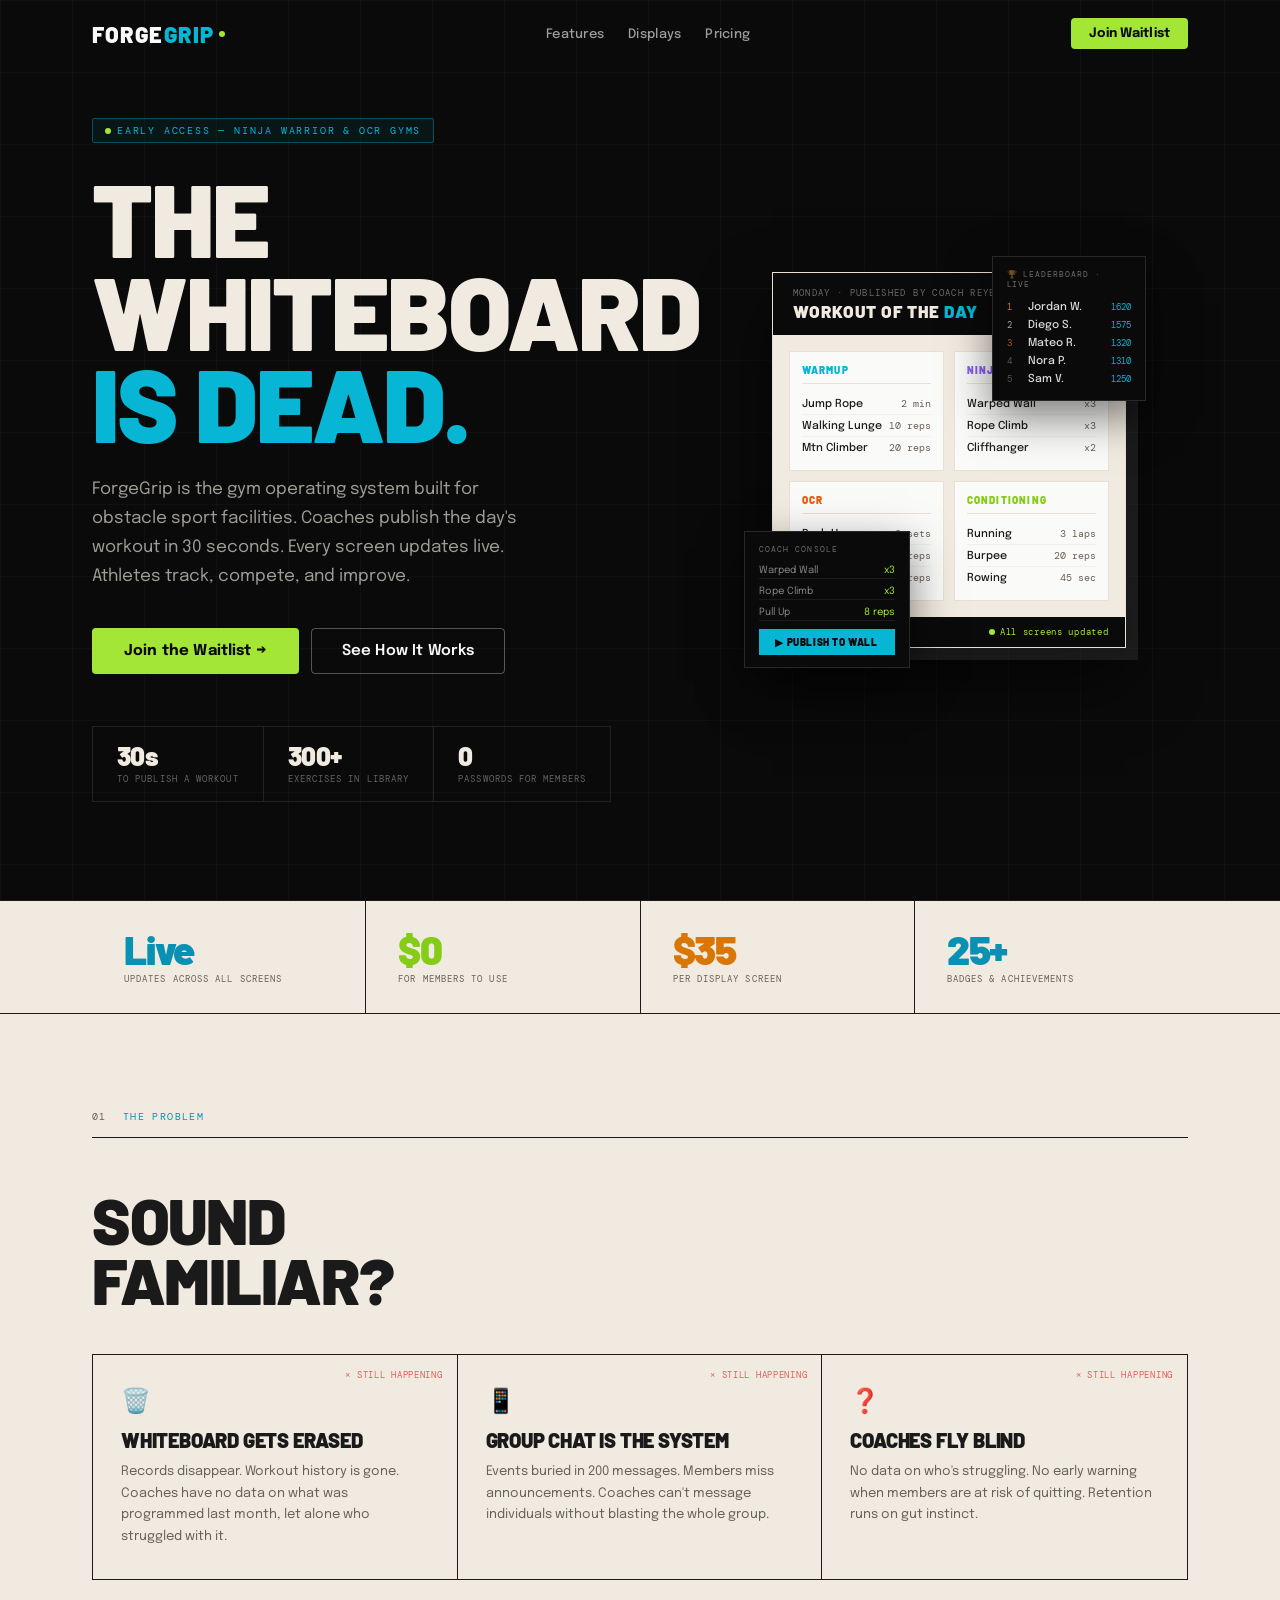
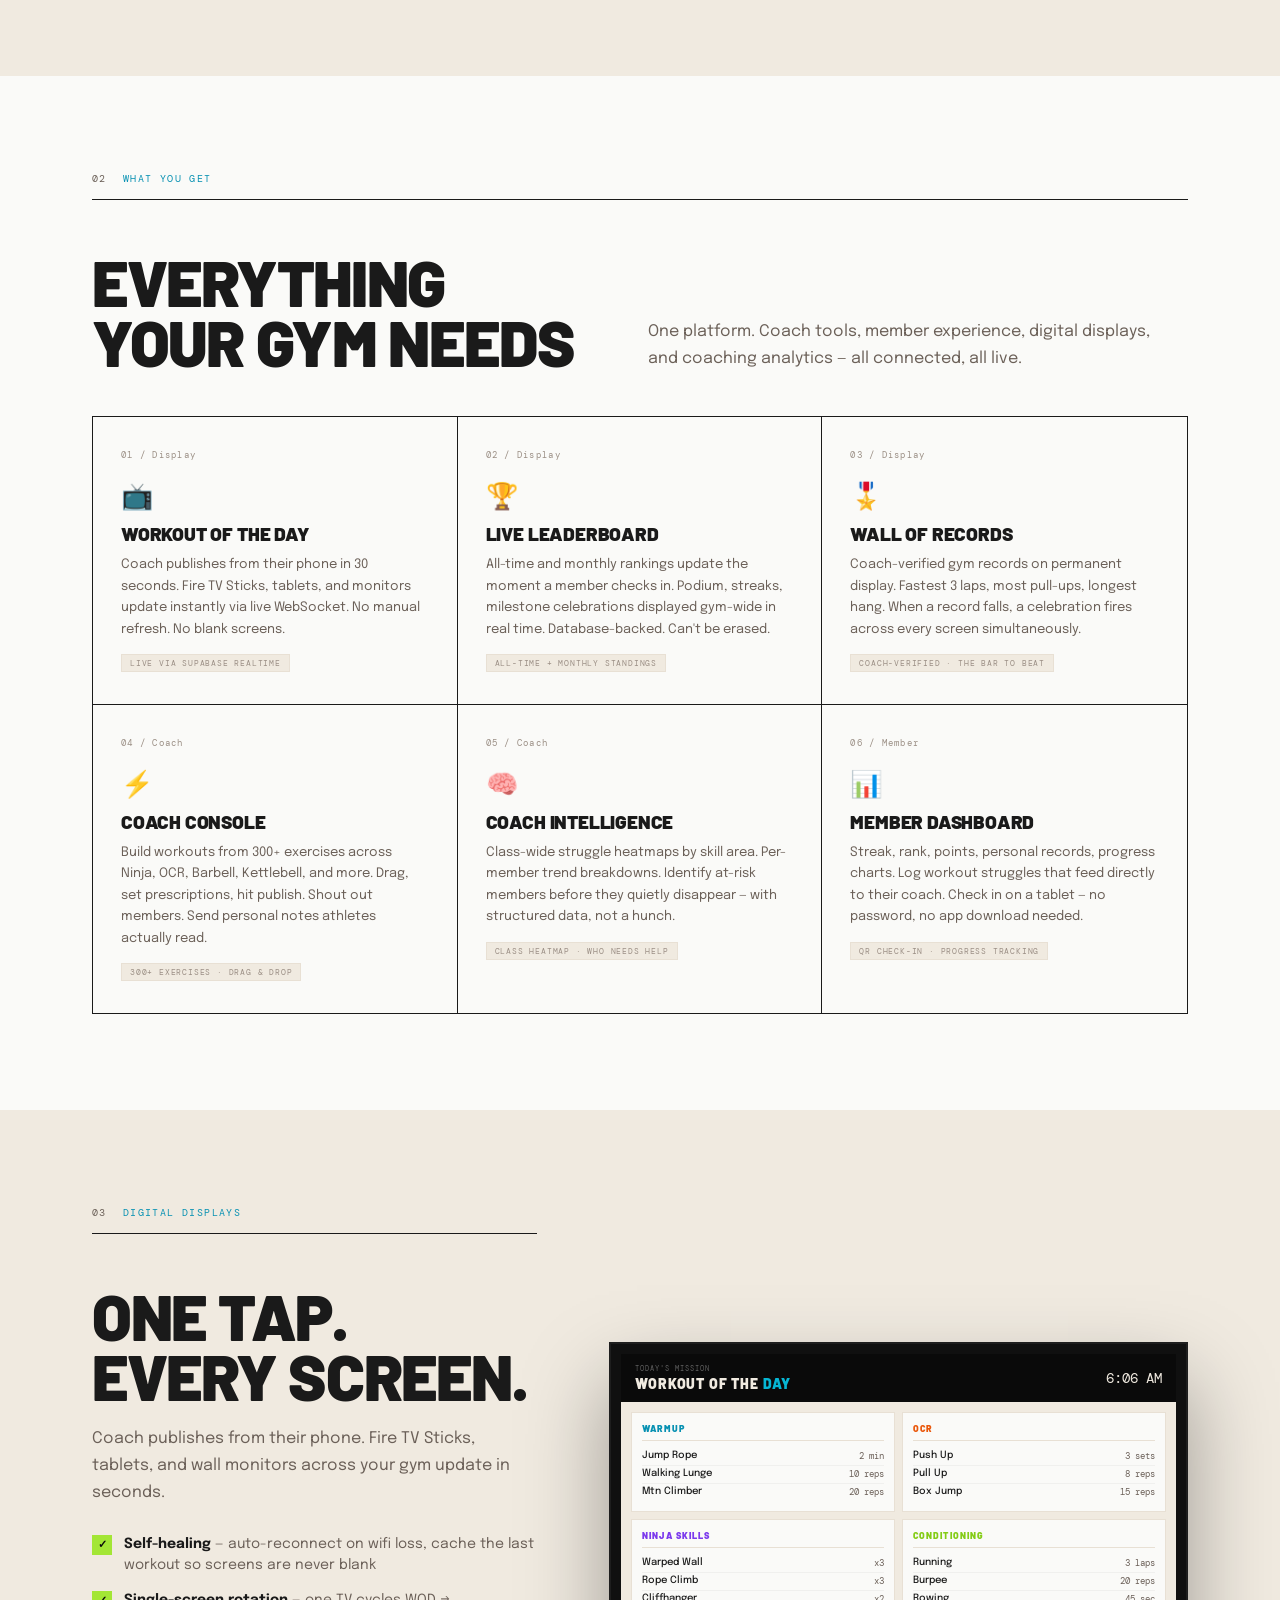
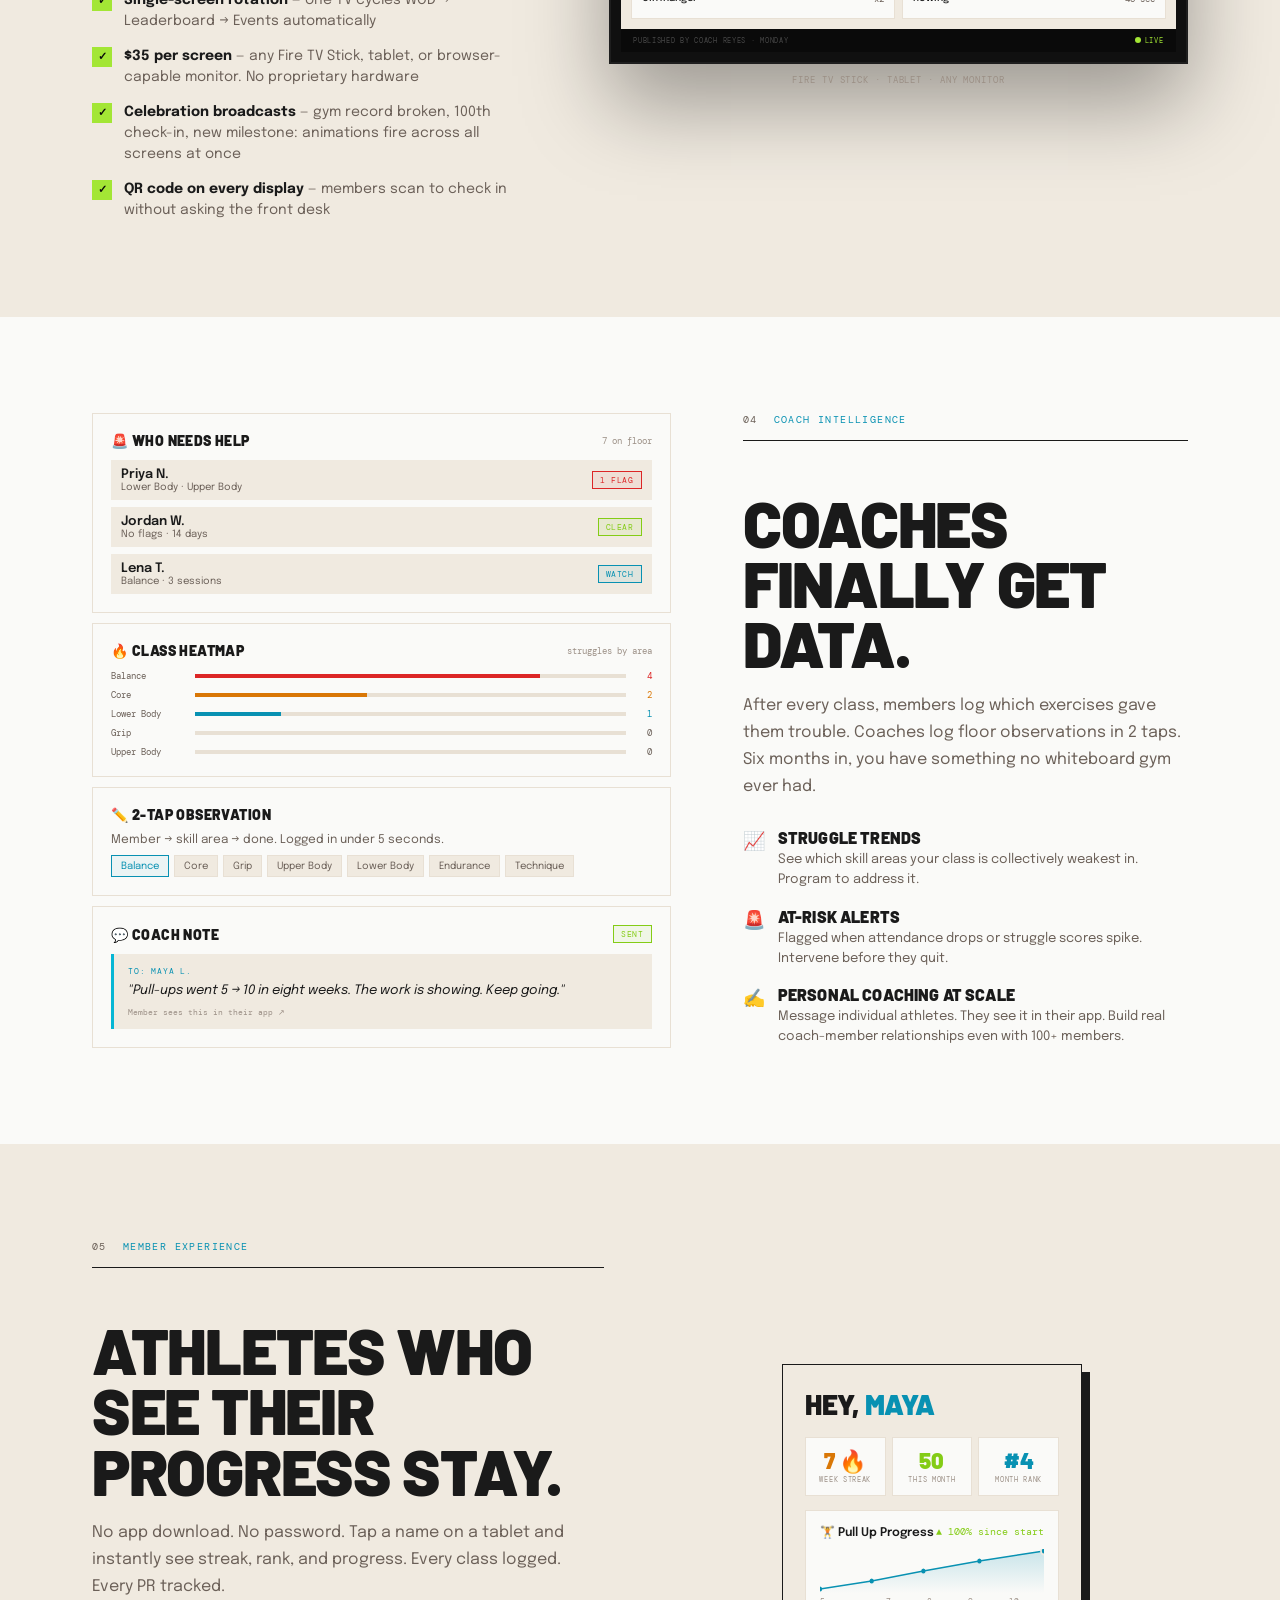
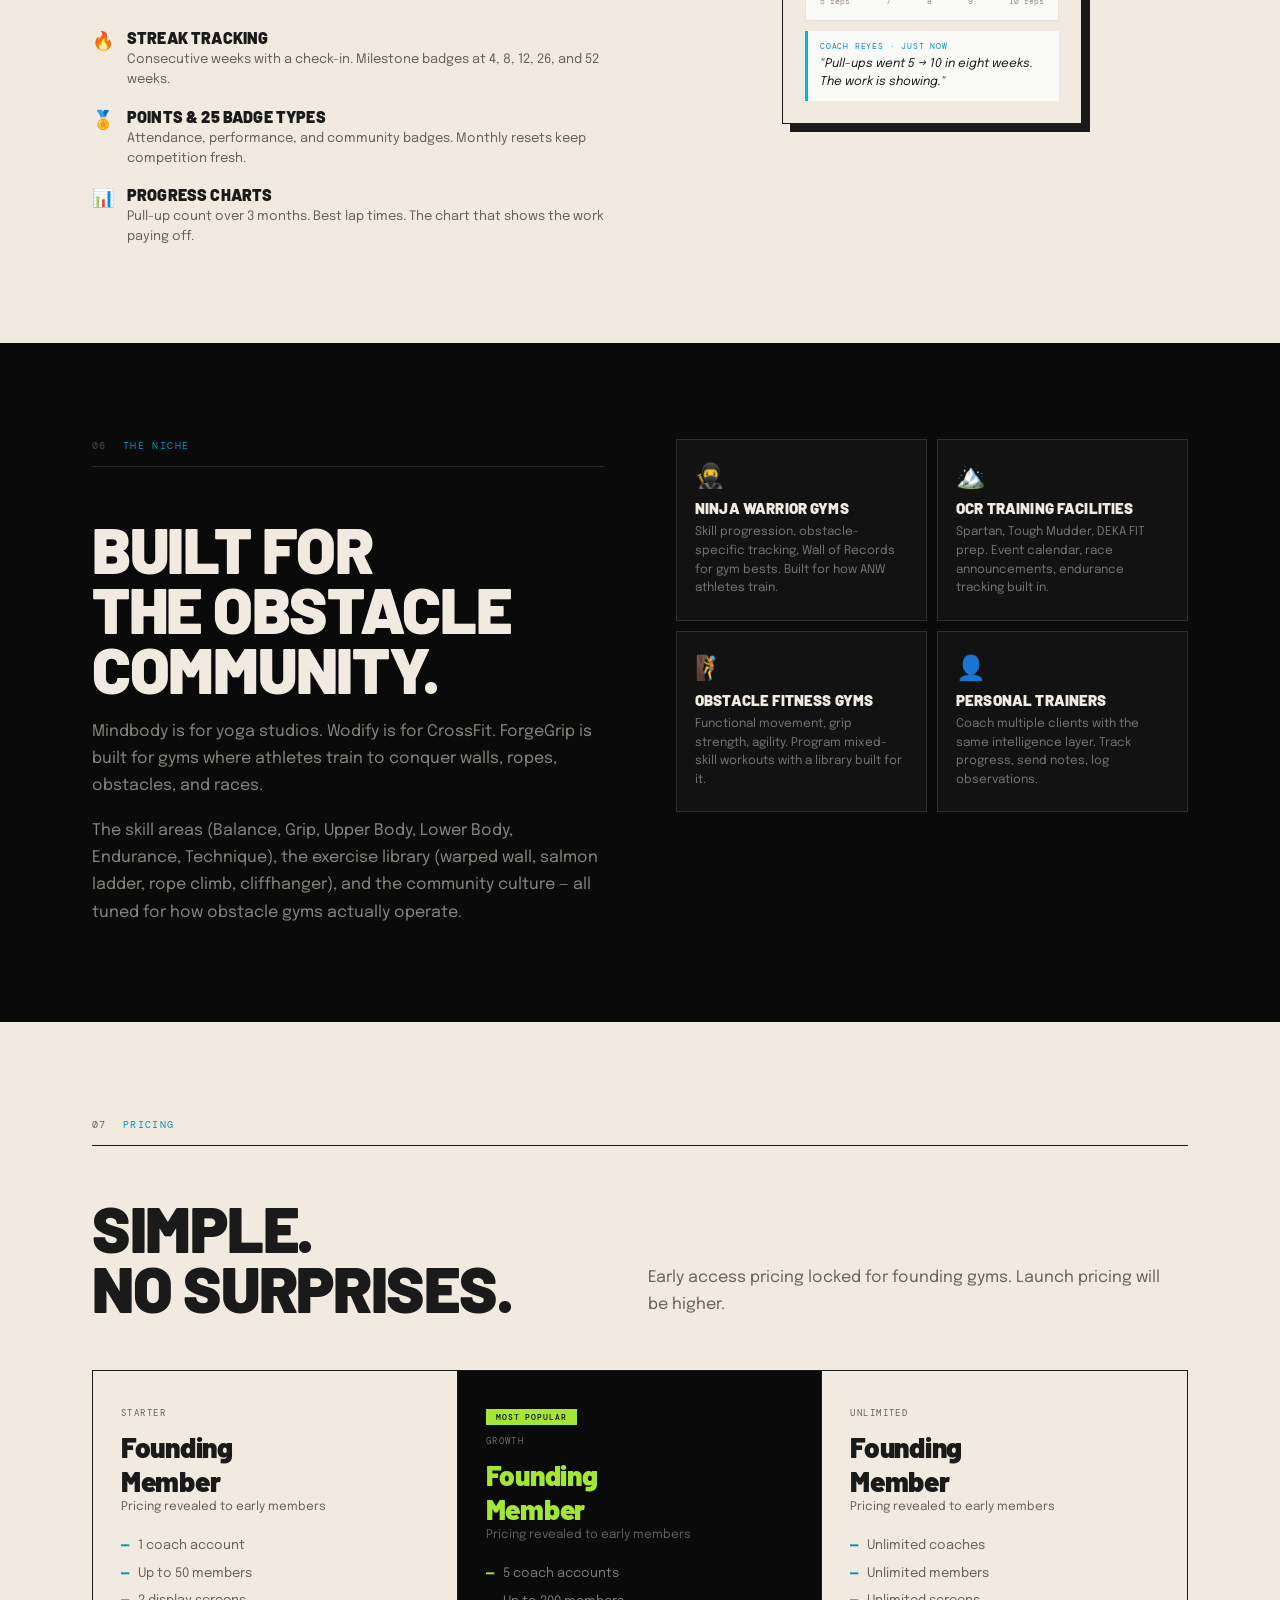
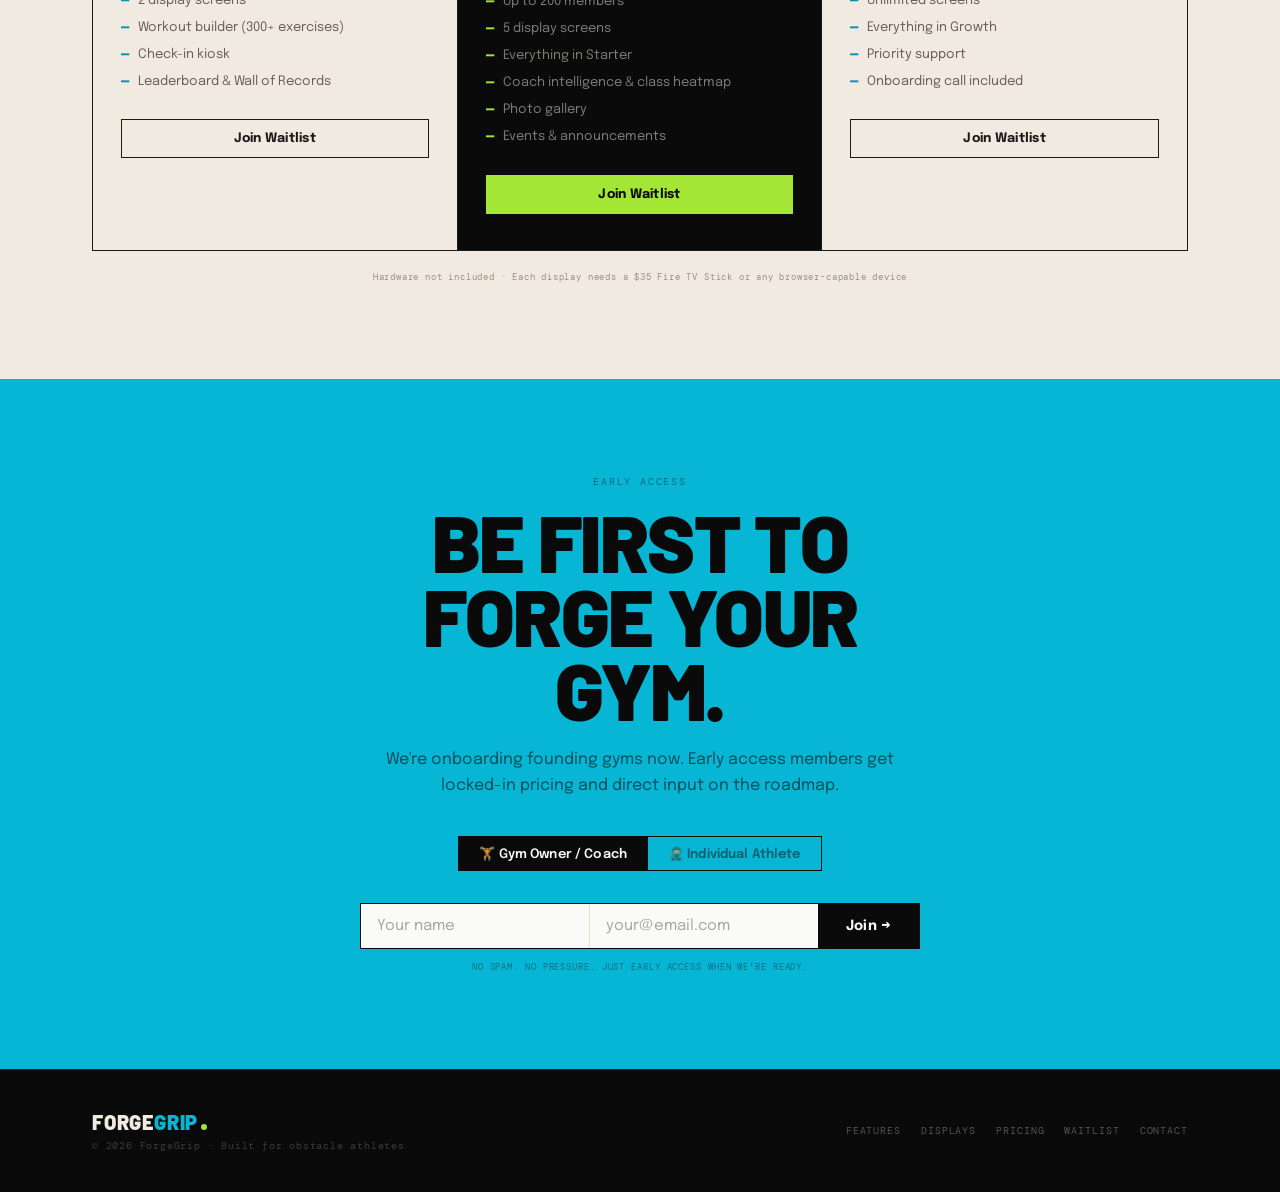
==== index.html @ 8dc16cd0 "Launch for gyms" ====
<!DOCTYPE html>
<html lang="en">
<head>
  <meta charset="UTF-8">
  <meta name="viewport" content="width=device-width, initial-scale=1.0">
  <title>ForgeGrip — The Gym OS for Obstacle Athletes</title>
  <link rel="preconnect" href="https://fonts.googleapis.com">
  <link rel="preconnect" href="https://fonts.gstatic.com" crossorigin>
  <link href="https://fonts.googleapis.com/css2?family=Barlow:ital,wght@0,700;0,900;1,900&family=Epilogue:wght@400;500;600&family=DM+Mono:wght@400;500&display=swap" rel="stylesheet">

  <style>
    *, *::before, *::after { box-sizing: border-box; margin: 0; padding: 0; }

    :root {
      --black:   #0A0A0A;
      --cream:   #F0EAE0;
      --cream2:  #E8E0D4;
      --white:   #FAFAF8;
      --gray:    #F4F0EB;
      --teal:    #06B6D4;
      --teal-d:  #0891B2;
      --volt:    #A3E635;
      --volt-d:  #84CC16;
      --gold:    #D97706;
      --red:     #DC2626;
      --ink:     #1A1A1A;
      --muted:   #6B6058;
      --dim:     #9B8F85;
      --rule:    #0A0A0A;
      --font-d:  'Barlow', sans-serif;
      --font-b:  'Epilogue', sans-serif;
      --font-m:  'DM Mono', monospace;
    }

    html { scroll-behavior: smooth; }
    body { font-family: var(--font-b); color: var(--ink); background: var(--white); overflow-x: hidden; }

    .container { max-width: 1160px; margin: 0 auto; padding: 0 32px; }

    /* ── NAV ── */
    nav {
      position: fixed; top: 0; left: 0; right: 0; z-index: 200;
      padding: 0; transition: background 0.3s, border-color 0.3s;
      border-bottom: 1px solid transparent;
    }
    nav.scrolled { background: var(--white); border-bottom-color: var(--cream2); }
    .nav-inner {
      display: flex; align-items: center; justify-content: space-between;
      max-width: 1160px; margin: 0 auto; padding: 18px 32px;
    }
    .logo {
      font-family: var(--font-d); font-weight: 900; font-size: 22px;
      letter-spacing: 0.04em; text-transform: uppercase; text-decoration: none;
      color: var(--white); transition: color 0.3s; display: flex; align-items: center; gap: 2px;
    }
    nav.scrolled .logo { color: var(--ink); }
    .logo-grip { color: var(--teal); }
    .logo-dot {
      width: 6px; height: 6px; background: var(--volt); border-radius: 50%;
      margin-left: 3px; display: inline-block;
      animation: dotblink 2s ease-in-out infinite;
    }
    @keyframes dotblink { 0%,100%{opacity:1;} 50%{opacity:0.25;} }

    .nav-links { display: flex; align-items: center; gap: 24px; list-style: none; }
    .nav-links a {
      font-family: var(--font-b); font-size: 13px; font-weight: 500;
      text-decoration: none; color: rgba(255,255,255,0.6); transition: color 0.3s;
      letter-spacing: 0.02em;
    }
    nav.scrolled .nav-links a { color: var(--muted); }
    .nav-links a:hover { color: var(--white); }
    nav.scrolled .nav-links a:hover { color: var(--ink); }

    .btn {
      display: inline-flex; align-items: center; gap: 6px; cursor: pointer;
      font-family: var(--font-b); font-weight: 600; text-decoration: none; border: none;
      transition: all 0.18s; letter-spacing: 0.01em;
    }
    .btn-nav {
      padding: 9px 18px; border-radius: 4px;
      background: var(--volt); color: var(--black); font-size: 13px; font-weight: 700;
    }
    .btn-nav:hover { background: #BEF264; transform: translateY(-1px); }
    .btn-primary {
      padding: 15px 32px; background: var(--volt); color: var(--black);
      font-size: 15px; font-weight: 700; border-radius: 4px;
    }
    .btn-primary:hover { background: #BEF264; transform: translateY(-2px); box-shadow: 0 8px 24px rgba(163,230,53,0.35); }
    .btn-ghost {
      padding: 14px 30px; background: transparent; color: var(--white);
      font-size: 15px; font-weight: 600; border-radius: 4px; border: 1.5px solid rgba(255,255,255,0.3);
    }
    .btn-ghost:hover { border-color: rgba(255,255,255,0.8); }
    .btn-dark {
      padding: 14px 30px; background: var(--black); color: var(--white);
      font-size: 15px; font-weight: 700; border-radius: 4px;
    }
    .btn-dark:hover { background: #222; transform: translateY(-1px); }
    .btn-teal {
      padding: 15px 32px; background: var(--teal); color: var(--black);
      font-size: 15px; font-weight: 700; border-radius: 4px;
    }
    .btn-teal:hover { background: #22D3EE; transform: translateY(-2px); }

    /* ── HERO (BLACK) ── */
    .hero {
      background: var(--black); min-height: 100vh;
      display: flex; align-items: center; padding: 100px 0 80px;
      position: relative; overflow: hidden;
    }
    /* Subtle grid */
    .hero::before {
      content: ''; position: absolute; inset: 0;
      background-image:
        linear-gradient(rgba(255,255,255,0.025) 1px, transparent 1px),
        linear-gradient(90deg, rgba(255,255,255,0.025) 1px, transparent 1px);
      background-size: 72px 72px;
    }
    .hero-inner {
      display: grid; grid-template-columns: 1fr 0.85fr;
      gap: 72px; align-items: center; position: relative; z-index: 1;
    }
    .hero-tag {
      display: inline-flex; align-items: center; gap: 8px;
      font-family: var(--font-m); font-size: 10px; letter-spacing: 0.18em;
      text-transform: uppercase; color: var(--teal); margin-bottom: 28px;
    }
    .tag-pill {
      display: inline-flex; align-items: center; gap: 6px;
      padding: 5px 12px; border: 1px solid rgba(6,182,212,0.35);
      border-radius: 2px; background: rgba(6,182,212,0.07);
    }
    .live-dot {
      width: 6px; height: 6px; border-radius: 50%; background: var(--volt);
      animation: livepulse 1.4s ease-in-out infinite;
    }
    @keyframes livepulse { 0%,100%{box-shadow:0 0 0 0 rgba(163,230,53,0.7);} 60%{box-shadow:0 0 0 5px rgba(163,230,53,0);} }

    h1.hero-h {
      font-family: var(--font-d); font-weight: 900;
      font-size: clamp(56px, 8vw, 104px); line-height: 0.9;
      text-transform: uppercase; letter-spacing: -0.02em; margin-bottom: 28px;
      animation: riseIn 0.7s cubic-bezier(0.16,1,0.3,1) both;
    }
    .hero-h .white { color: var(--cream); }
    .hero-h .teal  { color: var(--teal); }

    .hero-sub {
      font-size: 17px; color: rgba(240,234,224,0.65); line-height: 1.7;
      max-width: 460px; margin-bottom: 36px;
      animation: riseIn 0.7s cubic-bezier(0.16,1,0.3,1) 0.1s both;
    }
    .hero-ctas { display: flex; gap: 12px; flex-wrap: wrap; margin-bottom: 52px; animation: riseIn 0.7s ease 0.18s both; }
    .hero-stats { display: flex; gap: 0; animation: riseIn 0.7s ease 0.26s both; }
    .hstat {
      padding: 16px 24px; border: 1px solid rgba(255,255,255,0.1);
      border-right: none; display: flex; flex-direction: column; gap: 4px;
    }
    .hstat:last-child { border-right: 1px solid rgba(255,255,255,0.1); }
    .hstat-n {
      font-family: var(--font-d); font-weight: 900; font-size: 26px;
      color: var(--cream); letter-spacing: -0.02em; line-height: 1;
    }
    .hstat-l { font-family: var(--font-m); font-size: 9px; letter-spacing: 0.12em; text-transform: uppercase; color: rgba(240,234,224,0.4); }

    @keyframes riseIn { from{opacity:0;transform:translateY(20px);} to{opacity:1;transform:translateY(0);} }
    @keyframes slideR { from{opacity:0;transform:translateX(40px);} to{opacity:1;transform:translateX(0);} }

    /* ── HERO VISUAL — PAPER CARD ── */
    .hero-visual { animation: slideR 0.8s cubic-bezier(0.16,1,0.3,1) 0.2s both; position: relative; }

    .paper-card {
      background: var(--cream); border: 1.5px solid var(--cream2);
      box-shadow: 12px 12px 0 rgba(255,255,255,0.08), 0 32px 64px rgba(0,0,0,0.6);
      overflow: hidden;
    }
    .pc-header {
      background: var(--black); padding: 14px 20px;
      display: flex; align-items: center; justify-content: space-between;
    }
    .pc-title-wrap { display: flex; flex-direction: column; gap: 2px; }
    .pc-date { font-family: var(--font-m); font-size: 9px; letter-spacing: 0.15em; text-transform: uppercase; color: rgba(255,255,255,0.4); }
    .pc-title { font-family: var(--font-d); font-weight: 900; font-size: 17px; text-transform: uppercase; letter-spacing: 0.06em; color: var(--cream); }
    .pc-title em { color: var(--teal); font-style: normal; }
    .live-badge {
      display: flex; align-items: center; gap: 5px;
      padding: 4px 10px; background: rgba(163,230,53,0.15);
      border: 1px solid rgba(163,230,53,0.4);
      font-family: var(--font-m); font-size: 9px; letter-spacing: 0.12em;
      text-transform: uppercase; color: var(--volt);
    }
    .pc-body { padding: 16px; display: grid; grid-template-columns: 1fr 1fr; gap: 10px; background: var(--cream); }
    .pc-block { background: var(--white); border: 1px solid var(--cream2); padding: 12px; }
    .pb-title {
      font-family: var(--font-d); font-weight: 900; font-size: 10px; text-transform: uppercase;
      letter-spacing: 0.12em; margin-bottom: 9px; padding-bottom: 7px;
      border-bottom: 1px solid var(--cream2);
    }
    .pb-title.ct { color: var(--teal); }
    .pb-title.cp { color: #8B5CF6; }
    .pb-title.co { color: #EA580C; }
    .pb-title.cg { color: var(--volt-d); }
    .pb-ex { display: flex; justify-content: space-between; align-items: center; padding: 4px 0; border-bottom: 1px solid rgba(0,0,0,0.04); font-size: 11px; }
    .pb-ex:last-child { border-bottom: none; }
    .pb-en { color: var(--ink); font-weight: 500; }
    .pb-rx { font-family: var(--font-m); font-size: 10px; color: var(--muted); }
    .pc-footer {
      padding: 9px 16px; background: var(--black);
      display: flex; justify-content: space-between; align-items: center;
      font-family: var(--font-m); font-size: 9px; letter-spacing: 0.08em;
    }
    .pcf-l { color: rgba(255,255,255,0.3); }
    .pcf-r { display: flex; align-items: center; gap: 5px; color: var(--volt); }

    /* Floating cards */
    .fc {
      position: absolute; background: var(--black);
      border: 1px solid rgba(255,255,255,0.12);
      padding: 12px 14px;
      box-shadow: 0 16px 40px rgba(0,0,0,0.5);
    }
    .fc-phone { bottom: -20px; left: -28px; width: 166px; animation: floatA 4s ease-in-out infinite; }
    .fc-lb    { top: -16px; right: -20px; width: 154px; animation: floatA 4s ease-in-out 2.2s infinite; }
    @keyframes floatA { 0%,100%{transform:translateY(0);} 50%{transform:translateY(-8px);} }

    .fc-lbl { font-family: var(--font-m); font-size: 8px; letter-spacing: 0.14em; text-transform: uppercase; color: rgba(255,255,255,0.4); margin-bottom: 8px; }
    .pub-btn {
      background: var(--teal); color: var(--black);
      font-family: var(--font-d); font-weight: 900; font-size: 10px;
      text-transform: uppercase; letter-spacing: 0.06em;
      padding: 7px 10px; text-align: center;
      animation: pubpulse 2s ease-in-out infinite;
    }
    @keyframes pubpulse { 0%,100%{box-shadow:0 0 0 0 rgba(6,182,212,0.5);} 50%{box-shadow:0 0 0 7px rgba(6,182,212,0);} }
    .ph-rows { margin-top: 8px; display: flex; flex-direction: column; gap: 4px; }
    .ph-row { display: flex; justify-content: space-between; font-size: 10px; padding: 3px 0; border-bottom: 1px solid rgba(255,255,255,0.07); color: rgba(255,255,255,0.5); }

    .lb-head { font-family: var(--font-m); font-size: 8px; letter-spacing: 0.12em; text-transform: uppercase; color: rgba(255,255,255,0.4); margin-bottom: 9px; }
    .lb-row { display: flex; align-items: center; gap: 7px; padding: 3px 0; font-size: 11px; }
    .lb-r { font-family: var(--font-m); font-size: 9px; width: 14px; color: rgba(255,255,255,0.3); }
    .lb-r.g { color: var(--gold); } .lb-r.s { color: #94A3B8; } .lb-r.b { color: #B45309; }
    .lb-n { flex: 1; color: rgba(255,255,255,0.85); font-weight: 500; font-size: 11px; }
    .lb-p { font-family: var(--font-m); font-size: 9px; color: var(--teal); }

    /* ── STATS STRIP ── */
    .stats-strip {
      background: var(--cream); border-bottom: 1.5px solid var(--ink);
      padding: 0; overflow: hidden;
    }
    .ss-inner { display: flex; }
    .ss-item {
      flex: 1; padding: 28px 32px; border-right: 1.5px solid var(--ink);
      display: flex; flex-direction: column; gap: 4px;
    }
    .ss-item:last-child { border-right: none; }
    .ss-num { font-family: var(--font-d); font-weight: 900; font-size: 40px; line-height: 1; letter-spacing: -0.03em; }
    .ss-num.ct { color: var(--teal-d); } .ss-num.cv { color: var(--volt-d); } .ss-num.cg { color: var(--gold); }
    .ss-lbl { font-family: var(--font-m); font-size: 9px; letter-spacing: 0.12em; text-transform: uppercase; color: var(--muted); }

    /* ── SECTION COMMON ── */
    section { position: relative; }
    .s-cream { background: var(--cream); }
    .s-white { background: var(--white); }
    .s-black { background: var(--black); }
    .s-teal  { background: var(--teal); }
    .pad { padding: 96px 0; }
    .pad-sm { padding: 72px 0; }

    .sec-row {
      display: flex; align-items: baseline; gap: 16px;
      border-bottom: 1.5px solid var(--ink); padding-bottom: 14px; margin-bottom: 52px;
    }
    .sec-num { font-family: var(--font-m); font-size: 10px; letter-spacing: 0.14em; text-transform: uppercase; color: var(--muted); }
    .sec-label { font-family: var(--font-m); font-size: 10px; letter-spacing: 0.14em; text-transform: uppercase; color: var(--teal-d); }

    .sec-h {
      font-family: var(--font-d); font-weight: 900;
      font-size: clamp(38px, 5vw, 64px); line-height: 0.94;
      text-transform: uppercase; letter-spacing: -0.02em; margin-bottom: 18px;
    }
    .sec-sub { font-size: 16px; color: var(--muted); line-height: 1.7; max-width: 520px; }
    .sec-h-inv { color: var(--cream); }
    .sec-sub-inv { color: rgba(240,234,224,0.55); }

    /* scroll reveal */
    .rev { opacity: 0; transform: translateY(24px); transition: opacity 0.65s ease, transform 0.65s ease; }
    .rev.on { opacity: 1; transform: none; }
    .d1{transition-delay:.1s;} .d2{transition-delay:.2s;} .d3{transition-delay:.3s;}

    /* ── PROBLEM ── */
    .prob-grid {
      display: grid; grid-template-columns: repeat(3, 1fr);
      border: 1.5px solid var(--ink); margin-top: 44px;
    }
    .prob-cell {
      padding: 32px 28px; border-right: 1.5px solid var(--ink); position: relative;
    }
    .prob-cell:last-child { border-right: none; }
    .prob-x {
      position: absolute; top: 14px; right: 14px;
      font-family: var(--font-m); font-size: 9px; letter-spacing: 0.08em;
      text-transform: uppercase; color: var(--red); opacity: 0.7;
    }
    .prob-icon { font-size: 24px; margin-bottom: 14px; }
    .prob-title { font-family: var(--font-d); font-weight: 900; font-size: 20px; text-transform: uppercase; letter-spacing: -0.01em; margin-bottom: 10px; line-height: 1.1; }
    .prob-desc { font-size: 13px; color: var(--muted); line-height: 1.65; }

    /* ── FEATURES ── */
    .feat-grid {
      display: grid; grid-template-columns: repeat(3, 1fr);
      border: 1.5px solid var(--ink);
    }
    .feat-cell {
      padding: 32px 28px; border-right: 1.5px solid var(--ink);
      border-bottom: 1.5px solid var(--ink);
      position: relative; overflow: hidden; transition: background 0.2s;
    }
    .feat-cell:nth-child(3n) { border-right: none; }
    .feat-cell:nth-child(4), .feat-cell:nth-child(5), .feat-cell:nth-child(6) { border-bottom: none; }
    .feat-cell:hover { background: var(--gray); }
    .feat-num { font-family: var(--font-m); font-size: 9px; letter-spacing: 0.14em; color: var(--dim); margin-bottom: 20px; }
    .feat-icon { font-size: 26px; margin-bottom: 13px; display: block; }
    .feat-title { font-family: var(--font-d); font-weight: 900; font-size: 19px; text-transform: uppercase; letter-spacing: -0.01em; line-height: 1.05; margin-bottom: 10px; }
    .feat-desc { font-size: 13px; color: var(--muted); line-height: 1.65; }
    .feat-tag {
      display: inline-block; margin-top: 14px; padding: 3px 8px;
      border: 1px solid var(--cream2); background: var(--cream);
      font-family: var(--font-m); font-size: 8px; letter-spacing: 0.1em; text-transform: uppercase; color: var(--dim);
    }
    /* colored left strip on each feature */
    .feat-cell::before { content: ''; position: absolute; top: 0; left: 0; width: 3px; height: 100%; background: var(--fc, var(--teal)); transform: scaleY(0); transform-origin: top; transition: transform 0.3s; }
    .feat-cell:hover::before { transform: scaleY(1); }

    /* ── DISPLAY SECTION ── */
    .disp-grid { display: grid; grid-template-columns: 1fr 1.3fr; gap: 72px; align-items: center; }
    .check-list { display: flex; flex-direction: column; gap: 14px; margin-top: 28px; }
    .ci { display: flex; align-items: start; gap: 12px; font-size: 14px; color: var(--muted); line-height: 1.5; }
    .ci strong { color: var(--ink); }
    .ci-mark { flex-shrink: 0; width: 20px; height: 20px; background: var(--volt); display: flex; align-items: center; justify-content: center; font-size: 11px; font-weight: 700; color: var(--black); margin-top: 1px; }

    /* TV Mockup */
    .tv-wrap { position: relative; }
    .tv-frame {
      background: #101010; border: 2px solid #1e1e1e;
      padding: 10px; box-shadow: 0 40px 80px rgba(0,0,0,0.35);
    }
    .tv-screen { background: var(--cream); overflow: hidden; }
    .tv-h {
      background: var(--black); padding: 10px 14px;
      display: flex; align-items: center; justify-content: space-between;
    }
    .tv-title { font-family: var(--font-d); font-weight: 900; font-size: 14px; text-transform: uppercase; letter-spacing: 0.06em; color: var(--cream); }
    .tv-title em { color: var(--teal); font-style: normal; }
    .tv-clock { font-family: var(--font-m); font-size: 14px; color: var(--cream); }
    .tv-body { padding: 10px; display: grid; grid-template-columns: 1fr 1fr; gap: 7px; }
    .tv-block { background: var(--white); border: 1px solid var(--cream2); padding: 10px; }
    .tv-bt { font-family: var(--font-d); font-weight: 900; font-size: 9px; text-transform: uppercase; letter-spacing: 0.12em; margin-bottom: 7px; padding-bottom: 6px; border-bottom: 1px solid var(--cream2); }
    .tv-bt.ct{color:var(--teal-d);} .tv-bt.co{color:#EA580C;} .tv-bt.cp{color:#7C3AED;} .tv-bt.cg{color:var(--volt-d);}
    .tv-ex { display: flex; justify-content: space-between; font-size: 10px; padding: 2.5px 0; border-bottom: 1px solid rgba(0,0,0,0.04); }
    .tv-ex:last-child { border-bottom: none; }
    .tv-en { color: var(--ink); font-weight: 500; }
    .tv-er { font-family: var(--font-m); font-size: 9px; color: var(--muted); }
    .tv-foot { background: var(--black); padding: 7px 12px; display: flex; justify-content: space-between; align-items: center; }
    .tv-fl { font-family: var(--font-m); font-size: 7px; letter-spacing: 0.1em; text-transform: uppercase; color: rgba(255,255,255,0.25); }
    .tv-fr { display: flex; align-items: center; gap: 4px; font-family: var(--font-m); font-size: 7px; letter-spacing: 0.12em; color: var(--volt); }
    .tv-note { margin-top: 10px; text-align: center; font-family: var(--font-m); font-size: 9px; letter-spacing: 0.1em; text-transform: uppercase; color: var(--dim); }

    /* ── COACH SECTION ── */
    .coach-grid { display: grid; grid-template-columns: 1.3fr 1fr; gap: 72px; align-items: start; }
    .cc-cards { display: flex; flex-direction: column; gap: 10px; }
    .cc {
      background: var(--white); border: 1.5px solid var(--cream2);
      padding: 18px; transition: border-color 0.2s, transform 0.2s;
    }
    .cc:hover { border-color: var(--ink); transform: translateX(3px); }
    .cc-head { display: flex; align-items: center; justify-content: space-between; margin-bottom: 11px; }
    .cc-t { font-family: var(--font-d); font-weight: 900; font-size: 14px; text-transform: uppercase; letter-spacing: 0.03em; color: var(--ink); }
    .badge { padding: 3px 7px; font-family: var(--font-m); font-size: 8px; letter-spacing: 0.08em; text-transform: uppercase; border: 1px solid; }
    .badge-r { color: var(--red); border-color: var(--red); background: rgba(220,38,38,0.06); }
    .badge-g { color: var(--volt-d); border-color: var(--volt-d); background: rgba(132,204,22,0.08); }
    .badge-b { color: var(--teal-d); border-color: var(--teal-d); background: rgba(8,145,178,0.07); }

    .mem-rows { display: flex; flex-direction: column; gap: 7px; }
    .mr { display: flex; align-items: center; justify-content: space-between; padding: 8px 10px; background: var(--cream); }
    .mr-name { font-weight: 600; font-size: 13px; color: var(--ink); }
    .mr-areas { font-size: 10px; color: var(--muted); margin-top: 1px; }

    .heatmap { display: flex; flex-direction: column; gap: 7px; }
    .hm-row { display: grid; grid-template-columns: 76px 1fr 18px; gap: 8px; align-items: center; }
    .hm-label { font-family: var(--font-m); font-size: 9px; color: var(--muted); }
    .hm-track { height: 4px; background: var(--cream2); overflow: hidden; }
    .hm-fill { height: 100%; width: 0; background: var(--hc, var(--teal)); transition: width 1.4s cubic-bezier(0.16,1,0.3,1); }
    .hm-val { font-family: var(--font-m); font-size: 9px; text-align: right; color: var(--hc, var(--muted)); }

    .chips { display: flex; gap: 5px; flex-wrap: wrap; }
    .chip { padding: 5px 9px; border: 1px solid var(--cream2); font-size: 10px; color: var(--muted); background: var(--cream); cursor: default; }
    .chip.on { border-color: var(--teal-d); color: var(--teal-d); background: rgba(8,145,178,0.06); }

    .msg-box { background: var(--cream); border-left: 3px solid var(--teal); padding: 12px 14px; }
    .msg-from { font-family: var(--font-m); font-size: 8px; letter-spacing: 0.1em; text-transform: uppercase; color: var(--teal-d); margin-bottom: 5px; }
    .msg-text { font-size: 13px; color: var(--ink); line-height: 1.55; font-style: italic; }
    .msg-note { font-family: var(--font-m); font-size: 8px; color: var(--dim); margin-top: 6px; }

    .benefit-list { display: flex; flex-direction: column; gap: 16px; }
    .bi { display: flex; gap: 13px; align-items: start; }
    .bi-icon { font-size: 18px; flex-shrink: 0; margin-top: 2px; }
    .bi-title { font-family: var(--font-d); font-weight: 900; font-size: 16px; text-transform: uppercase; letter-spacing: 0.01em; margin-bottom: 3px; }
    .bi-desc { font-size: 13px; color: var(--muted); line-height: 1.55; }

    /* ── MEMBER PHONE ── */
    .mem-inner { display: grid; grid-template-columns: 1fr 1fr; gap: 72px; align-items: center; }
    .mem-phone {
      background: var(--cream); border: 1.5px solid var(--ink);
      padding: 22px; max-width: 300px; margin: 0 auto;
      box-shadow: 8px 8px 0 var(--ink);
    }
    .mem-greet { font-family: var(--font-d); font-weight: 900; font-size: 28px; text-transform: uppercase; letter-spacing: -0.01em; margin-bottom: 16px; color: var(--ink); }
    .mem-greet .mn { color: var(--teal-d); }
    .mem-stats { display: grid; grid-template-columns: repeat(3, 1fr); gap: 6px; margin-bottom: 14px; }
    .ms { background: var(--white); border: 1px solid var(--cream2); padding: 11px 8px; text-align: center; }
    .ms-val { font-family: var(--font-d); font-weight: 900; font-size: 22px; line-height: 1; margin-bottom: 4px; }
    .ms-val.streak { color: var(--gold); }
    .ms-val.pts { color: var(--volt-d); }
    .ms-val.rank { color: var(--teal-d); }
    .ms-lbl { font-family: var(--font-m); font-size: 7px; letter-spacing: 0.1em; text-transform: uppercase; color: var(--dim); }
    .prog-box { background: var(--white); border: 1px solid var(--cream2); padding: 14px; margin-bottom: 10px; }
    .prog-head { display: flex; justify-content: space-between; align-items: center; margin-bottom: 10px; }
    .prog-title { font-size: 12px; font-weight: 600; color: var(--ink); }
    .prog-delta { font-family: var(--font-m); font-size: 10px; color: var(--volt-d); }
    .mini-chart { height: 44px; }
    .mini-chart svg { width: 100%; height: 100%; }
    .chart-labels { display: flex; justify-content: space-between; font-family: var(--font-m); font-size: 8px; color: var(--dim); margin-top: 3px; }
    .coach-note { border-left: 3px solid var(--teal); padding: 10px 12px; background: var(--white); }
    .cn-from { font-family: var(--font-m); font-size: 8px; letter-spacing: 0.1em; text-transform: uppercase; color: var(--teal-d); margin-bottom: 4px; }
    .cn-text { font-size: 12px; color: var(--ink); line-height: 1.5; font-style: italic; }

    /* ── NICHE (BLACK) ── */
    .niche-inner { display: grid; grid-template-columns: 1fr 1fr; gap: 72px; align-items: start; }
    .niche-cards { display: grid; grid-template-columns: 1fr 1fr; gap: 10px; }
    .nc {
      border: 1px solid rgba(255,255,255,0.12); padding: 22px 18px;
      transition: border-color 0.2s, transform 0.2s; background: rgba(255,255,255,0.03);
    }
    .nc:hover { border-color: var(--volt); transform: translateY(-3px); }
    .nc-icon { font-size: 24px; margin-bottom: 10px; }
    .nc-title { font-family: var(--font-d); font-weight: 900; font-size: 15px; text-transform: uppercase; letter-spacing: 0.01em; margin-bottom: 6px; color: var(--cream); line-height: 1.15; }
    .nc-desc { font-size: 12px; color: rgba(240,234,224,0.45); line-height: 1.55; }

    /* ── PRICING ── */
    .price-grid { display: grid; grid-template-columns: repeat(3, 1fr); border: 1.5px solid var(--ink); margin-top: 52px; }
    .price-cell {
      padding: 36px 28px; border-right: 1.5px solid var(--ink); position: relative;
    }
    .price-cell:last-child { border-right: none; }
    .price-cell.featured { background: var(--black); }
    .price-best {
      display: inline-block; margin-bottom: 10px; padding: 3px 10px;
      background: var(--volt); color: var(--black);
      font-family: var(--font-m); font-size: 8px; letter-spacing: 0.12em; text-transform: uppercase; font-weight: 500;
    }
    .price-tier { font-family: var(--font-m); font-size: 9px; letter-spacing: 0.16em; text-transform: uppercase; color: var(--muted); margin-bottom: 12px; }
    .price-cell.featured .price-tier { color: rgba(255,255,255,0.4); }
    .price-amt { font-family: var(--font-d); font-weight: 900; font-size: 52px; line-height: 1; letter-spacing: -0.03em; margin-bottom: 3px; }
    .price-cell.featured .price-amt { color: var(--cream); }
    .price-amt sup { font-size: 22px; font-weight: 700; vertical-align: super; }
    .price-period { font-size: 12px; color: var(--muted); margin-bottom: 24px; }
    .price-cell.featured .price-period { color: rgba(255,255,255,0.35); }
    .price-feats { list-style: none; display: flex; flex-direction: column; gap: 9px; margin-bottom: 28px; }
    .price-feats li { display: flex; align-items: start; gap: 9px; font-size: 13px; color: var(--muted); line-height: 1.4; }
    .price-feats li::before { content: '—'; color: var(--teal-d); font-weight: 700; flex-shrink: 0; font-family: var(--font-m); }
    .price-cell.featured .price-feats li { color: rgba(240,234,224,0.5); }
    .price-cell.featured .price-feats li::before { color: var(--volt); }
    .btn-price-out { width: 100%; justify-content: center; padding: 12px; background: transparent; border: 1.5px solid var(--ink); color: var(--ink); font-size: 13px; font-weight: 700; font-family: var(--font-b); cursor: pointer; transition: all 0.18s; border-radius: 0; letter-spacing: 0.02em; text-decoration: none; display: flex; align-items: center; }
    .btn-price-out:hover { background: var(--ink); color: var(--white); }
    .btn-price-feat { width: 100%; justify-content: center; padding: 12px; background: var(--volt); border: 1.5px solid var(--volt); color: var(--black); font-size: 13px; font-weight: 700; font-family: var(--font-b); cursor: pointer; transition: all 0.18s; border-radius: 0; letter-spacing: 0.02em; text-decoration: none; display: flex; align-items: center; }
    .btn-price-feat:hover { background: #BEF264; }
    .price-hw { text-align: center; margin-top: 20px; font-family: var(--font-m); font-size: 9px; letter-spacing: 0.09em; color: var(--dim); }

    /* ── WAITLIST (TEAL) ── */
    .wl-inner { max-width: 560px; margin: 0 auto; text-align: center; padding: 96px 0; }
    .wl-h { font-family: var(--font-d); font-weight: 900; font-size: clamp(44px, 7vw, 80px); text-transform: uppercase; line-height: 0.93; margin-bottom: 20px; color: var(--black); letter-spacing: -0.02em; }
    .wl-sub { font-size: 16px; color: rgba(10,10,10,0.6); margin-bottom: 36px; line-height: 1.65; }
    .role-toggle { display: flex; gap: 0; justify-content: center; margin-bottom: 16px; border: 1.5px solid var(--black); display: inline-flex; }
    .role-btn {
      padding: 9px 20px; background: transparent; color: rgba(10,10,10,0.5);
      font-family: var(--font-b); font-size: 13px; font-weight: 600; cursor: pointer;
      border: none; border-right: 1.5px solid var(--black); transition: all 0.18s; letter-spacing: 0.01em;
    }
    .role-btn:last-child { border-right: none; }
    .role-btn.active { background: var(--black); color: var(--white); }
    .wl-form { display: flex; gap: 0; border: 1.5px solid var(--black); margin-top: 16px; }
    .wl-input {
      flex: 1; background: var(--white); border: none; padding: 14px 16px;
      font-family: var(--font-b); font-size: 15px; color: var(--ink); outline: none;
    }
    .wl-input::placeholder { color: rgba(10,10,10,0.35); }
    .wl-submit {
      padding: 0 28px; background: var(--black); color: var(--white);
      font-family: var(--font-b); font-size: 14px; font-weight: 700;
      border: none; cursor: pointer; transition: background 0.18s; white-space: nowrap; letter-spacing: 0.01em;
    }
    .wl-submit:hover { background: #222; }
    .wl-note { font-family: var(--font-m); font-size: 9px; letter-spacing: 0.1em; text-transform: uppercase; color: rgba(10,10,10,0.4); margin-top: 12px; }
    .wl-ok { display: none; padding: 14px 20px; background: rgba(10,10,10,0.1); border: 1.5px solid var(--black); font-size: 14px; font-weight: 600; color: var(--black); margin-top: 14px; }

    /* ── FOOTER ── */
    footer { background: var(--black); border-top: 1.5px solid rgba(255,255,255,0.08); padding: 40px 0; }
    .foot-inner { display: flex; align-items: center; justify-content: space-between; }
    .foot-logo { font-family: var(--font-d); font-weight: 900; font-size: 20px; text-transform: uppercase; color: var(--cream); text-decoration: none; letter-spacing: 0.04em; }
    .foot-logo .grip { color: var(--teal); }
    .foot-copy { font-family: var(--font-m); font-size: 10px; letter-spacing: 0.08em; color: rgba(255,255,255,0.2); margin-top: 5px; }
    .foot-links { display: flex; gap: 20px; }
    .foot-links a { font-family: var(--font-m); font-size: 10px; letter-spacing: 0.09em; text-transform: uppercase; color: rgba(255,255,255,0.3); text-decoration: none; transition: color 0.2s; }
    .foot-links a:hover { color: var(--teal); }

    /* ── RESPONSIVE ── */
    @media (max-width: 960px) {
      .hero-inner, .disp-grid, .coach-grid, .mem-inner, .niche-inner { grid-template-columns: 1fr; }
      .hero-visual { display: none; }
      .feat-grid { grid-template-columns: 1fr 1fr; }
      .feat-cell:nth-child(3n) { border-right: 1.5px solid var(--ink); }
      .feat-cell:nth-child(2n) { border-right: none; }
      .feat-cell:nth-child(3), .feat-cell:nth-child(4) { border-bottom: 1.5px solid var(--ink); }
      .feat-cell:nth-child(5), .feat-cell:nth-child(6) { border-bottom: none; }
      .price-grid { grid-template-columns: 1fr; }
      .price-cell { border-right: none; border-bottom: 1.5px solid var(--ink); }
      .price-cell:last-child { border-bottom: none; }
      .prob-grid { grid-template-columns: 1fr; }
      .prob-cell { border-right: none; border-bottom: 1.5px solid var(--ink); }
      .prob-cell:last-child { border-bottom: none; }
      .ss-inner { flex-wrap: wrap; }
      .ss-item { min-width: 50%; }
    }
    @media (max-width: 600px) {
      .nav-links { display: none; }
      .feat-grid, .niche-cards { grid-template-columns: 1fr; }
      .hero-stats { flex-wrap: wrap; }
      .hstat { min-width: 50%; }
      .wl-form { flex-direction: column; }
      .wl-submit { padding: 14px; }
      .foot-inner { flex-direction: column; gap: 20px; text-align: center; }
      .role-toggle { flex-direction: column; }
      .role-btn { border-right: none; border-bottom: 1.5px solid var(--black); }
      .role-btn:last-child { border-bottom: none; }
    }
  </style>
</head>
<body>

<!-- NAV -->
<nav id="nav">
  <div class="nav-inner">
    <a href="#" class="logo">Forge<span class="logo-grip">Grip</span><span class="logo-dot"></span></a>
    <ul class="nav-links">
      <li><a href="#features">Features</a></li>
      <li><a href="#displays">Displays</a></li>
      <li><a href="#pricing">Pricing</a></li>
    </ul>
    <a href="#waitlist" class="btn btn-nav">Join Waitlist</a>
  </div>
</nav>

<!-- HERO -->
<section class="hero">
  <div class="container">
    <div class="hero-inner">
      <div>
        <div class="hero-tag">
          <span class="tag-pill"><span class="live-dot"></span>Early Access — Ninja Warrior &amp; OCR Gyms</span>
        </div>
        <h1 class="hero-h">
          <span class="white">The<br>Whiteboard</span><br>
          <span class="teal">Is Dead.</span>
        </h1>
        <p class="hero-sub">ForgeGrip is the gym operating system built for obstacle sport facilities. Coaches publish the day's workout in 30 seconds. Every screen updates live. Athletes track, compete, and improve.</p>
        <div class="hero-ctas">
          <a href="#waitlist" class="btn btn-primary">Join the Waitlist →</a>
          <a href="#features" class="btn btn-ghost">See How It Works</a>
        </div>
        <div class="hero-stats">
          <div class="hstat"><span class="hstat-n">30s</span><span class="hstat-l">To publish a workout</span></div>
          <div class="hstat"><span class="hstat-n">300+</span><span class="hstat-l">Exercises in library</span></div>
          <div class="hstat"><span class="hstat-n">0</span><span class="hstat-l">Passwords for members</span></div>
        </div>
      </div>

      <div class="hero-visual">
        <div class="paper-card">
          <div class="pc-header">
            <div class="pc-title-wrap">
              <span class="pc-date">Monday · Published by Coach Reyes</span>
              <span class="pc-title">Workout of the <em>Day</em></span>
            </div>
            <div class="live-badge"><span class="live-dot"></span>On Air</div>
          </div>
          <div class="pc-body">
            <div class="pc-block">
              <div class="pb-title ct">Warmup</div>
              <div class="pb-ex"><span class="pb-en">Jump Rope</span><span class="pb-rx">2 min</span></div>
              <div class="pb-ex"><span class="pb-en">Walking Lunge</span><span class="pb-rx">10 reps</span></div>
              <div class="pb-ex"><span class="pb-en">Mtn Climber</span><span class="pb-rx">20 reps</span></div>
            </div>
            <div class="pc-block">
              <div class="pb-title cp">Ninja Skills</div>
              <div class="pb-ex"><span class="pb-en">Warped Wall</span><span class="pb-rx">x3</span></div>
              <div class="pb-ex"><span class="pb-en">Rope Climb</span><span class="pb-rx">x3</span></div>
              <div class="pb-ex"><span class="pb-en">Cliffhanger</span><span class="pb-rx">x2</span></div>
            </div>
            <div class="pc-block">
              <div class="pb-title co">OCR</div>
              <div class="pb-ex"><span class="pb-en">Push Up</span><span class="pb-rx">3 sets</span></div>
              <div class="pb-ex"><span class="pb-en">Pull Up</span><span class="pb-rx">8 reps</span></div>
              <div class="pb-ex"><span class="pb-en">Box Jump</span><span class="pb-rx">15 reps</span></div>
            </div>
            <div class="pc-block">
              <div class="pb-title cg">Conditioning</div>
              <div class="pb-ex"><span class="pb-en">Running</span><span class="pb-rx">3 laps</span></div>
              <div class="pb-ex"><span class="pb-en">Burpee</span><span class="pb-rx">20 reps</span></div>
              <div class="pb-ex"><span class="pb-en">Rowing</span><span class="pb-rx">45 sec</span></div>
            </div>
          </div>
          <div class="pc-footer">
            <span class="pcf-l">Published 2 min ago</span>
            <span class="pcf-r"><span class="live-dot"></span>All screens updated</span>
          </div>
        </div>
        <!-- Floating coach phone -->
        <div class="fc fc-phone">
          <div class="fc-lbl">Coach Console</div>
          <div class="ph-rows">
            <div class="ph-row"><span>Warped Wall</span><span style="color:var(--volt)">x3</span></div>
            <div class="ph-row"><span>Rope Climb</span><span style="color:var(--volt)">x3</span></div>
            <div class="ph-row"><span>Pull Up</span><span style="color:var(--volt)">8 reps</span></div>
          </div>
          <div style="margin-top:8px;" class="pub-btn">▶ Publish to Wall</div>
        </div>
        <!-- Floating leaderboard -->
        <div class="fc fc-lb">
          <div class="lb-head">🏆 Leaderboard · Live</div>
          <div class="lb-row"><span class="lb-r g">1</span><span class="lb-n">Jordan W.</span><span class="lb-p">1620</span></div>
          <div class="lb-row"><span class="lb-r s">2</span><span class="lb-n">Diego S.</span><span class="lb-p">1575</span></div>
          <div class="lb-row"><span class="lb-r b">3</span><span class="lb-n">Mateo R.</span><span class="lb-p">1320</span></div>
          <div class="lb-row"><span class="lb-r">4</span><span class="lb-n">Nora P.</span><span class="lb-p">1310</span></div>
          <div class="lb-row"><span class="lb-r">5</span><span class="lb-n">Sam V.</span><span class="lb-p">1250</span></div>
        </div>
      </div>
    </div>
  </div>
</section>

<!-- STATS STRIP -->
<div class="stats-strip" style="border-top:1.5px solid var(--ink);">
  <div class="ss-inner container">
    <div class="ss-item"><span class="ss-num ct">Live</span><span class="ss-lbl">Updates across all screens</span></div>
    <div class="ss-item"><span class="ss-num cv">$0</span><span class="ss-lbl">For members to use</span></div>
    <div class="ss-item"><span class="ss-num cg">$35</span><span class="ss-lbl">Per display screen</span></div>
    <div class="ss-item"><span class="ss-num ct">25+</span><span class="ss-lbl">Badges &amp; achievements</span></div>
  </div>
</div>

<!-- PROBLEM -->
<section class="s-cream pad">
  <div class="container">
    <div class="sec-row rev">
      <span class="sec-num">01</span>
      <span class="sec-label">The Problem</span>
    </div>
    <h2 class="sec-h rev">Sound<br>Familiar?</h2>
    <div class="prob-grid rev d1">
      <div class="prob-cell">
        <div class="prob-x">× Still happening</div>
        <div class="prob-icon">🗑️</div>
        <div class="prob-title">Whiteboard gets erased</div>
        <div class="prob-desc">Records disappear. Workout history is gone. Coaches have no data on what was programmed last month, let alone who struggled with it.</div>
      </div>
      <div class="prob-cell">
        <div class="prob-x">× Still happening</div>
        <div class="prob-icon">📱</div>
        <div class="prob-title">Group chat is the system</div>
        <div class="prob-desc">Events buried in 200 messages. Members miss announcements. Coaches can't message individuals without blasting the whole group.</div>
      </div>
      <div class="prob-cell">
        <div class="prob-x">× Still happening</div>
        <div class="prob-icon">❓</div>
        <div class="prob-title">Coaches fly blind</div>
        <div class="prob-desc">No data on who's struggling. No early warning when members are at risk of quitting. Retention runs on gut instinct.</div>
      </div>
    </div>
  </div>
</section>

<!-- FEATURES -->
<section class="s-white pad" id="features">
  <div class="container">
    <div class="sec-row rev">
      <span class="sec-num">02</span>
      <span class="sec-label">What You Get</span>
    </div>
    <div style="display:grid; grid-template-columns:1fr 1fr; gap:16px; align-items:end; margin-bottom:44px;">
      <h2 class="sec-h rev" style="margin-bottom:0;">Everything<br>Your Gym Needs</h2>
      <p class="sec-sub rev d1">One platform. Coach tools, member experience, digital displays, and coaching analytics — all connected, all live.</p>
    </div>
    <div class="feat-grid rev d2">
      <div class="feat-cell" style="--fc:var(--teal)">
        <div class="feat-num">01 / Display</div>
        <span class="feat-icon">📺</span>
        <div class="feat-title">Workout of the Day</div>
        <div class="feat-desc">Coach publishes from their phone in 30 seconds. Fire TV Sticks, tablets, and monitors update instantly via live WebSocket. No manual refresh. No blank screens.</div>
        <span class="feat-tag">Live via Supabase Realtime</span>
      </div>
      <div class="feat-cell" style="--fc:var(--gold)">
        <div class="feat-num">02 / Display</div>
        <span class="feat-icon">🏆</span>
        <div class="feat-title">Live Leaderboard</div>
        <div class="feat-desc">All-time and monthly rankings update the moment a member checks in. Podium, streaks, milestone celebrations displayed gym-wide in real time. Database-backed. Can't be erased.</div>
        <span class="feat-tag">All-time + monthly standings</span>
      </div>
      <div class="feat-cell" style="--fc:#7C3AED">
        <div class="feat-num">03 / Display</div>
        <span class="feat-icon">🎖️</span>
        <div class="feat-title">Wall of Records</div>
        <div class="feat-desc">Coach-verified gym records on permanent display. Fastest 3 laps, most pull-ups, longest hang. When a record falls, a celebration fires across every screen simultaneously.</div>
        <span class="feat-tag">Coach-verified · The bar to beat</span>
      </div>
      <div class="feat-cell" style="--fc:var(--volt-d)">
        <div class="feat-num">04 / Coach</div>
        <span class="feat-icon">⚡</span>
        <div class="feat-title">Coach Console</div>
        <div class="feat-desc">Build workouts from 300+ exercises across Ninja, OCR, Barbell, Kettlebell, and more. Drag, set prescriptions, hit publish. Shout out members. Send personal notes athletes actually read.</div>
        <span class="feat-tag">300+ exercises · Drag &amp; drop</span>
      </div>
      <div class="feat-cell" style="--fc:var(--red)">
        <div class="feat-num">05 / Coach</div>
        <span class="feat-icon">🧠</span>
        <div class="feat-title">Coach Intelligence</div>
        <div class="feat-desc">Class-wide struggle heatmaps by skill area. Per-member trend breakdowns. Identify at-risk members before they quietly disappear — with structured data, not a hunch.</div>
        <span class="feat-tag">Class heatmap · Who needs help</span>
      </div>
      <div class="feat-cell" style="--fc:var(--teal)">
        <div class="feat-num">06 / Member</div>
        <span class="feat-icon">📊</span>
        <div class="feat-title">Member Dashboard</div>
        <div class="feat-desc">Streak, rank, points, personal records, progress charts. Log workout struggles that feed directly to their coach. Check in on a tablet — no password, no app download needed.</div>
        <span class="feat-tag">QR check-in · Progress tracking</span>
      </div>
    </div>
  </div>
</section>

<!-- DISPLAYS -->
<section class="s-cream pad" id="displays">
  <div class="container">
    <div class="disp-grid">
      <div>
        <div class="sec-row rev">
          <span class="sec-num">03</span>
          <span class="sec-label">Digital Displays</span>
        </div>
        <h2 class="sec-h rev">One Tap.<br>Every Screen.</h2>
        <p class="sec-sub rev d1">Coach publishes from their phone. Fire TV Sticks, tablets, and wall monitors across your gym update in seconds.</p>
        <div class="check-list rev d2">
          <div class="ci"><span class="ci-mark">✓</span><span><strong>Self-healing</strong> — auto-reconnect on wifi loss, cache the last workout so screens are never blank</span></div>
          <div class="ci"><span class="ci-mark">✓</span><span><strong>Single-screen rotation</strong> — one TV cycles WOD → Leaderboard → Events automatically</span></div>
          <div class="ci"><span class="ci-mark">✓</span><span><strong>$35 per screen</strong> — any Fire TV Stick, tablet, or browser-capable monitor. No proprietary hardware</span></div>
          <div class="ci"><span class="ci-mark">✓</span><span><strong>Celebration broadcasts</strong> — gym record broken, 100th check-in, new milestone: animations fire across all screens at once</span></div>
          <div class="ci"><span class="ci-mark">✓</span><span><strong>QR code on every display</strong> — members scan to check in without asking the front desk</span></div>
        </div>
      </div>
      <div class="rev d1">
        <div class="tv-wrap">
          <div class="tv-frame">
            <div class="tv-screen">
              <div class="tv-h">
                <div>
                  <div style="font-family:var(--font-m);font-size:7px;letter-spacing:.14em;text-transform:uppercase;color:rgba(255,255,255,.35);margin-bottom:2px;">Today's Mission</div>
                  <div class="tv-title">WORKOUT OF THE <em>DAY</em></div>
                </div>
                <div class="tv-clock" id="live-clock">--:-- --</div>
              </div>
              <div class="tv-body">
                <div class="tv-block"><div class="tv-bt ct">Warmup</div><div class="tv-ex"><span class="tv-en">Jump Rope</span><span class="tv-er">2 min</span></div><div class="tv-ex"><span class="tv-en">Walking Lunge</span><span class="tv-er">10 reps</span></div><div class="tv-ex"><span class="tv-en">Mtn Climber</span><span class="tv-er">20 reps</span></div></div>
                <div class="tv-block"><div class="tv-bt co">OCR</div><div class="tv-ex"><span class="tv-en">Push Up</span><span class="tv-er">3 sets</span></div><div class="tv-ex"><span class="tv-en">Pull Up</span><span class="tv-er">8 reps</span></div><div class="tv-ex"><span class="tv-en">Box Jump</span><span class="tv-er">15 reps</span></div></div>
                <div class="tv-block"><div class="tv-bt cp">Ninja Skills</div><div class="tv-ex"><span class="tv-en">Warped Wall</span><span class="tv-er">x3</span></div><div class="tv-ex"><span class="tv-en">Rope Climb</span><span class="tv-er">x3</span></div><div class="tv-ex"><span class="tv-en">Cliffhanger</span><span class="tv-er">x2</span></div></div>
                <div class="tv-block"><div class="tv-bt cg">Conditioning</div><div class="tv-ex"><span class="tv-en">Running</span><span class="tv-er">3 laps</span></div><div class="tv-ex"><span class="tv-en">Burpee</span><span class="tv-er">20 reps</span></div><div class="tv-ex"><span class="tv-en">Rowing</span><span class="tv-er">45 sec</span></div></div>
              </div>
              <div class="tv-foot">
                <span class="tv-fl">Published by Coach Reyes · Monday</span>
                <span class="tv-fr"><span class="live-dot"></span>LIVE</span>
              </div>
            </div>
          </div>
          <div class="tv-note">Fire TV Stick · Tablet · Any Monitor</div>
        </div>
      </div>
    </div>
  </div>
</section>

<!-- COACH INTELLIGENCE -->
<section class="s-white pad">
  <div class="container">
    <div class="coach-grid">
      <div class="cc-cards rev">
        <div class="cc">
          <div class="cc-head"><span class="cc-t">🚨 Who Needs Help</span><span style="font-family:var(--font-m);font-size:9px;color:var(--dim);">7 on floor</span></div>
          <div class="mem-rows">
            <div class="mr"><div><div class="mr-name">Priya N.</div><div class="mr-areas">Lower Body · Upper Body</div></div><span class="badge badge-r">1 Flag</span></div>
            <div class="mr"><div><div class="mr-name">Jordan W.</div><div class="mr-areas">No flags · 14 days</div></div><span class="badge badge-g">Clear</span></div>
            <div class="mr"><div><div class="mr-name">Lena T.</div><div class="mr-areas">Balance · 3 sessions</div></div><span class="badge badge-b">Watch</span></div>
          </div>
        </div>
        <div class="cc">
          <div class="cc-head"><span class="cc-t">🔥 Class Heatmap</span><span style="font-family:var(--font-m);font-size:9px;color:var(--dim);">struggles by area</span></div>
          <div class="heatmap">
            <div class="hm-row"><span class="hm-label">Balance</span><div class="hm-track"><div class="hm-fill" style="--hc:var(--red)" data-w="80%"></div></div><span class="hm-val" style="--hc:var(--red)">4</span></div>
            <div class="hm-row"><span class="hm-label">Core</span><div class="hm-track"><div class="hm-fill" style="--hc:var(--gold)" data-w="40%"></div></div><span class="hm-val" style="--hc:var(--gold)">2</span></div>
            <div class="hm-row"><span class="hm-label">Lower Body</span><div class="hm-track"><div class="hm-fill" style="--hc:var(--teal-d)" data-w="20%"></div></div><span class="hm-val" style="--hc:var(--teal-d)">1</span></div>
            <div class="hm-row"><span class="hm-label">Grip</span><div class="hm-track"><div class="hm-fill" data-w="0%"></div></div><span class="hm-val">0</span></div>
            <div class="hm-row"><span class="hm-label">Upper Body</span><div class="hm-track"><div class="hm-fill" data-w="0%"></div></div><span class="hm-val">0</span></div>
          </div>
        </div>
        <div class="cc">
          <div class="cc-head"><span class="cc-t">✏️ 2-Tap Observation</span></div>
          <p style="font-size:12px;color:var(--muted);margin-bottom:9px;">Member → skill area → done. Logged in under 5 seconds.</p>
          <div class="chips"><span class="chip on">Balance</span><span class="chip">Core</span><span class="chip">Grip</span><span class="chip">Upper Body</span><span class="chip">Lower Body</span><span class="chip">Endurance</span><span class="chip">Technique</span></div>
        </div>
        <div class="cc">
          <div class="cc-head"><span class="cc-t">💬 Coach Note</span><span class="badge badge-g">Sent</span></div>
          <div class="msg-box">
            <div class="msg-from">To: Maya L.</div>
            <div class="msg-text">"Pull-ups went 5 → 10 in eight weeks. The work is showing. Keep going."</div>
            <div class="msg-note">Member sees this in their app ↗</div>
          </div>
        </div>
      </div>
      <div>
        <div class="sec-row rev">
          <span class="sec-num">04</span>
          <span class="sec-label">Coach Intelligence</span>
        </div>
        <h2 class="sec-h rev">Coaches<br>Finally Get<br>Data.</h2>
        <p class="sec-sub rev d1" style="margin-bottom:28px;">After every class, members log which exercises gave them trouble. Coaches log floor observations in 2 taps. Six months in, you have something no whiteboard gym ever had.</p>
        <div class="benefit-list rev d2">
          <div class="bi"><span class="bi-icon">📈</span><div><div class="bi-title">Struggle trends</div><div class="bi-desc">See which skill areas your class is collectively weakest in. Program to address it.</div></div></div>
          <div class="bi"><span class="bi-icon">🚨</span><div><div class="bi-title">At-risk alerts</div><div class="bi-desc">Flagged when attendance drops or struggle scores spike. Intervene before they quit.</div></div></div>
          <div class="bi"><span class="bi-icon">✍️</span><div><div class="bi-title">Personal coaching at scale</div><div class="bi-desc">Message individual athletes. They see it in their app. Build real coach-member relationships even with 100+ members.</div></div></div>
        </div>
      </div>
    </div>
  </div>
</section>

<!-- MEMBER EXPERIENCE -->
<section class="s-cream pad">
  <div class="container">
    <div class="mem-inner">
      <div>
        <div class="sec-row rev">
          <span class="sec-num">05</span>
          <span class="sec-label">Member Experience</span>
        </div>
        <h2 class="sec-h rev">Athletes Who<br>See Their<br>Progress Stay.</h2>
        <p class="sec-sub rev d1" style="margin-bottom:28px;">No app download. No password. Tap a name on a tablet and instantly see streak, rank, and progress. Every class logged. Every PR tracked.</p>
        <div class="benefit-list rev d2">
          <div class="bi"><span class="bi-icon">🔥</span><div><div class="bi-title">Streak tracking</div><div class="bi-desc">Consecutive weeks with a check-in. Milestone badges at 4, 8, 12, 26, and 52 weeks.</div></div></div>
          <div class="bi"><span class="bi-icon">🏅</span><div><div class="bi-title">Points &amp; 25 badge types</div><div class="bi-desc">Attendance, performance, and community badges. Monthly resets keep competition fresh.</div></div></div>
          <div class="bi"><span class="bi-icon">📊</span><div><div class="bi-title">Progress charts</div><div class="bi-desc">Pull-up count over 3 months. Best lap times. The chart that shows the work paying off.</div></div></div>
        </div>
      </div>
      <div class="rev d1">
        <div class="mem-phone">
          <div class="mem-greet">Hey, <span class="mn">Maya</span></div>
          <div class="mem-stats">
            <div class="ms"><div class="ms-val streak">7 🔥</div><div class="ms-lbl">Week Streak</div></div>
            <div class="ms"><div class="ms-val pts">50</div><div class="ms-lbl">This Month</div></div>
            <div class="ms"><div class="ms-val rank">#4</div><div class="ms-lbl">Month Rank</div></div>
          </div>
          <div class="prog-box">
            <div class="prog-head">
              <span class="prog-title">🏋 Pull Up Progress</span>
              <span class="prog-delta">▲ 100% since start</span>
            </div>
            <div class="mini-chart">
              <svg viewBox="0 0 260 44" preserveAspectRatio="none">
                <defs><linearGradient id="cg" x1="0" y1="0" x2="0" y2="1"><stop offset="0%" stop-color="#0891B2" stop-opacity="0.2"/><stop offset="100%" stop-color="#0891B2" stop-opacity="0"/></linearGradient></defs>
                <path d="M0 40 L60 32 L120 22 L185 12 L260 2" fill="none" stroke="#0891B2" stroke-width="1.5" stroke-linecap="round"/>
                <path d="M0 40 L60 32 L120 22 L185 12 L260 2 L260 44 L0 44Z" fill="url(#cg)"/>
                <circle cx="0" cy="40" r="2.5" fill="#0891B2"/>
                <circle cx="60" cy="32" r="2.5" fill="#0891B2"/>
                <circle cx="120" cy="22" r="2.5" fill="#0891B2"/>
                <circle cx="185" cy="12" r="2.5" fill="#0891B2"/>
                <circle cx="260" cy="2" r="3.5" fill="#0891B2" stroke="var(--cream)" stroke-width="2"/>
              </svg>
            </div>
            <div class="chart-labels"><span>5 reps</span><span>7</span><span>8</span><span>9</span><span>10 reps</span></div>
          </div>
          <div class="coach-note">
            <div class="cn-from">Coach Reyes · Just now</div>
            <div class="cn-text">"Pull-ups went 5 → 10 in eight weeks. The work is showing."</div>
          </div>
        </div>
      </div>
    </div>
  </div>
</section>

<!-- NICHE (BLACK) -->
<section class="s-black pad">
  <div class="container">
    <div class="niche-inner">
      <div>
        <div class="sec-row rev" style="border-bottom-color:rgba(255,255,255,0.12);">
          <span class="sec-num" style="color:rgba(255,255,255,0.25);">06</span>
          <span class="sec-label">The Niche</span>
        </div>
        <h2 class="sec-h sec-h-inv rev">Built for<br>the Obstacle<br>Community.</h2>
        <p class="sec-sub sec-sub-inv rev d1" style="margin-bottom:18px;">Mindbody is for yoga studios. Wodify is for CrossFit. ForgeGrip is built for gyms where athletes train to conquer walls, ropes, obstacles, and races.</p>
        <p class="sec-sub sec-sub-inv rev d2">The skill areas (Balance, Grip, Upper Body, Lower Body, Endurance, Technique), the exercise library (warped wall, salmon ladder, rope climb, cliffhanger), and the community culture — all tuned for how obstacle gyms actually operate.</p>
      </div>
      <div class="niche-cards rev d1">
        <div class="nc"><div class="nc-icon">🥷</div><div class="nc-title">Ninja Warrior Gyms</div><div class="nc-desc">Skill progression, obstacle-specific tracking, Wall of Records for gym bests. Built for how ANW athletes train.</div></div>
        <div class="nc"><div class="nc-icon">🏔️</div><div class="nc-title">OCR Training Facilities</div><div class="nc-desc">Spartan, Tough Mudder, DEKA FIT prep. Event calendar, race announcements, endurance tracking built in.</div></div>
        <div class="nc"><div class="nc-icon">🧗</div><div class="nc-title">Obstacle Fitness Gyms</div><div class="nc-desc">Functional movement, grip strength, agility. Program mixed-skill workouts with a library built for it.</div></div>
        <div class="nc"><div class="nc-icon">👤</div><div class="nc-title">Personal Trainers</div><div class="nc-desc">Coach multiple clients with the same intelligence layer. Track progress, send notes, log observations.</div></div>
      </div>
    </div>
  </div>
</section>

<!-- PRICING -->
<section class="s-cream pad" id="pricing">
  <div class="container">
    <div class="sec-row rev">
      <span class="sec-num">07</span>
      <span class="sec-label">Pricing</span>
    </div>
    <div style="display:grid;grid-template-columns:1fr 1fr;gap:16px;align-items:end;margin-bottom:0">
      <h2 class="sec-h rev" style="margin-bottom:0">Simple.<br>No Surprises.</h2>
      <p class="sec-sub rev d1">Early access pricing locked for founding gyms. Launch pricing will be higher.</p>
    </div>
    <div class="price-grid rev d2">
      <div class="price-cell">
        <div class="price-tier">Starter</div>
        <div class="price-amt" style="font-size:28px;letter-spacing:-0.01em;line-height:1.2;">Founding<br>Member</div>
        <div class="price-period">Pricing revealed to early members</div>
        <ul class="price-feats">
          <li>1 coach account</li>
          <li>Up to 50 members</li>
          <li>2 display screens</li>
          <li>Workout builder (300+ exercises)</li>
          <li>Check-in kiosk</li>
          <li>Leaderboard &amp; Wall of Records</li>
        </ul>
        <a href="#waitlist" class="btn-price-out">Join Waitlist</a>
      </div>
      <div class="price-cell featured">
        <div class="price-best">Most Popular</div>
        <div class="price-tier">Growth</div>
        <div class="price-amt" style="font-size:28px;letter-spacing:-0.01em;line-height:1.2;color:var(--volt);">Founding<br>Member</div>
        <div class="price-period">Pricing revealed to early members</div>
        <ul class="price-feats">
          <li>5 coach accounts</li>
          <li>Up to 200 members</li>
          <li>5 display screens</li>
          <li>Everything in Starter</li>
          <li>Coach intelligence &amp; class heatmap</li>
          <li>Photo gallery</li>
          <li>Events &amp; announcements</li>
        </ul>
        <a href="#waitlist" class="btn-price-feat">Join Waitlist</a>
      </div>
      <div class="price-cell">
        <div class="price-tier">Unlimited</div>
        <div class="price-amt" style="font-size:28px;letter-spacing:-0.01em;line-height:1.2;">Founding<br>Member</div>
        <div class="price-period">Pricing revealed to early members</div>
        <ul class="price-feats">
          <li>Unlimited coaches</li>
          <li>Unlimited members</li>
          <li>Unlimited screens</li>
          <li>Everything in Growth</li>
          <li>Priority support</li>
          <li>Onboarding call included</li>
        </ul>
        <a href="#waitlist" class="btn-price-out">Join Waitlist</a>
      </div>
    </div>
    <div class="price-hw">Hardware not included · Each display needs a $35 Fire TV Stick or any browser-capable device</div>
  </div>
</section>

<!-- WAITLIST (TEAL) -->
<section class="s-teal" id="waitlist">
  <div class="container">
    <div class="wl-inner">
      <div style="font-family:var(--font-m);font-size:10px;letter-spacing:.18em;text-transform:uppercase;color:rgba(10,10,10,0.45);margin-bottom:16px;" class="rev">Early Access</div>
      <h2 class="wl-h rev">Be First to<br>Forge Your Gym.</h2>
      <p class="wl-sub rev d1">We're onboarding founding gyms now. Early access members get locked-in pricing and direct input on the roadmap.</p>
      <div class="rev d2" style="display:flex;flex-direction:column;align-items:center;gap:0;">
        <div class="role-toggle">
          <button class="role-btn active" onclick="setRole(this,'gym')">🏋 Gym Owner / Coach</button>
          <button class="role-btn" onclick="setRole(this,'athlete')">🥷 Individual Athlete</button>
        </div>
        <form id="wl-form" style="width:100%" onsubmit="handleSubmit(event)">
          <input type="hidden" name="access_key" value="1d5e3581-a12f-4765-93b8-7c4c04a13dd1">
          <input type="hidden" name="subject" id="wl-subject" value="ForgeGrip Waitlist — Gym Owner">
          <input type="hidden" name="from_name" value="ForgeGrip Waitlist">
          <input type="hidden" name="botcheck" style="display:none">
          <div class="wl-form">
            <input type="text" name="name" class="wl-input" placeholder="Your name" required id="wl-name" style="border-right:1px solid var(--cream2);">
            <input type="email" name="email" class="wl-input" placeholder="your@email.com" required id="wl-email">
            <button type="submit" class="wl-submit">Join →</button>
          </div>
        </form>
        <div class="wl-ok" id="wl-ok">✓ You're on the list. We'll be in touch when ForgeGrip is ready for your gym.</div>
        <div class="wl-note rev d3">No spam. No pressure. Just early access when we're ready.</div>
      </div>
    </div>
  </div>
</section>

<!-- FOOTER -->
<footer>
  <div class="container">
    <div class="foot-inner">
      <div>
        <a href="#" class="foot-logo">Forge<span class="grip">Grip</span><span class="logo-dot"></span></a>
        <div class="foot-copy">© 2026 ForgeGrip · Built for obstacle athletes</div>
      </div>
      <div class="foot-links">
        <a href="#features">Features</a>
        <a href="#displays">Displays</a>
        <a href="#pricing">Pricing</a>
        <a href="#waitlist">Waitlist</a>
        <a href="mailto:hello@forgegrip.app">Contact</a>
      </div>
    </div>
  </div>
</footer>

<script>
  // Nav scroll behavior
  const nav = document.getElementById('nav');
  window.addEventListener('scroll', () => {
    nav.classList.toggle('scrolled', window.scrollY > 60);
  });

  // Live clock
  function tick() {
    const d = new Date();
    let h = d.getHours(), m = d.getMinutes().toString().padStart(2,'0');
    const ap = h >= 12 ? 'PM' : 'AM';
    h = h % 12 || 12;
    const el = document.getElementById('live-clock');
    if (el) el.textContent = `${h}:${m} ${ap}`;
  }
  tick(); setInterval(tick, 30000);

  // Scroll reveal
  const obs = new IntersectionObserver(entries => {
    entries.forEach(e => { if (e.isIntersecting) e.target.classList.add('on'); });
  }, { threshold: 0.08 });
  document.querySelectorAll('.rev').forEach(el => obs.observe(el));

  // Heatmap bar animation
  const hmObs = new IntersectionObserver(entries => {
    entries.forEach(e => {
      if (e.isIntersecting) {
        e.target.querySelectorAll('.hm-fill').forEach((f, i) => {
          setTimeout(() => { f.style.width = f.dataset.w || '0%'; }, i * 100);
        });
        hmObs.unobserve(e.target);
      }
    });
  }, { threshold: 0.4 });
  const coachCards = document.querySelector('.cc-cards');
  if (coachCards) hmObs.observe(coachCards);

  // Role toggle — updates the email subject so each signup is tagged in your inbox
  function setRole(btn, role) {
    document.querySelectorAll('.role-btn').forEach(b => b.classList.remove('active'));
    btn.classList.add('active');
    const label = role === 'gym' ? 'Gym Owner' : 'Individual Athlete';
    document.getElementById('wl-subject').value = `ForgeGrip Waitlist — ${label}`;
  }

  // Waitlist submit via web3forms
  async function handleSubmit(e) {
    e.preventDefault();
    const form = document.getElementById('wl-form');
    const btn  = form.querySelector('.wl-submit');
    btn.textContent = 'Sending…';
    btn.disabled = true;

    try {
      const res  = await fetch('https://api.web3forms.com/submit', {
        method: 'POST',
        body: new FormData(form),
      });
      const data = await res.json();
      if (data.success) {
        form.style.display = 'none';
        document.getElementById('wl-ok').style.display = 'block';
      } else {
        btn.textContent = 'Try again →';
        btn.disabled = false;
      }
    } catch {
      btn.textContent = 'Try again →';
      btn.disabled = false;
    }
  }
</script>
</body>
</html>
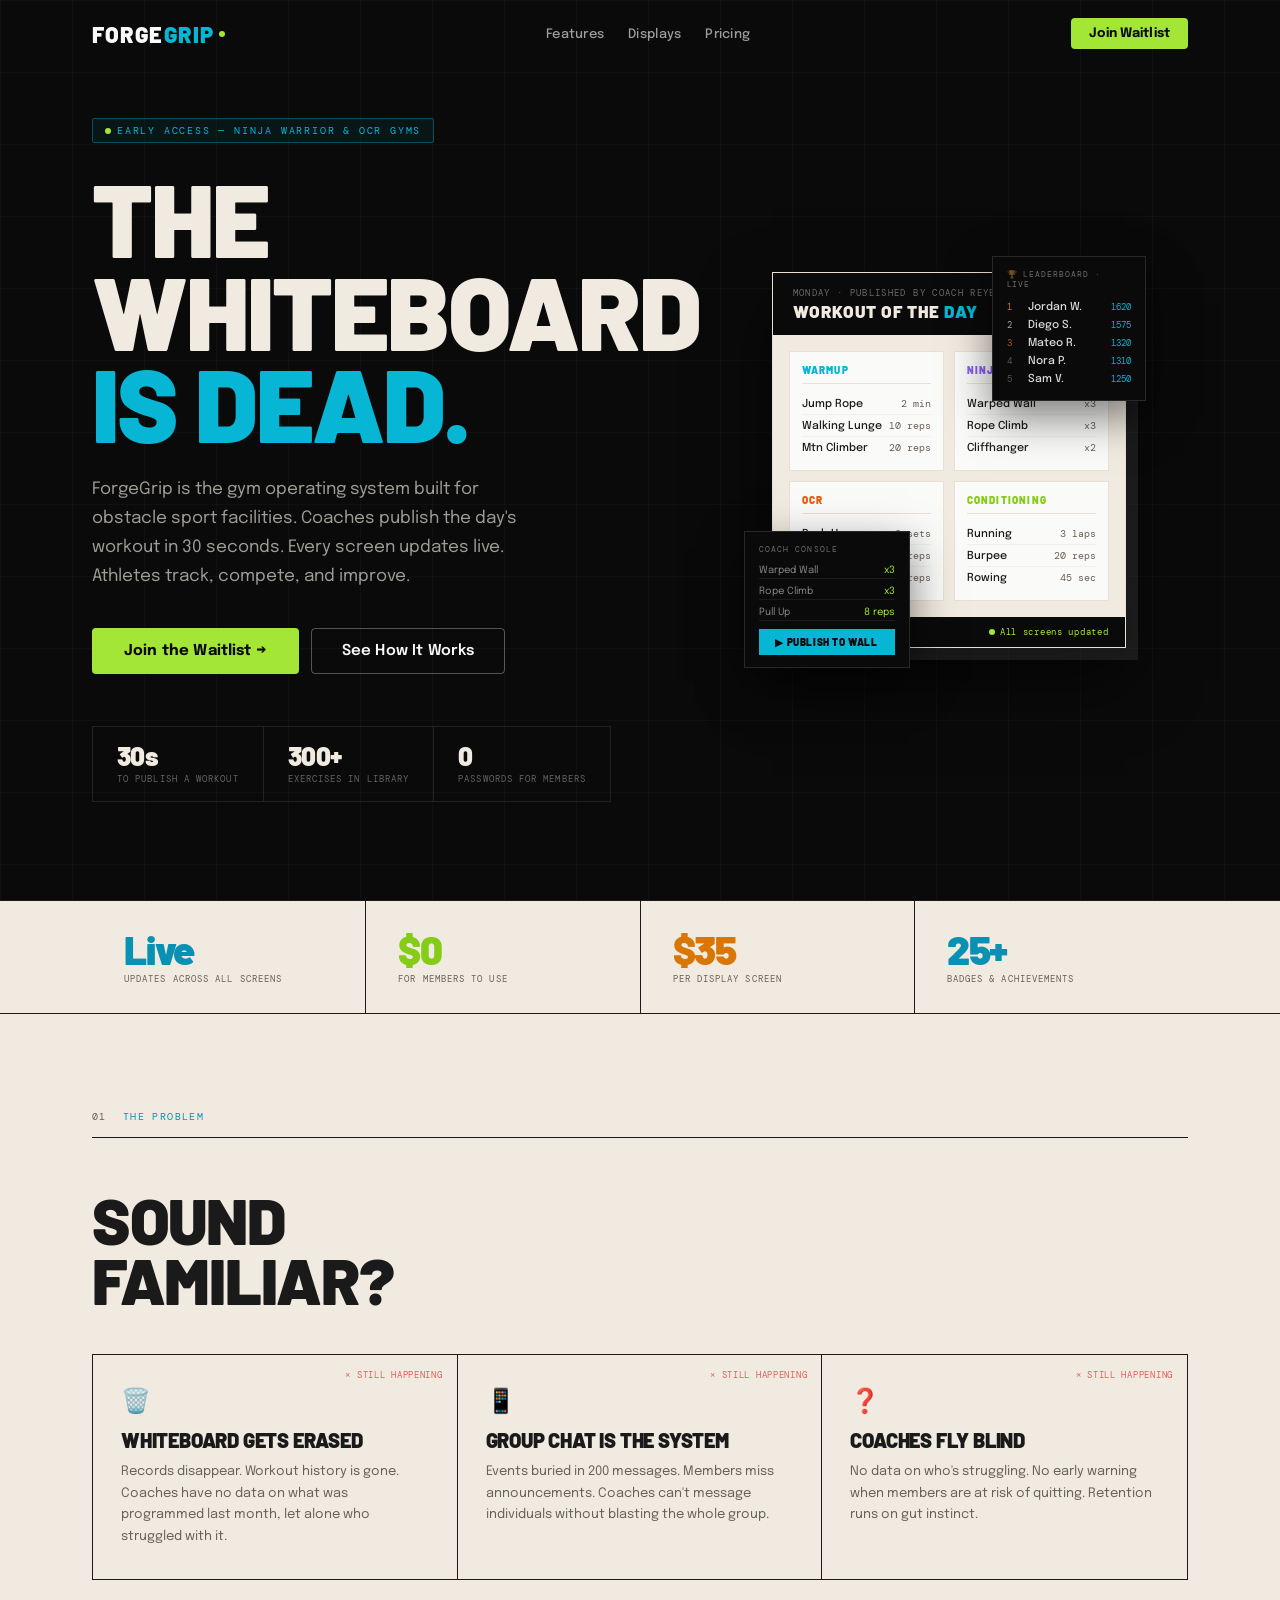
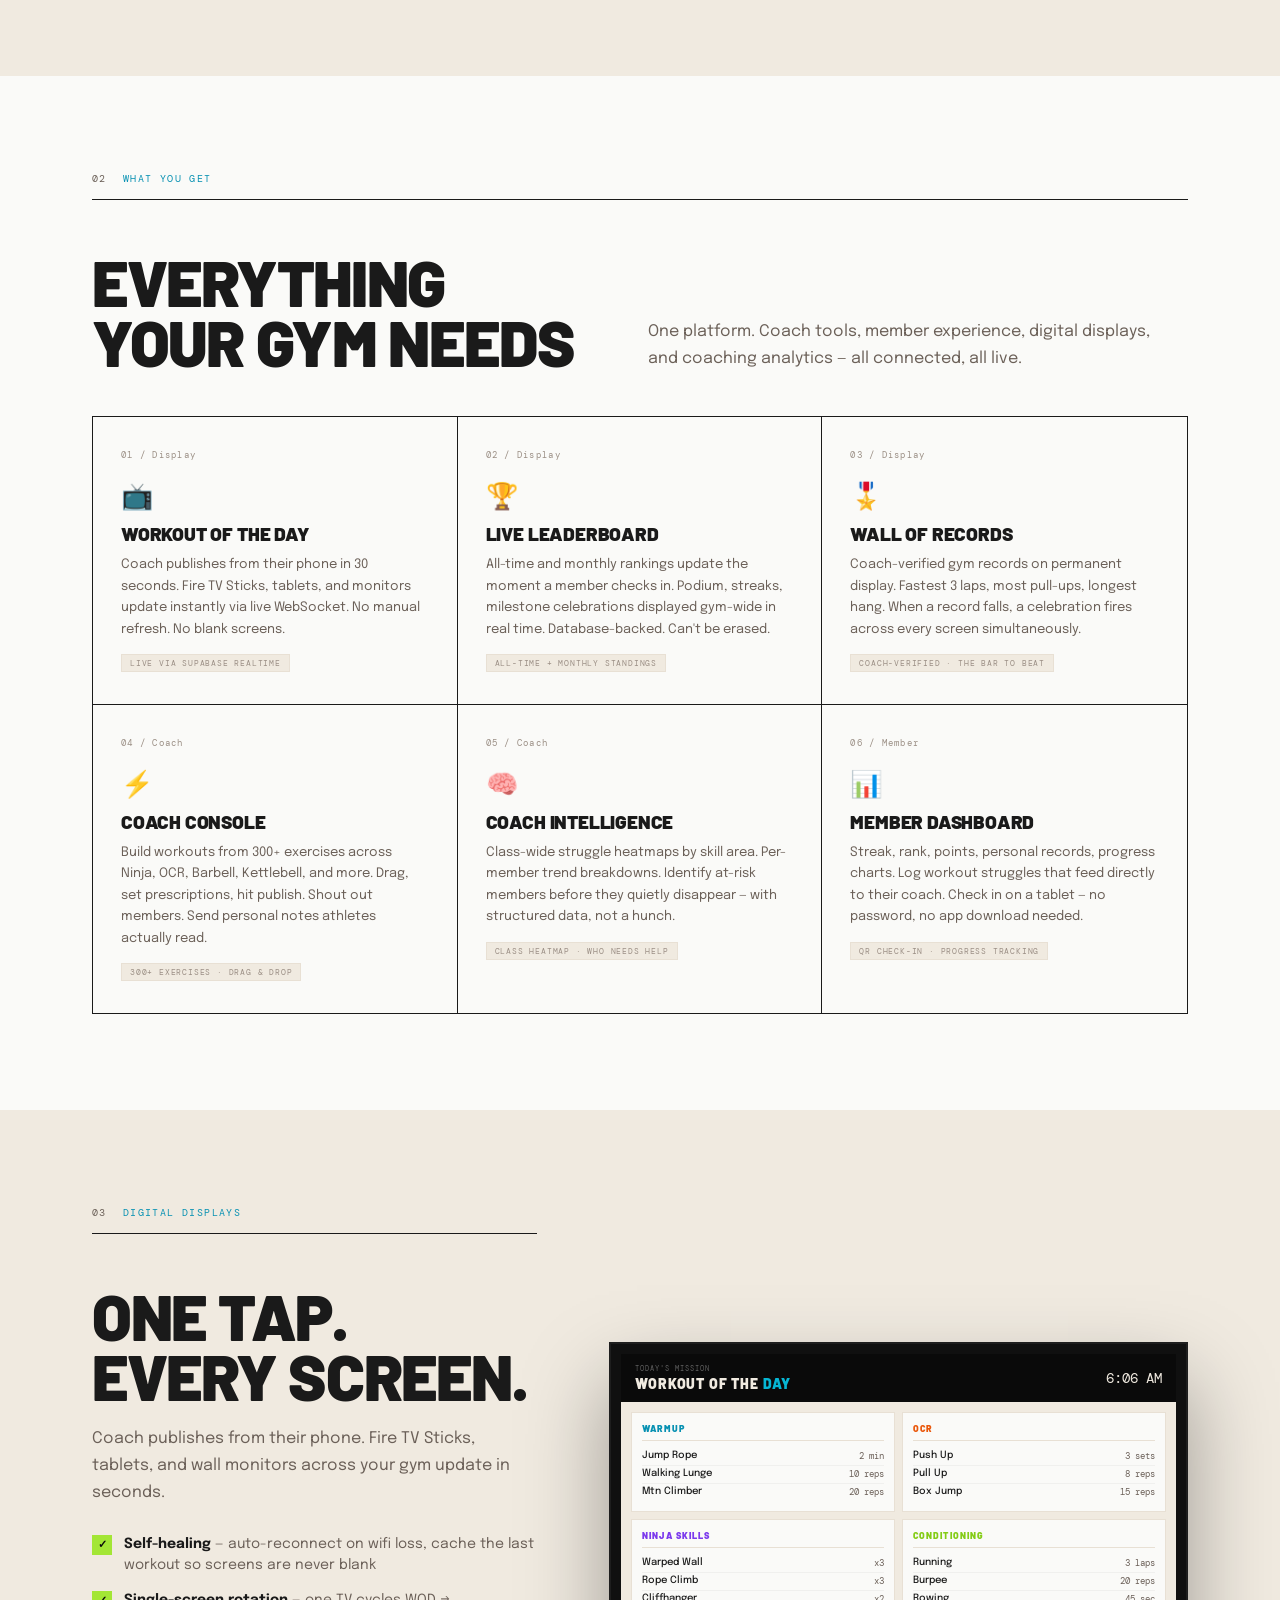
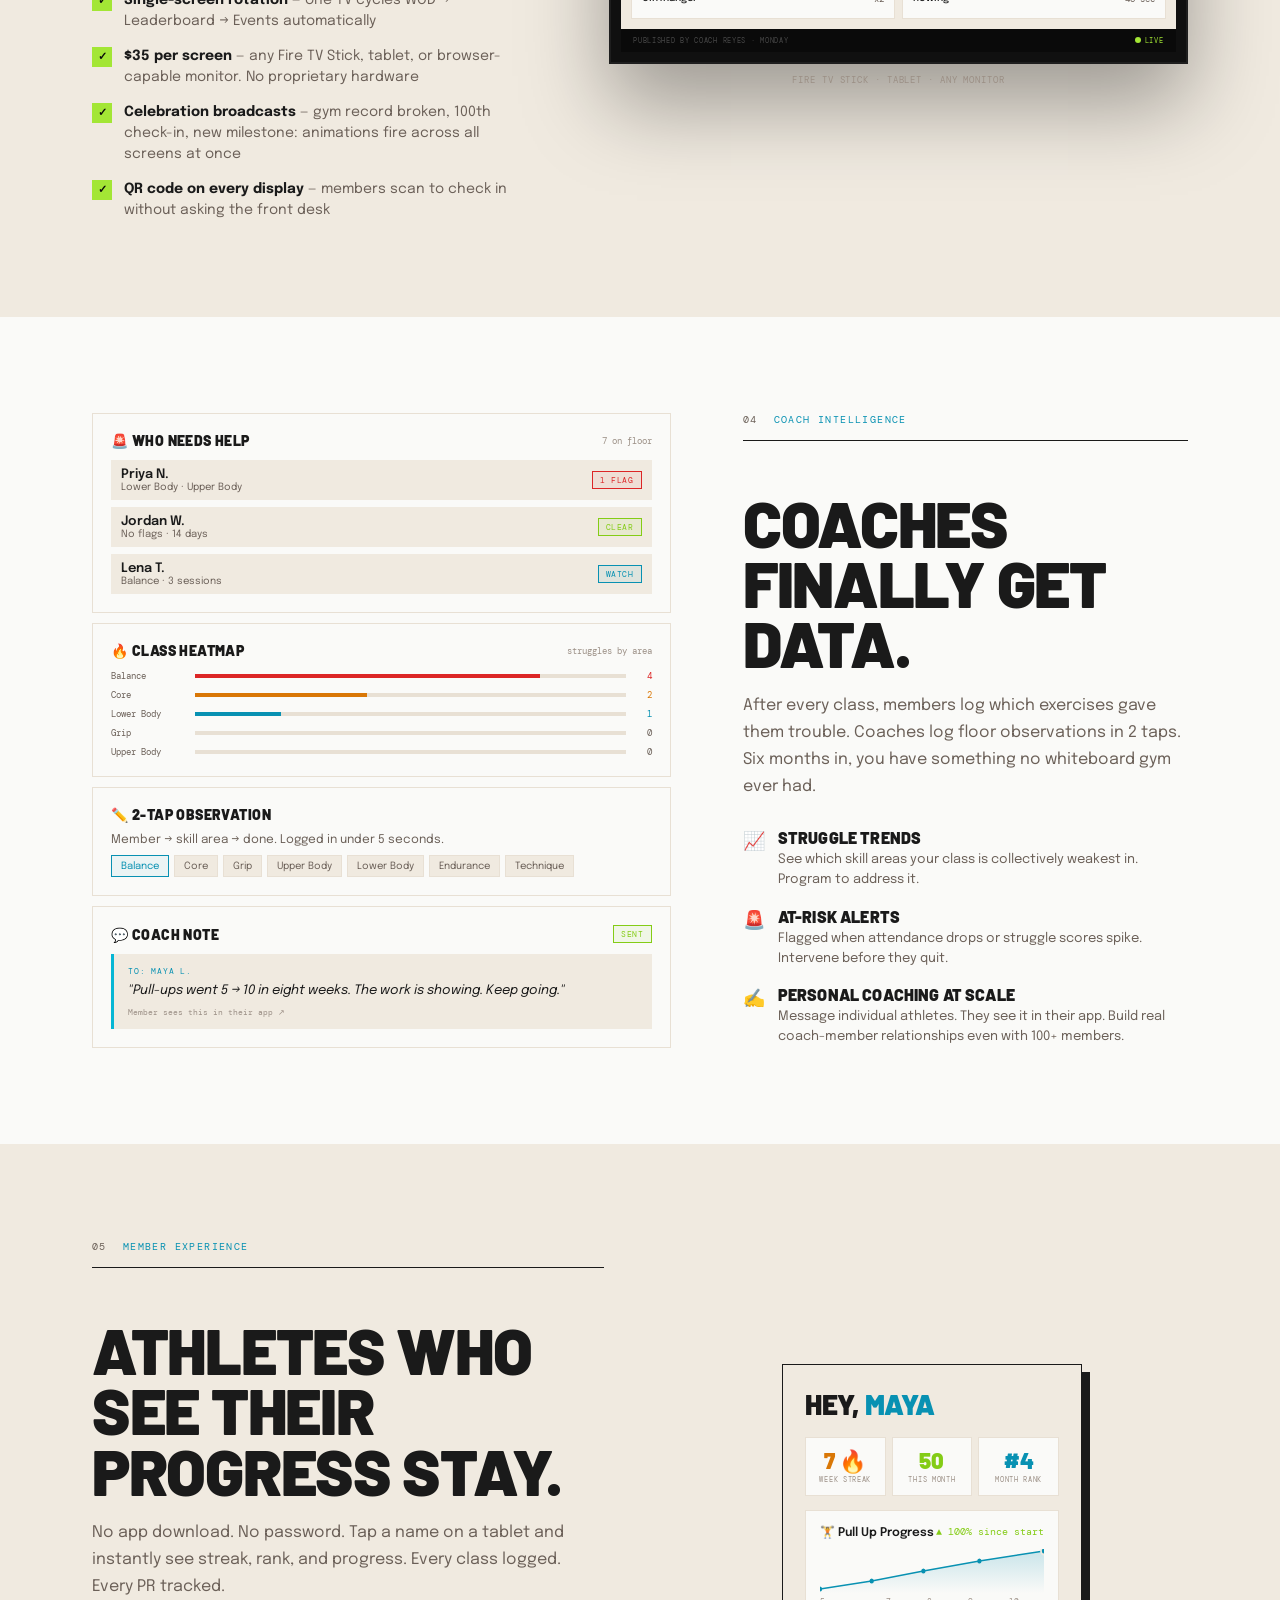
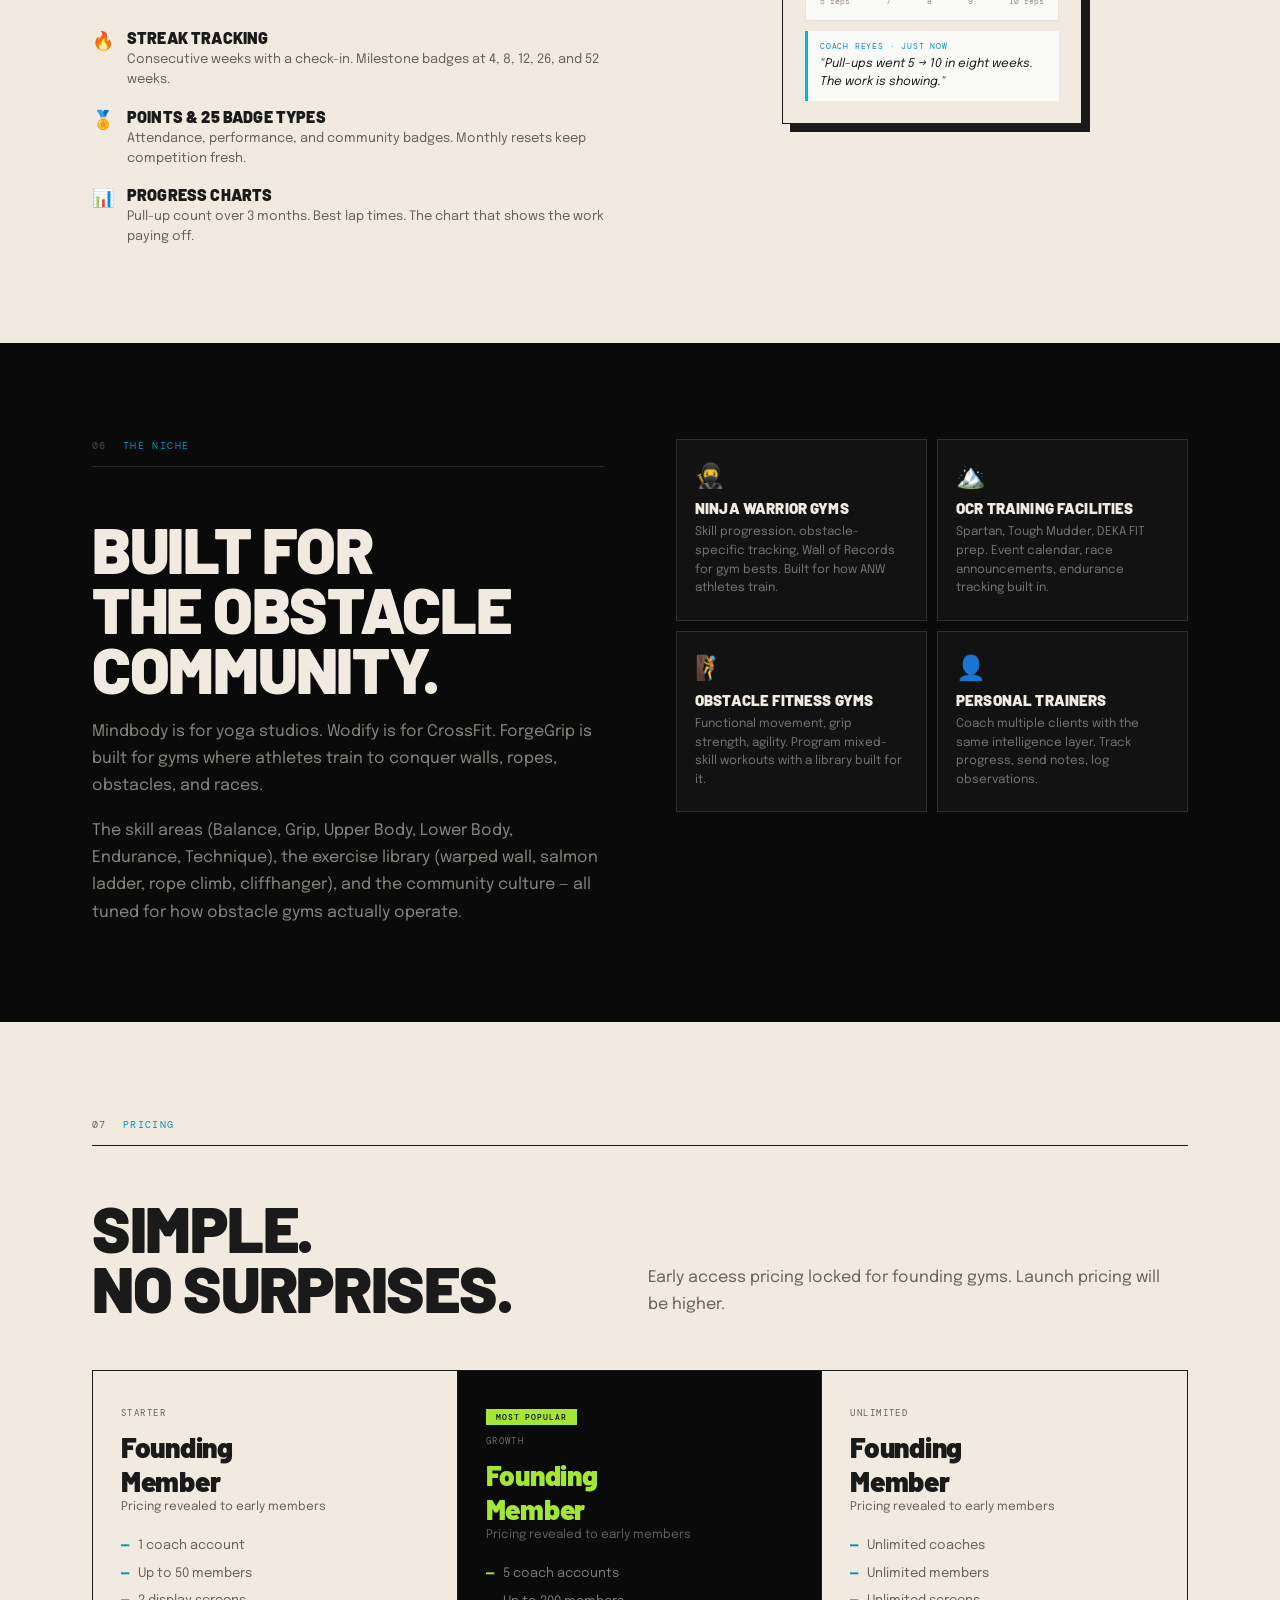
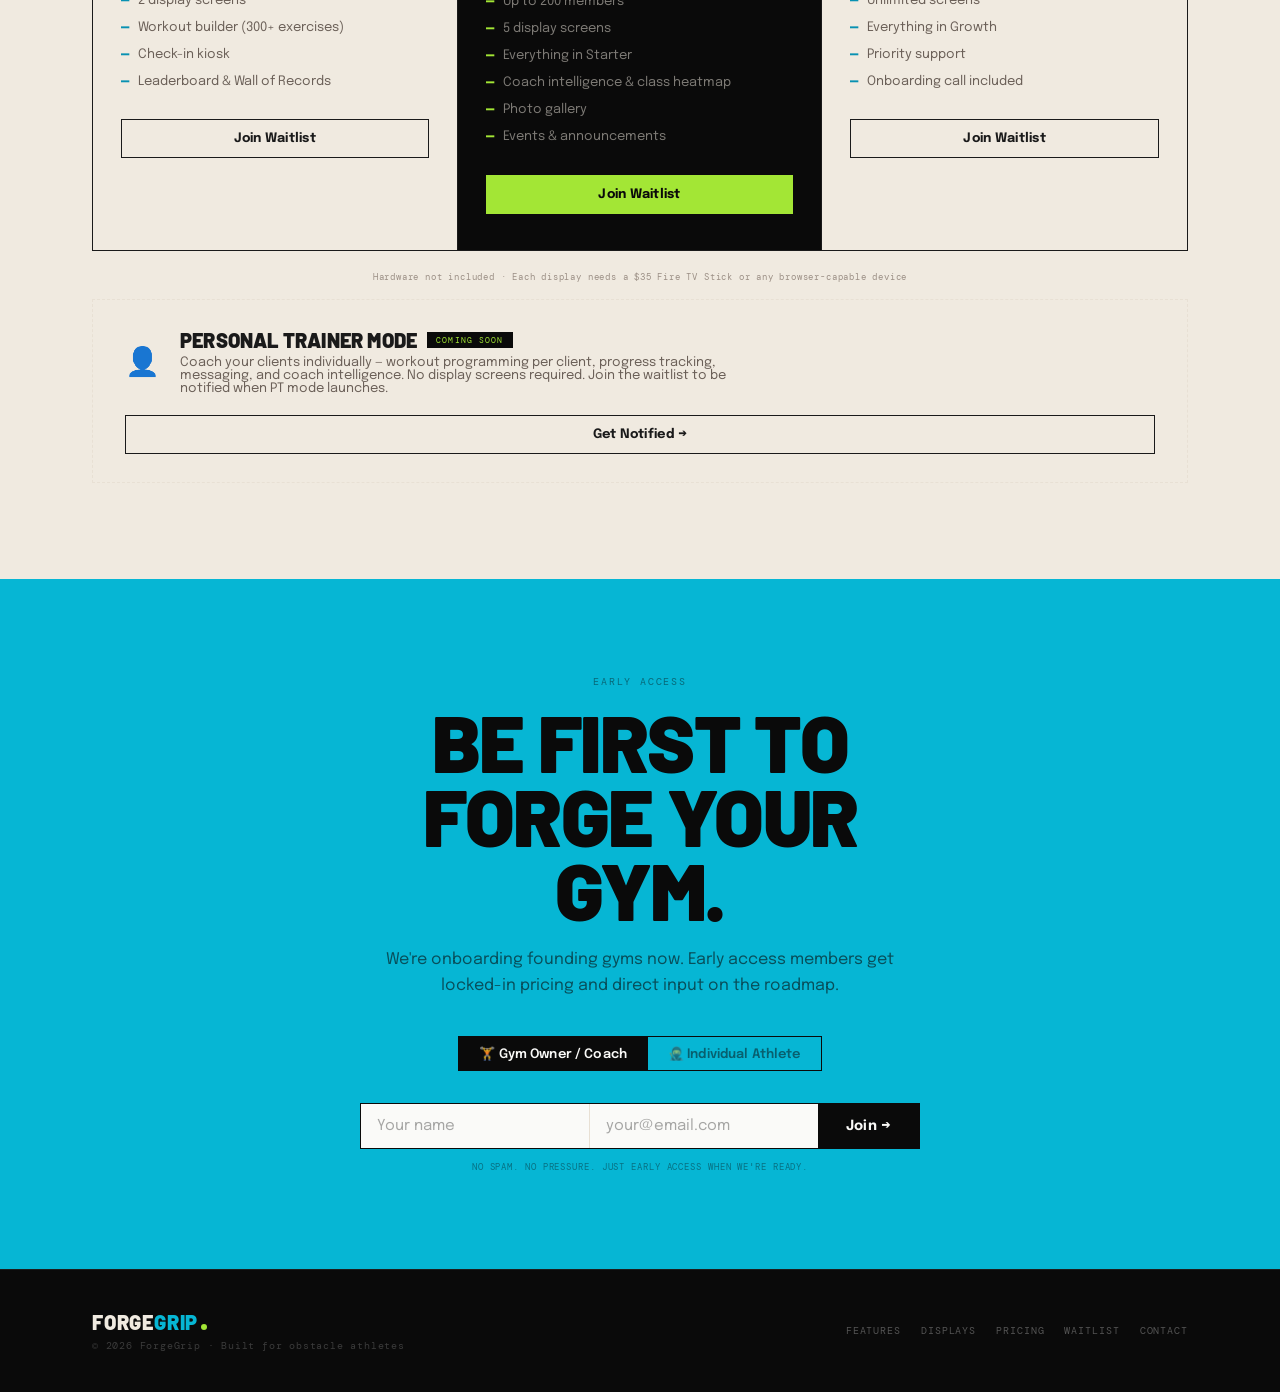
==== commit c2020ef8: "Add Personal Trainners coming soon" ====
--- a/index.html
+++ b/index.html
@@ -986,6 +986,21 @@
       </div>
     </div>
     <div class="price-hw">Hardware not included · Each display needs a $35 Fire TV Stick or any browser-capable device</div>
+
+    <!-- PT Coming Soon -->
+    <div style="margin-top:16px; border:1.5px dashed var(--cream2); padding:28px 32px; display:flex; align-items:center; justify-content:space-between; flex-wrap:wrap; gap:20px;">
+      <div style="display:flex; align-items:center; gap:20px;">
+        <span style="font-size:28px;">👤</span>
+        <div>
+          <div style="display:flex; align-items:center; gap:10px; margin-bottom:4px;">
+            <span style="font-family:var(--font-d); font-weight:900; font-size:20px; text-transform:uppercase; letter-spacing:0.01em;">Personal Trainer Mode</span>
+            <span style="padding:3px 9px; background:var(--black); color:var(--volt); font-family:var(--font-m); font-size:8px; letter-spacing:0.14em; text-transform:uppercase;">Coming Soon</span>
+          </div>
+          <p style="font-size:13px; color:var(--muted); max-width:560px;">Coach your clients individually — workout programming per client, progress tracking, messaging, and coach intelligence. No display screens required. Join the waitlist to be notified when PT mode launches.</p>
+        </div>
+      </div>
+      <a href="#waitlist" class="btn-price-out" style="white-space:nowrap;">Get Notified →</a>
+    </div>
   </div>
 </section>
 
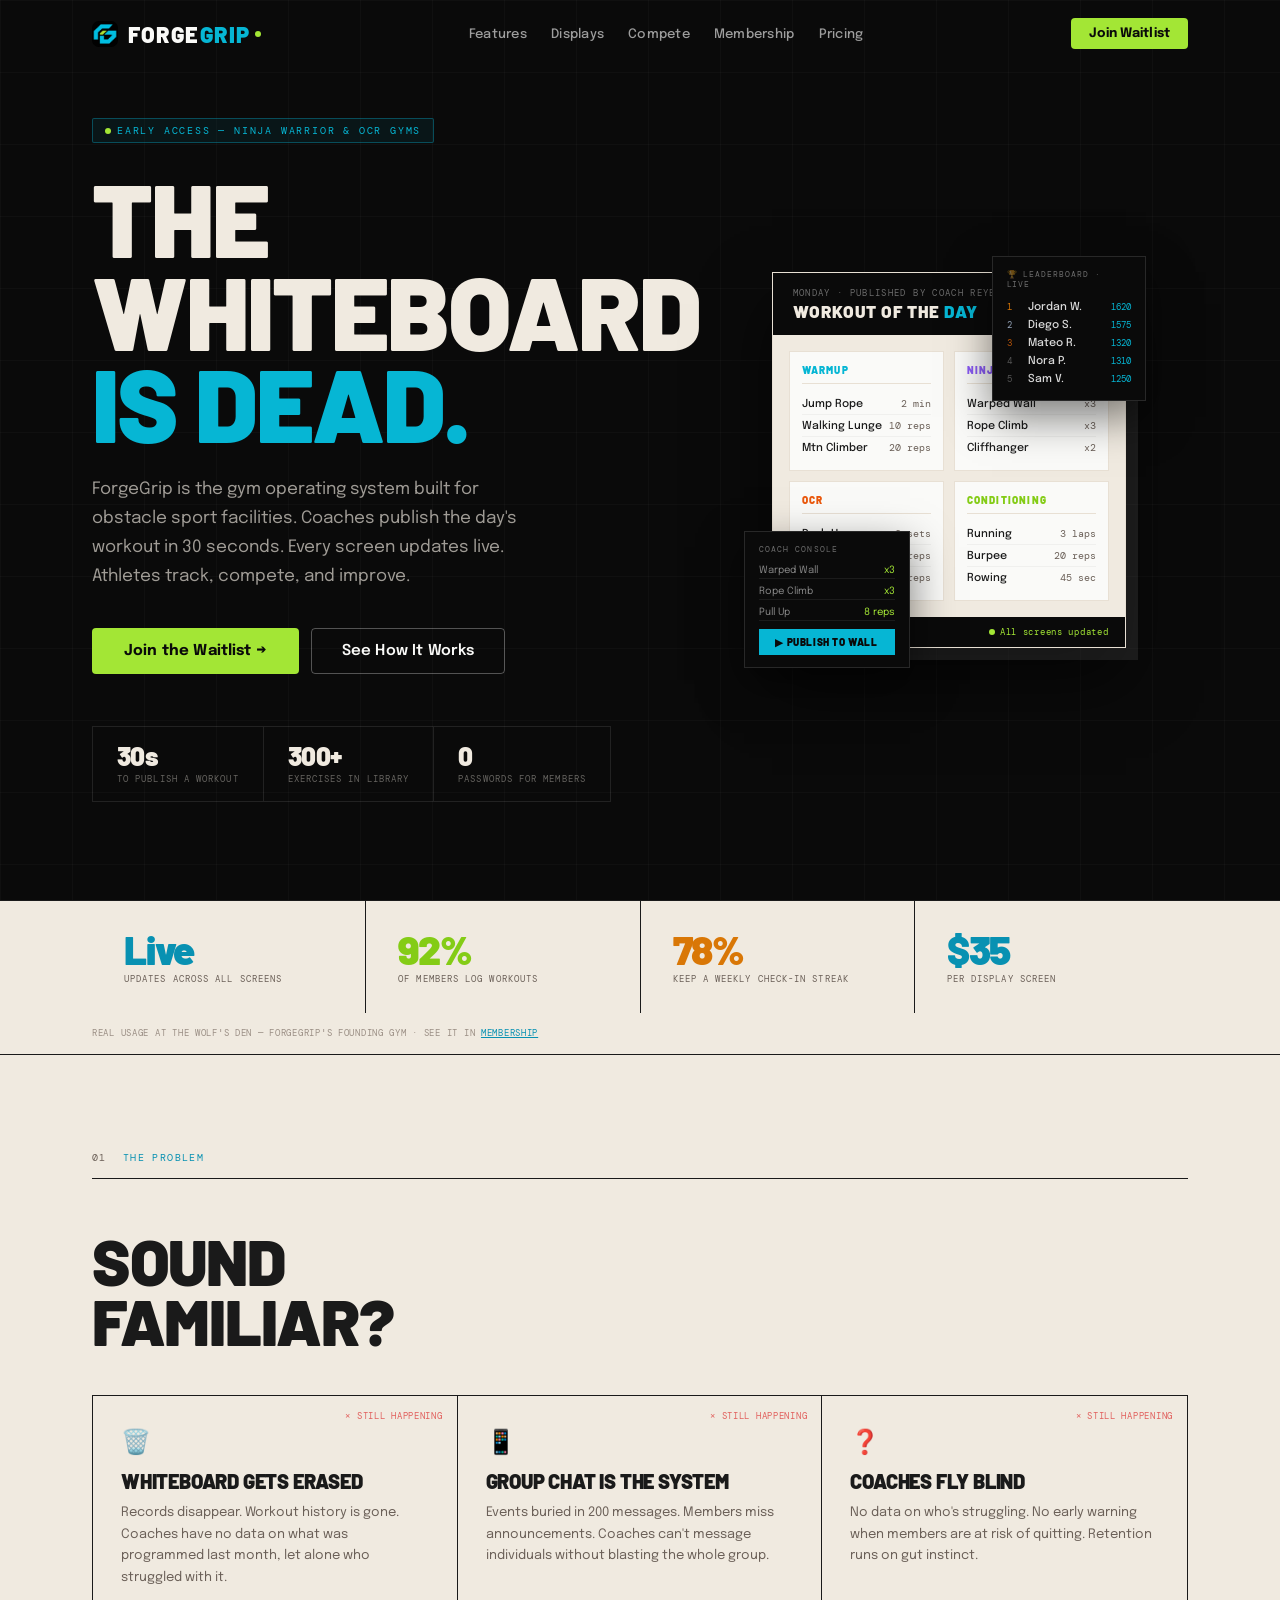
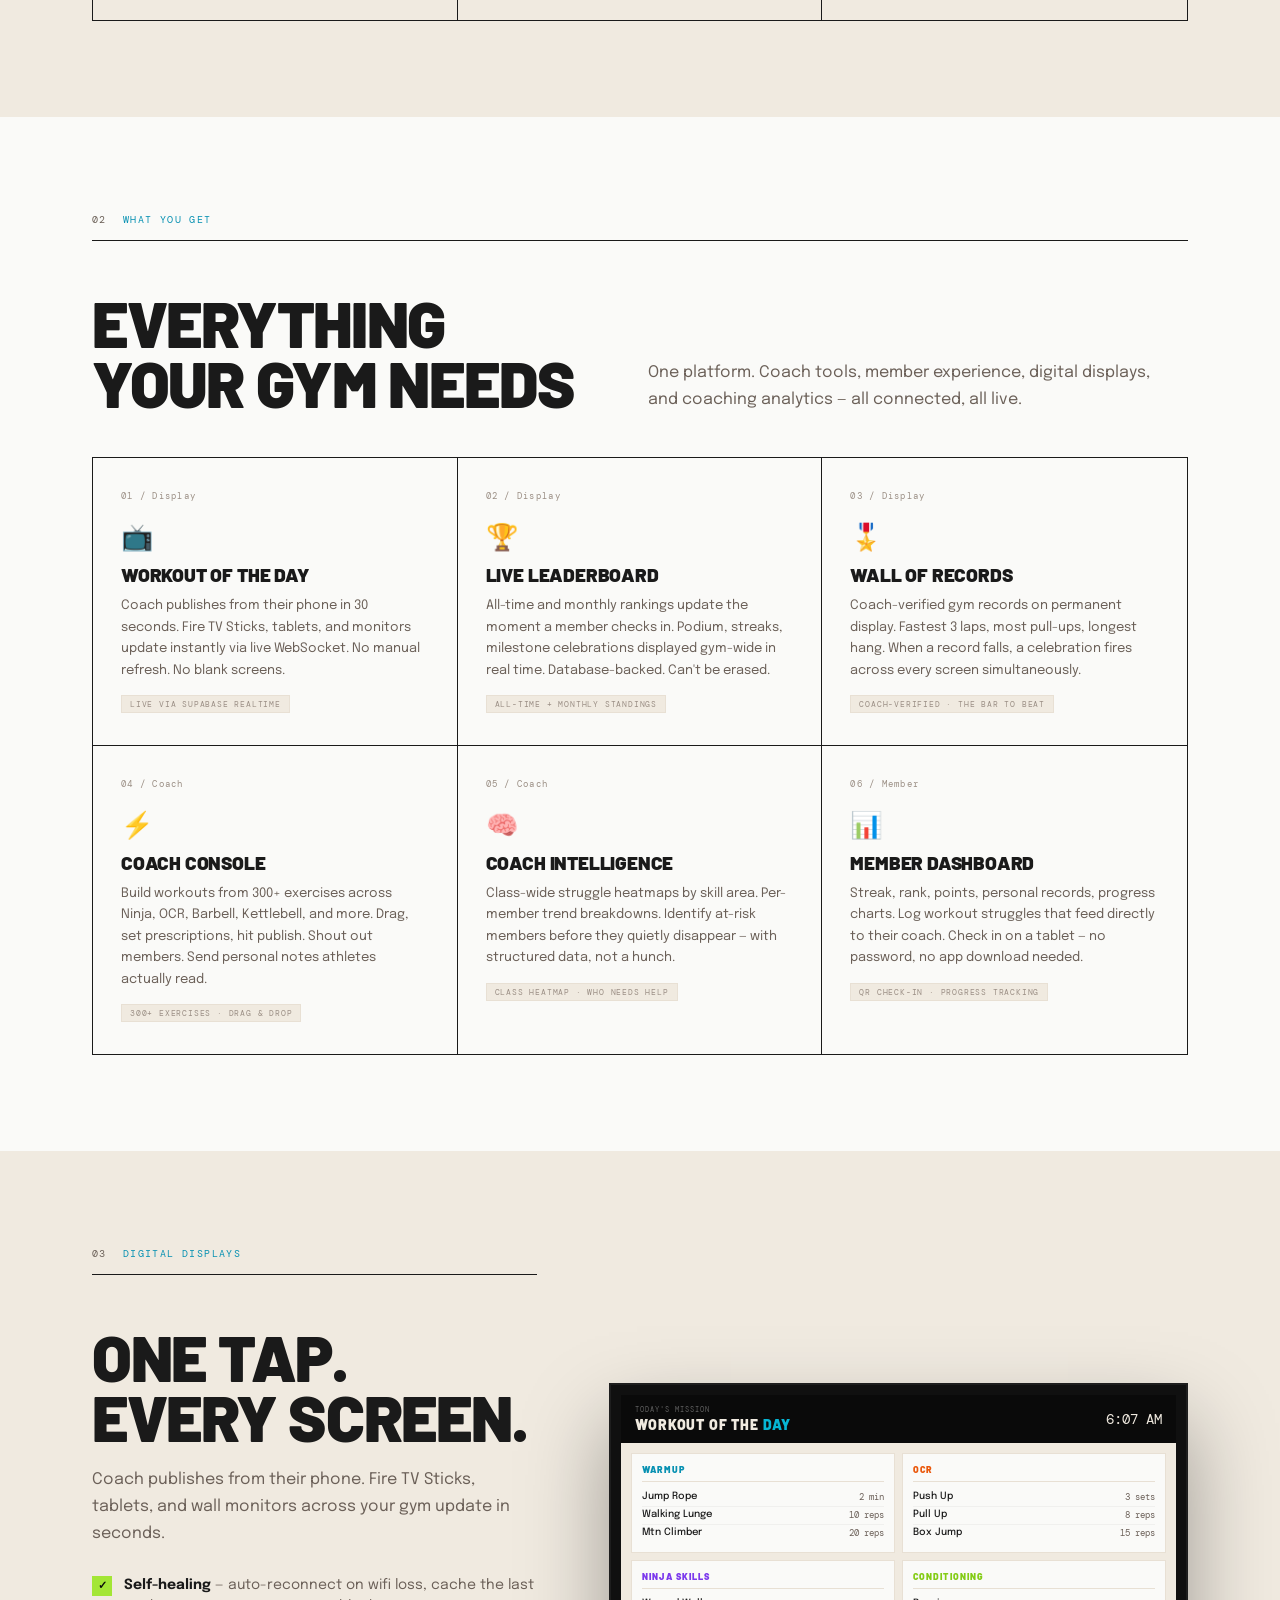
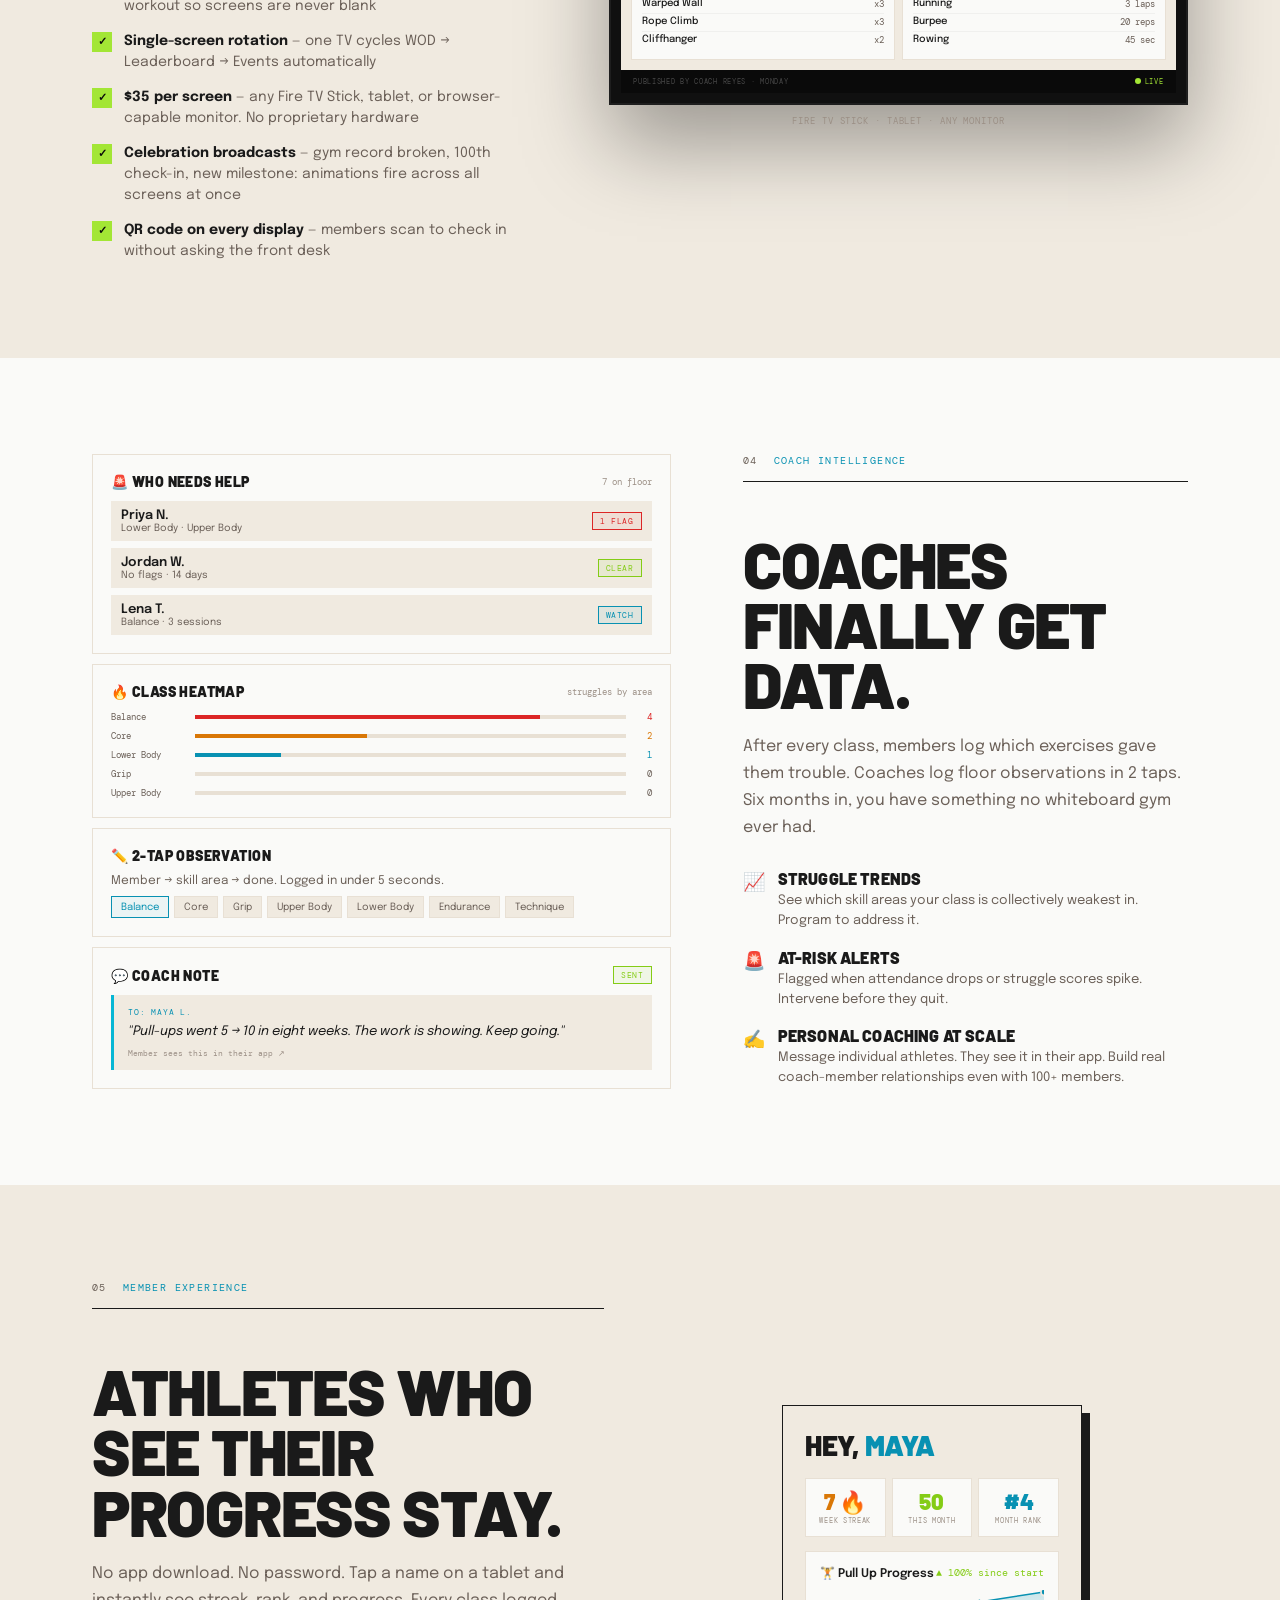
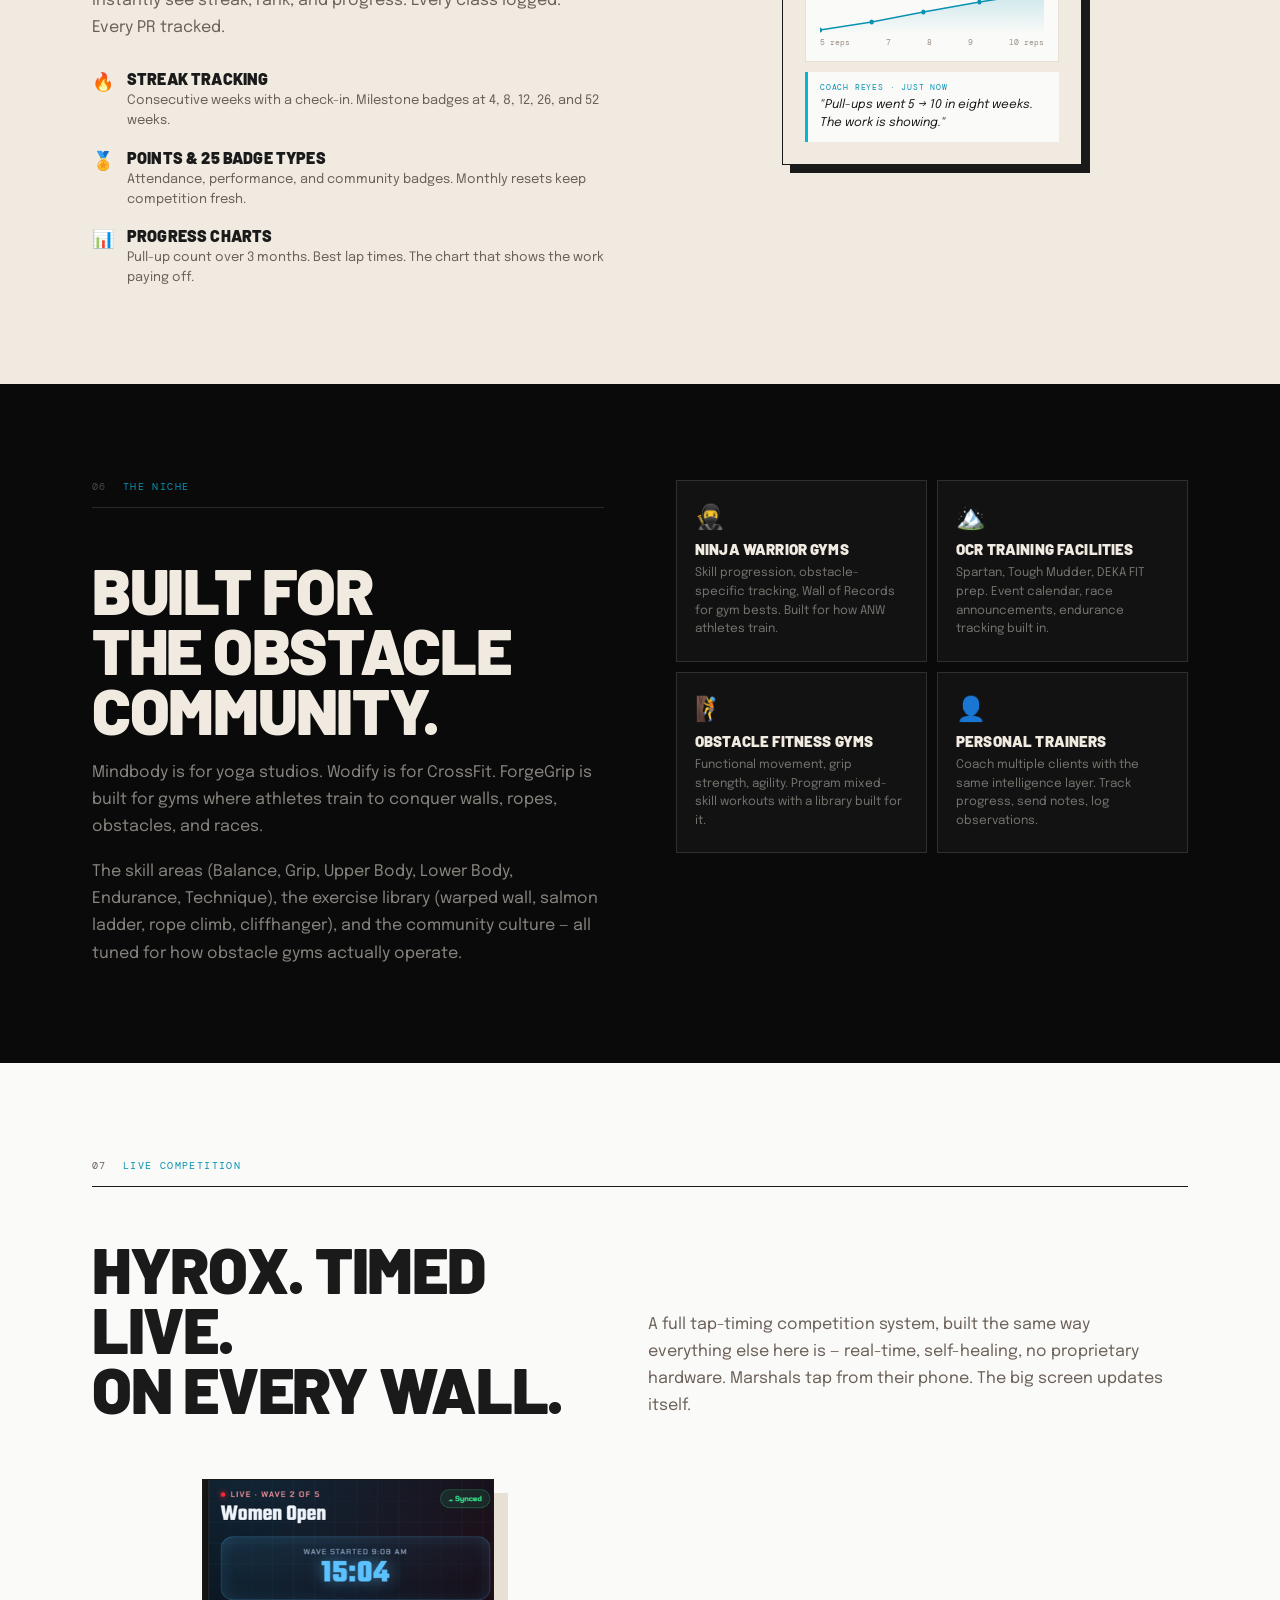
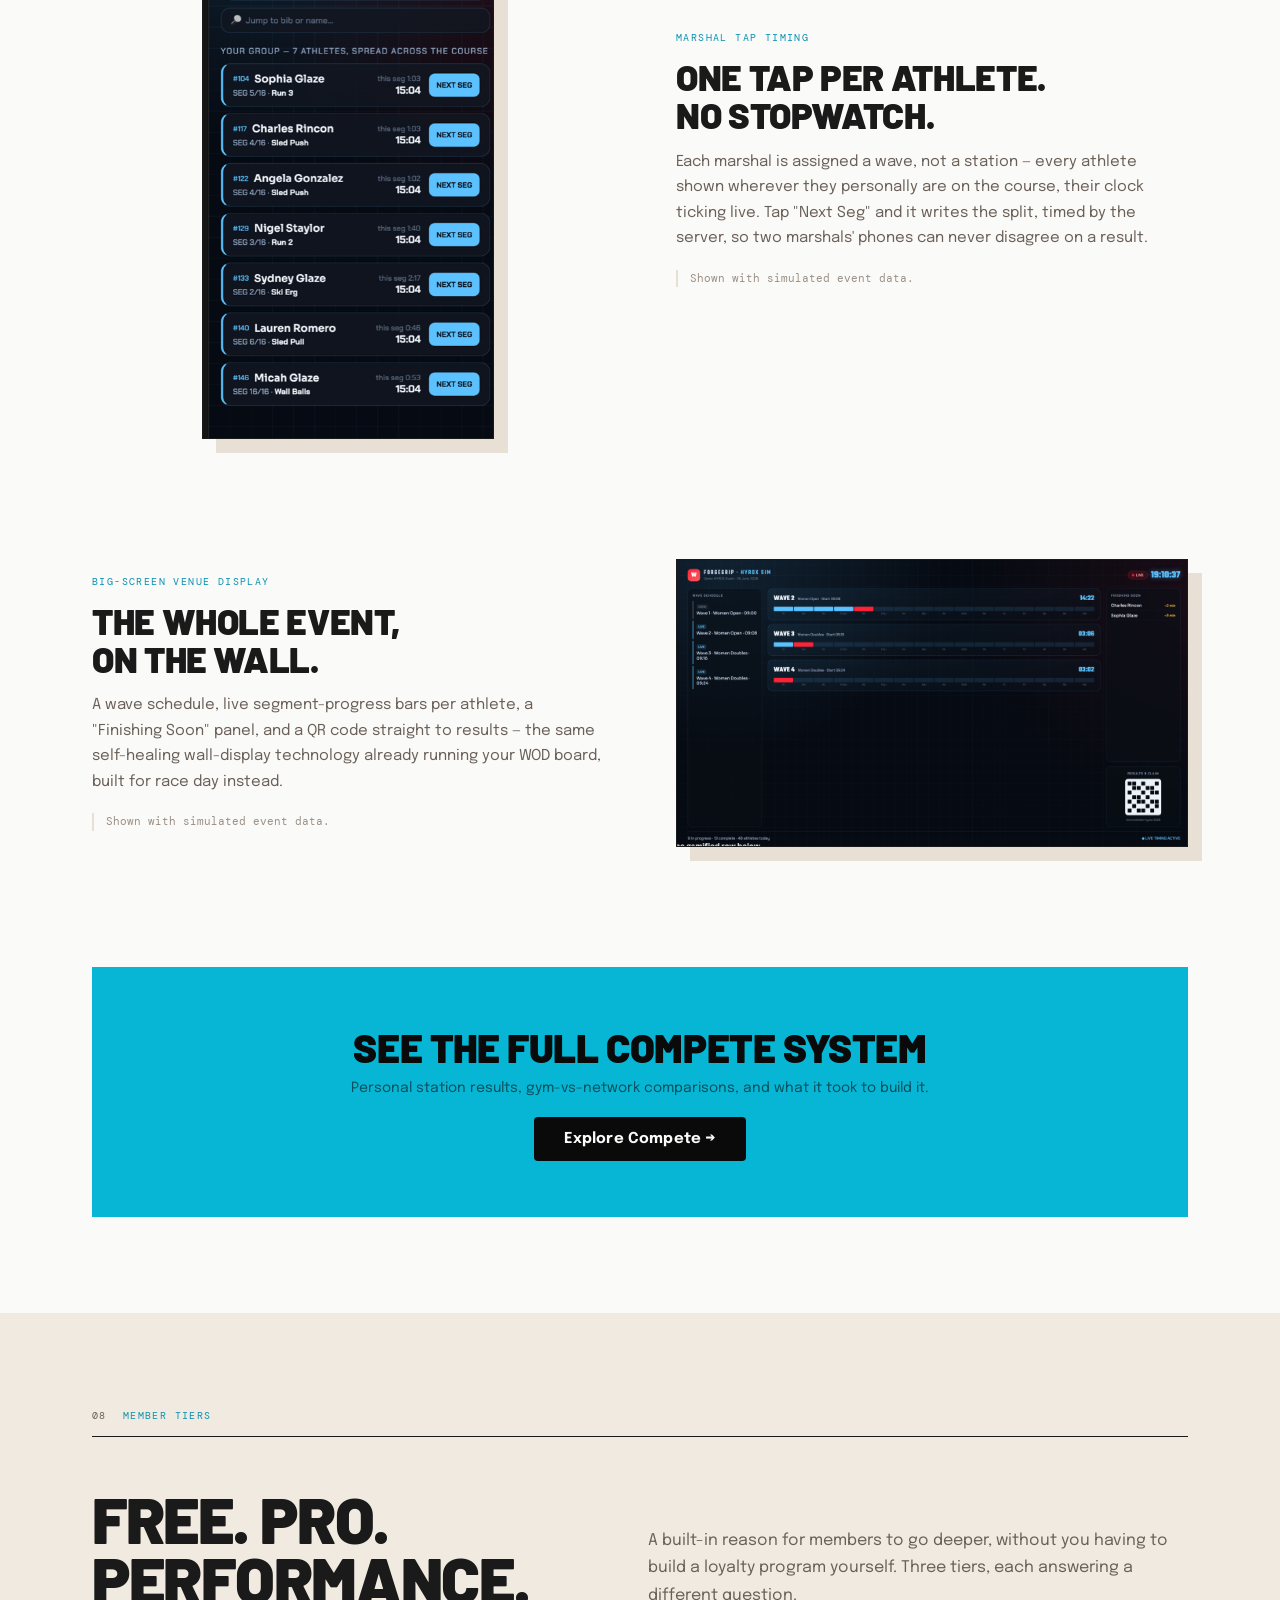
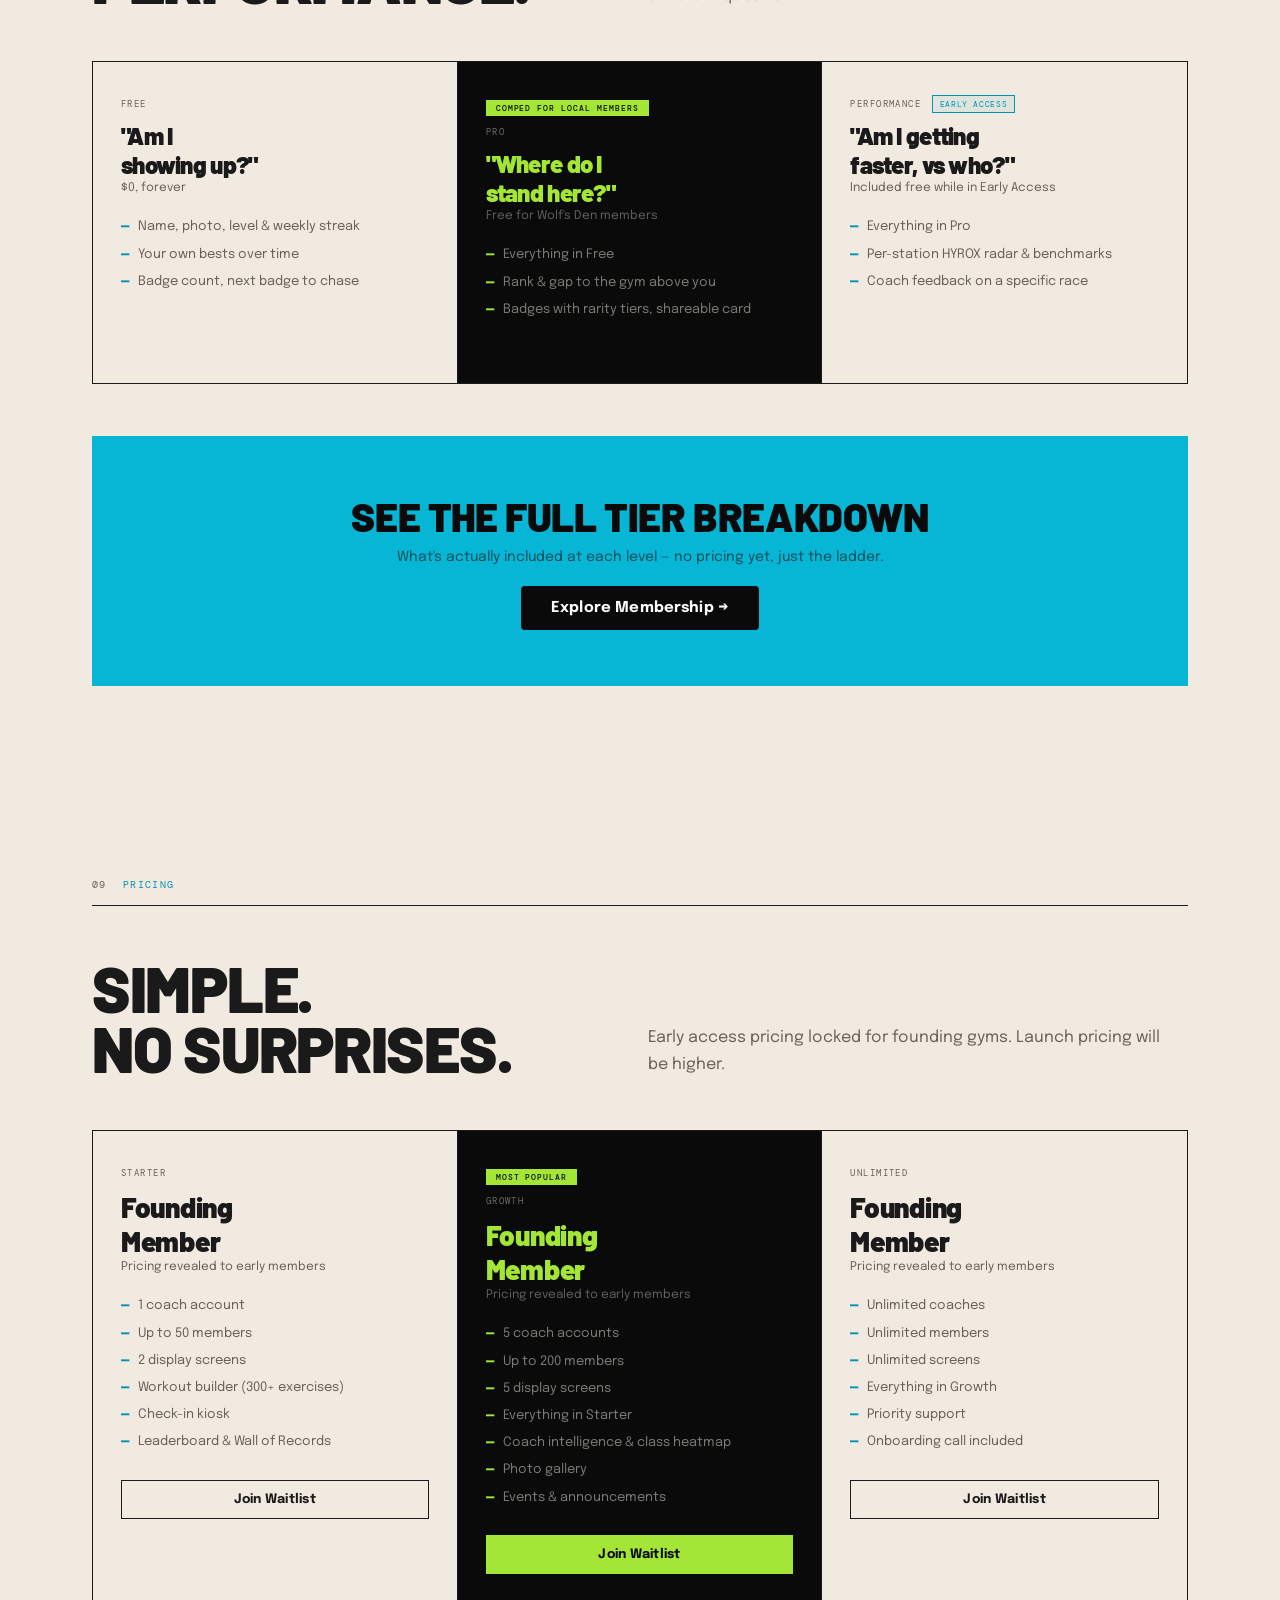
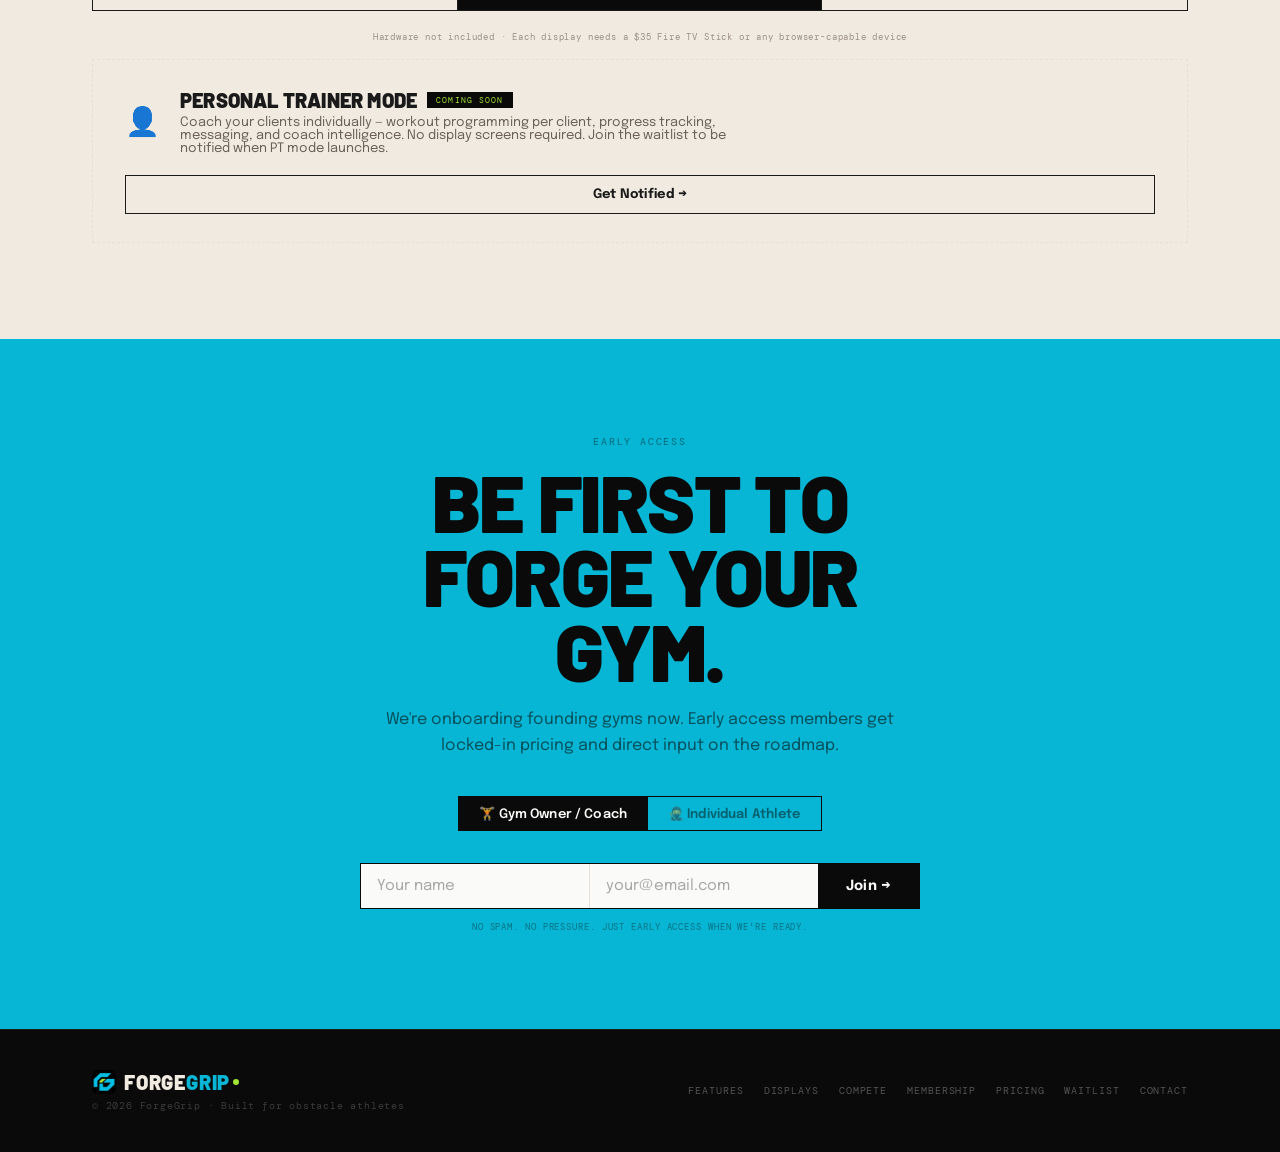
==== commit 61074ea5: "Update site new branding" ====
--- a/index.html
+++ b/index.html
@@ -4,557 +4,39 @@
   <meta charset="UTF-8">
   <meta name="viewport" content="width=device-width, initial-scale=1.0">
   <title>ForgeGrip — The Gym OS for Obstacle Athletes</title>
+
+  <link rel="icon" type="image/png" sizes="32x32" href="favicon-32x32.png">
+  <link rel="icon" type="image/png" sizes="16x16" href="favicon-16x16.png">
+  <link rel="apple-touch-icon" href="apple-touch-icon.png">
+
+  <meta name="description" content="ForgeGrip is the gym operating system built for obstacle sport facilities. Coaches publish the day's workout in 30 seconds. Every screen updates live.">
+  <meta property="og:type" content="website">
+  <meta property="og:url" content="https://forgegrip.app/">
+  <meta property="og:title" content="ForgeGrip — The Gym OS for Obstacle Athletes">
+  <meta property="og:description" content="Coaches publish the day's workout in 30 seconds. Every screen updates live. Athletes track, compete, and improve.">
+  <meta property="og:image" content="https://forgegrip.app/og-image.png">
+  <meta name="twitter:card" content="summary_large_image">
+  <meta name="twitter:title" content="ForgeGrip — The Gym OS for Obstacle Athletes">
+  <meta name="twitter:description" content="Coaches publish the day's workout in 30 seconds. Every screen updates live. Athletes track, compete, and improve.">
+  <meta name="twitter:image" content="https://forgegrip.app/og-image.png">
+
   <link rel="preconnect" href="https://fonts.googleapis.com">
   <link rel="preconnect" href="https://fonts.gstatic.com" crossorigin>
   <link href="https://fonts.googleapis.com/css2?family=Barlow:ital,wght@0,700;0,900;1,900&family=Epilogue:wght@400;500;600&family=DM+Mono:wght@400;500&display=swap" rel="stylesheet">
 
-  <style>
-    *, *::before, *::after { box-sizing: border-box; margin: 0; padding: 0; }
-
-    :root {
-      --black:   #0A0A0A;
-      --cream:   #F0EAE0;
-      --cream2:  #E8E0D4;
-      --white:   #FAFAF8;
-      --gray:    #F4F0EB;
-      --teal:    #06B6D4;
-      --teal-d:  #0891B2;
-      --volt:    #A3E635;
-      --volt-d:  #84CC16;
-      --gold:    #D97706;
-      --red:     #DC2626;
-      --ink:     #1A1A1A;
-      --muted:   #6B6058;
-      --dim:     #9B8F85;
-      --rule:    #0A0A0A;
-      --font-d:  'Barlow', sans-serif;
-      --font-b:  'Epilogue', sans-serif;
-      --font-m:  'DM Mono', monospace;
-    }
-
-    html { scroll-behavior: smooth; }
-    body { font-family: var(--font-b); color: var(--ink); background: var(--white); overflow-x: hidden; }
-
-    .container { max-width: 1160px; margin: 0 auto; padding: 0 32px; }
-
-    /* ── NAV ── */
-    nav {
-      position: fixed; top: 0; left: 0; right: 0; z-index: 200;
-      padding: 0; transition: background 0.3s, border-color 0.3s;
-      border-bottom: 1px solid transparent;
-    }
-    nav.scrolled { background: var(--white); border-bottom-color: var(--cream2); }
-    .nav-inner {
-      display: flex; align-items: center; justify-content: space-between;
-      max-width: 1160px; margin: 0 auto; padding: 18px 32px;
-    }
-    .logo {
-      font-family: var(--font-d); font-weight: 900; font-size: 22px;
-      letter-spacing: 0.04em; text-transform: uppercase; text-decoration: none;
-      color: var(--white); transition: color 0.3s; display: flex; align-items: center; gap: 2px;
-    }
-    nav.scrolled .logo { color: var(--ink); }
-    .logo-grip { color: var(--teal); }
-    .logo-dot {
-      width: 6px; height: 6px; background: var(--volt); border-radius: 50%;
-      margin-left: 3px; display: inline-block;
-      animation: dotblink 2s ease-in-out infinite;
-    }
-    @keyframes dotblink { 0%,100%{opacity:1;} 50%{opacity:0.25;} }
-
-    .nav-links { display: flex; align-items: center; gap: 24px; list-style: none; }
-    .nav-links a {
-      font-family: var(--font-b); font-size: 13px; font-weight: 500;
-      text-decoration: none; color: rgba(255,255,255,0.6); transition: color 0.3s;
-      letter-spacing: 0.02em;
-    }
-    nav.scrolled .nav-links a { color: var(--muted); }
-    .nav-links a:hover { color: var(--white); }
-    nav.scrolled .nav-links a:hover { color: var(--ink); }
-
-    .btn {
-      display: inline-flex; align-items: center; gap: 6px; cursor: pointer;
-      font-family: var(--font-b); font-weight: 600; text-decoration: none; border: none;
-      transition: all 0.18s; letter-spacing: 0.01em;
-    }
-    .btn-nav {
-      padding: 9px 18px; border-radius: 4px;
-      background: var(--volt); color: var(--black); font-size: 13px; font-weight: 700;
-    }
-    .btn-nav:hover { background: #BEF264; transform: translateY(-1px); }
-    .btn-primary {
-      padding: 15px 32px; background: var(--volt); color: var(--black);
-      font-size: 15px; font-weight: 700; border-radius: 4px;
-    }
-    .btn-primary:hover { background: #BEF264; transform: translateY(-2px); box-shadow: 0 8px 24px rgba(163,230,53,0.35); }
-    .btn-ghost {
-      padding: 14px 30px; background: transparent; color: var(--white);
-      font-size: 15px; font-weight: 600; border-radius: 4px; border: 1.5px solid rgba(255,255,255,0.3);
-    }
-    .btn-ghost:hover { border-color: rgba(255,255,255,0.8); }
-    .btn-dark {
-      padding: 14px 30px; background: var(--black); color: var(--white);
-      font-size: 15px; font-weight: 700; border-radius: 4px;
-    }
-    .btn-dark:hover { background: #222; transform: translateY(-1px); }
-    .btn-teal {
-      padding: 15px 32px; background: var(--teal); color: var(--black);
-      font-size: 15px; font-weight: 700; border-radius: 4px;
-    }
-    .btn-teal:hover { background: #22D3EE; transform: translateY(-2px); }
-
-    /* ── HERO (BLACK) ── */
-    .hero {
-      background: var(--black); min-height: 100vh;
-      display: flex; align-items: center; padding: 100px 0 80px;
-      position: relative; overflow: hidden;
-    }
-    /* Subtle grid */
-    .hero::before {
-      content: ''; position: absolute; inset: 0;
-      background-image:
-        linear-gradient(rgba(255,255,255,0.025) 1px, transparent 1px),
-        linear-gradient(90deg, rgba(255,255,255,0.025) 1px, transparent 1px);
-      background-size: 72px 72px;
-    }
-    .hero-inner {
-      display: grid; grid-template-columns: 1fr 0.85fr;
-      gap: 72px; align-items: center; position: relative; z-index: 1;
-    }
-    .hero-tag {
-      display: inline-flex; align-items: center; gap: 8px;
-      font-family: var(--font-m); font-size: 10px; letter-spacing: 0.18em;
-      text-transform: uppercase; color: var(--teal); margin-bottom: 28px;
-    }
-    .tag-pill {
-      display: inline-flex; align-items: center; gap: 6px;
-      padding: 5px 12px; border: 1px solid rgba(6,182,212,0.35);
-      border-radius: 2px; background: rgba(6,182,212,0.07);
-    }
-    .live-dot {
-      width: 6px; height: 6px; border-radius: 50%; background: var(--volt);
-      animation: livepulse 1.4s ease-in-out infinite;
-    }
-    @keyframes livepulse { 0%,100%{box-shadow:0 0 0 0 rgba(163,230,53,0.7);} 60%{box-shadow:0 0 0 5px rgba(163,230,53,0);} }
-
-    h1.hero-h {
-      font-family: var(--font-d); font-weight: 900;
-      font-size: clamp(56px, 8vw, 104px); line-height: 0.9;
-      text-transform: uppercase; letter-spacing: -0.02em; margin-bottom: 28px;
-      animation: riseIn 0.7s cubic-bezier(0.16,1,0.3,1) both;
-    }
-    .hero-h .white { color: var(--cream); }
-    .hero-h .teal  { color: var(--teal); }
-
-    .hero-sub {
-      font-size: 17px; color: rgba(240,234,224,0.65); line-height: 1.7;
-      max-width: 460px; margin-bottom: 36px;
-      animation: riseIn 0.7s cubic-bezier(0.16,1,0.3,1) 0.1s both;
-    }
-    .hero-ctas { display: flex; gap: 12px; flex-wrap: wrap; margin-bottom: 52px; animation: riseIn 0.7s ease 0.18s both; }
-    .hero-stats { display: flex; gap: 0; animation: riseIn 0.7s ease 0.26s both; }
-    .hstat {
-      padding: 16px 24px; border: 1px solid rgba(255,255,255,0.1);
-      border-right: none; display: flex; flex-direction: column; gap: 4px;
-    }
-    .hstat:last-child { border-right: 1px solid rgba(255,255,255,0.1); }
-    .hstat-n {
-      font-family: var(--font-d); font-weight: 900; font-size: 26px;
-      color: var(--cream); letter-spacing: -0.02em; line-height: 1;
-    }
-    .hstat-l { font-family: var(--font-m); font-size: 9px; letter-spacing: 0.12em; text-transform: uppercase; color: rgba(240,234,224,0.4); }
-
-    @keyframes riseIn { from{opacity:0;transform:translateY(20px);} to{opacity:1;transform:translateY(0);} }
-    @keyframes slideR { from{opacity:0;transform:translateX(40px);} to{opacity:1;transform:translateX(0);} }
-
-    /* ── HERO VISUAL — PAPER CARD ── */
-    .hero-visual { animation: slideR 0.8s cubic-bezier(0.16,1,0.3,1) 0.2s both; position: relative; }
-
-    .paper-card {
-      background: var(--cream); border: 1.5px solid var(--cream2);
-      box-shadow: 12px 12px 0 rgba(255,255,255,0.08), 0 32px 64px rgba(0,0,0,0.6);
-      overflow: hidden;
-    }
-    .pc-header {
-      background: var(--black); padding: 14px 20px;
-      display: flex; align-items: center; justify-content: space-between;
-    }
-    .pc-title-wrap { display: flex; flex-direction: column; gap: 2px; }
-    .pc-date { font-family: var(--font-m); font-size: 9px; letter-spacing: 0.15em; text-transform: uppercase; color: rgba(255,255,255,0.4); }
-    .pc-title { font-family: var(--font-d); font-weight: 900; font-size: 17px; text-transform: uppercase; letter-spacing: 0.06em; color: var(--cream); }
-    .pc-title em { color: var(--teal); font-style: normal; }
-    .live-badge {
-      display: flex; align-items: center; gap: 5px;
-      padding: 4px 10px; background: rgba(163,230,53,0.15);
-      border: 1px solid rgba(163,230,53,0.4);
-      font-family: var(--font-m); font-size: 9px; letter-spacing: 0.12em;
-      text-transform: uppercase; color: var(--volt);
-    }
-    .pc-body { padding: 16px; display: grid; grid-template-columns: 1fr 1fr; gap: 10px; background: var(--cream); }
-    .pc-block { background: var(--white); border: 1px solid var(--cream2); padding: 12px; }
-    .pb-title {
-      font-family: var(--font-d); font-weight: 900; font-size: 10px; text-transform: uppercase;
-      letter-spacing: 0.12em; margin-bottom: 9px; padding-bottom: 7px;
-      border-bottom: 1px solid var(--cream2);
-    }
-    .pb-title.ct { color: var(--teal); }
-    .pb-title.cp { color: #8B5CF6; }
-    .pb-title.co { color: #EA580C; }
-    .pb-title.cg { color: var(--volt-d); }
-    .pb-ex { display: flex; justify-content: space-between; align-items: center; padding: 4px 0; border-bottom: 1px solid rgba(0,0,0,0.04); font-size: 11px; }
-    .pb-ex:last-child { border-bottom: none; }
-    .pb-en { color: var(--ink); font-weight: 500; }
-    .pb-rx { font-family: var(--font-m); font-size: 10px; color: var(--muted); }
-    .pc-footer {
-      padding: 9px 16px; background: var(--black);
-      display: flex; justify-content: space-between; align-items: center;
-      font-family: var(--font-m); font-size: 9px; letter-spacing: 0.08em;
-    }
-    .pcf-l { color: rgba(255,255,255,0.3); }
-    .pcf-r { display: flex; align-items: center; gap: 5px; color: var(--volt); }
-
-    /* Floating cards */
-    .fc {
-      position: absolute; background: var(--black);
-      border: 1px solid rgba(255,255,255,0.12);
-      padding: 12px 14px;
-      box-shadow: 0 16px 40px rgba(0,0,0,0.5);
-    }
-    .fc-phone { bottom: -20px; left: -28px; width: 166px; animation: floatA 4s ease-in-out infinite; }
-    .fc-lb    { top: -16px; right: -20px; width: 154px; animation: floatA 4s ease-in-out 2.2s infinite; }
-    @keyframes floatA { 0%,100%{transform:translateY(0);} 50%{transform:translateY(-8px);} }
-
-    .fc-lbl { font-family: var(--font-m); font-size: 8px; letter-spacing: 0.14em; text-transform: uppercase; color: rgba(255,255,255,0.4); margin-bottom: 8px; }
-    .pub-btn {
-      background: var(--teal); color: var(--black);
-      font-family: var(--font-d); font-weight: 900; font-size: 10px;
-      text-transform: uppercase; letter-spacing: 0.06em;
-      padding: 7px 10px; text-align: center;
-      animation: pubpulse 2s ease-in-out infinite;
-    }
-    @keyframes pubpulse { 0%,100%{box-shadow:0 0 0 0 rgba(6,182,212,0.5);} 50%{box-shadow:0 0 0 7px rgba(6,182,212,0);} }
-    .ph-rows { margin-top: 8px; display: flex; flex-direction: column; gap: 4px; }
-    .ph-row { display: flex; justify-content: space-between; font-size: 10px; padding: 3px 0; border-bottom: 1px solid rgba(255,255,255,0.07); color: rgba(255,255,255,0.5); }
-
-    .lb-head { font-family: var(--font-m); font-size: 8px; letter-spacing: 0.12em; text-transform: uppercase; color: rgba(255,255,255,0.4); margin-bottom: 9px; }
-    .lb-row { display: flex; align-items: center; gap: 7px; padding: 3px 0; font-size: 11px; }
-    .lb-r { font-family: var(--font-m); font-size: 9px; width: 14px; color: rgba(255,255,255,0.3); }
-    .lb-r.g { color: var(--gold); } .lb-r.s { color: #94A3B8; } .lb-r.b { color: #B45309; }
-    .lb-n { flex: 1; color: rgba(255,255,255,0.85); font-weight: 500; font-size: 11px; }
-    .lb-p { font-family: var(--font-m); font-size: 9px; color: var(--teal); }
-
-    /* ── STATS STRIP ── */
-    .stats-strip {
-      background: var(--cream); border-bottom: 1.5px solid var(--ink);
-      padding: 0; overflow: hidden;
-    }
-    .ss-inner { display: flex; }
-    .ss-item {
-      flex: 1; padding: 28px 32px; border-right: 1.5px solid var(--ink);
-      display: flex; flex-direction: column; gap: 4px;
-    }
-    .ss-item:last-child { border-right: none; }
-    .ss-num { font-family: var(--font-d); font-weight: 900; font-size: 40px; line-height: 1; letter-spacing: -0.03em; }
-    .ss-num.ct { color: var(--teal-d); } .ss-num.cv { color: var(--volt-d); } .ss-num.cg { color: var(--gold); }
-    .ss-lbl { font-family: var(--font-m); font-size: 9px; letter-spacing: 0.12em; text-transform: uppercase; color: var(--muted); }
-
-    /* ── SECTION COMMON ── */
-    section { position: relative; }
-    .s-cream { background: var(--cream); }
-    .s-white { background: var(--white); }
-    .s-black { background: var(--black); }
-    .s-teal  { background: var(--teal); }
-    .pad { padding: 96px 0; }
-    .pad-sm { padding: 72px 0; }
-
-    .sec-row {
-      display: flex; align-items: baseline; gap: 16px;
-      border-bottom: 1.5px solid var(--ink); padding-bottom: 14px; margin-bottom: 52px;
-    }
-    .sec-num { font-family: var(--font-m); font-size: 10px; letter-spacing: 0.14em; text-transform: uppercase; color: var(--muted); }
-    .sec-label { font-family: var(--font-m); font-size: 10px; letter-spacing: 0.14em; text-transform: uppercase; color: var(--teal-d); }
-
-    .sec-h {
-      font-family: var(--font-d); font-weight: 900;
-      font-size: clamp(38px, 5vw, 64px); line-height: 0.94;
-      text-transform: uppercase; letter-spacing: -0.02em; margin-bottom: 18px;
-    }
-    .sec-sub { font-size: 16px; color: var(--muted); line-height: 1.7; max-width: 520px; }
-    .sec-h-inv { color: var(--cream); }
-    .sec-sub-inv { color: rgba(240,234,224,0.55); }
-
-    /* scroll reveal */
-    .rev { opacity: 0; transform: translateY(24px); transition: opacity 0.65s ease, transform 0.65s ease; }
-    .rev.on { opacity: 1; transform: none; }
-    .d1{transition-delay:.1s;} .d2{transition-delay:.2s;} .d3{transition-delay:.3s;}
-
-    /* ── PROBLEM ── */
-    .prob-grid {
-      display: grid; grid-template-columns: repeat(3, 1fr);
-      border: 1.5px solid var(--ink); margin-top: 44px;
-    }
-    .prob-cell {
-      padding: 32px 28px; border-right: 1.5px solid var(--ink); position: relative;
-    }
-    .prob-cell:last-child { border-right: none; }
-    .prob-x {
-      position: absolute; top: 14px; right: 14px;
-      font-family: var(--font-m); font-size: 9px; letter-spacing: 0.08em;
-      text-transform: uppercase; color: var(--red); opacity: 0.7;
-    }
-    .prob-icon { font-size: 24px; margin-bottom: 14px; }
-    .prob-title { font-family: var(--font-d); font-weight: 900; font-size: 20px; text-transform: uppercase; letter-spacing: -0.01em; margin-bottom: 10px; line-height: 1.1; }
-    .prob-desc { font-size: 13px; color: var(--muted); line-height: 1.65; }
-
-    /* ── FEATURES ── */
-    .feat-grid {
-      display: grid; grid-template-columns: repeat(3, 1fr);
-      border: 1.5px solid var(--ink);
-    }
-    .feat-cell {
-      padding: 32px 28px; border-right: 1.5px solid var(--ink);
-      border-bottom: 1.5px solid var(--ink);
-      position: relative; overflow: hidden; transition: background 0.2s;
-    }
-    .feat-cell:nth-child(3n) { border-right: none; }
-    .feat-cell:nth-child(4), .feat-cell:nth-child(5), .feat-cell:nth-child(6) { border-bottom: none; }
-    .feat-cell:hover { background: var(--gray); }
-    .feat-num { font-family: var(--font-m); font-size: 9px; letter-spacing: 0.14em; color: var(--dim); margin-bottom: 20px; }
-    .feat-icon { font-size: 26px; margin-bottom: 13px; display: block; }
-    .feat-title { font-family: var(--font-d); font-weight: 900; font-size: 19px; text-transform: uppercase; letter-spacing: -0.01em; line-height: 1.05; margin-bottom: 10px; }
-    .feat-desc { font-size: 13px; color: var(--muted); line-height: 1.65; }
-    .feat-tag {
-      display: inline-block; margin-top: 14px; padding: 3px 8px;
-      border: 1px solid var(--cream2); background: var(--cream);
-      font-family: var(--font-m); font-size: 8px; letter-spacing: 0.1em; text-transform: uppercase; color: var(--dim);
-    }
-    /* colored left strip on each feature */
-    .feat-cell::before { content: ''; position: absolute; top: 0; left: 0; width: 3px; height: 100%; background: var(--fc, var(--teal)); transform: scaleY(0); transform-origin: top; transition: transform 0.3s; }
-    .feat-cell:hover::before { transform: scaleY(1); }
-
-    /* ── DISPLAY SECTION ── */
-    .disp-grid { display: grid; grid-template-columns: 1fr 1.3fr; gap: 72px; align-items: center; }
-    .check-list { display: flex; flex-direction: column; gap: 14px; margin-top: 28px; }
-    .ci { display: flex; align-items: start; gap: 12px; font-size: 14px; color: var(--muted); line-height: 1.5; }
-    .ci strong { color: var(--ink); }
-    .ci-mark { flex-shrink: 0; width: 20px; height: 20px; background: var(--volt); display: flex; align-items: center; justify-content: center; font-size: 11px; font-weight: 700; color: var(--black); margin-top: 1px; }
-
-    /* TV Mockup */
-    .tv-wrap { position: relative; }
-    .tv-frame {
-      background: #101010; border: 2px solid #1e1e1e;
-      padding: 10px; box-shadow: 0 40px 80px rgba(0,0,0,0.35);
-    }
-    .tv-screen { background: var(--cream); overflow: hidden; }
-    .tv-h {
-      background: var(--black); padding: 10px 14px;
-      display: flex; align-items: center; justify-content: space-between;
-    }
-    .tv-title { font-family: var(--font-d); font-weight: 900; font-size: 14px; text-transform: uppercase; letter-spacing: 0.06em; color: var(--cream); }
-    .tv-title em { color: var(--teal); font-style: normal; }
-    .tv-clock { font-family: var(--font-m); font-size: 14px; color: var(--cream); }
-    .tv-body { padding: 10px; display: grid; grid-template-columns: 1fr 1fr; gap: 7px; }
-    .tv-block { background: var(--white); border: 1px solid var(--cream2); padding: 10px; }
-    .tv-bt { font-family: var(--font-d); font-weight: 900; font-size: 9px; text-transform: uppercase; letter-spacing: 0.12em; margin-bottom: 7px; padding-bottom: 6px; border-bottom: 1px solid var(--cream2); }
-    .tv-bt.ct{color:var(--teal-d);} .tv-bt.co{color:#EA580C;} .tv-bt.cp{color:#7C3AED;} .tv-bt.cg{color:var(--volt-d);}
-    .tv-ex { display: flex; justify-content: space-between; font-size: 10px; padding: 2.5px 0; border-bottom: 1px solid rgba(0,0,0,0.04); }
-    .tv-ex:last-child { border-bottom: none; }
-    .tv-en { color: var(--ink); font-weight: 500; }
-    .tv-er { font-family: var(--font-m); font-size: 9px; color: var(--muted); }
-    .tv-foot { background: var(--black); padding: 7px 12px; display: flex; justify-content: space-between; align-items: center; }
-    .tv-fl { font-family: var(--font-m); font-size: 7px; letter-spacing: 0.1em; text-transform: uppercase; color: rgba(255,255,255,0.25); }
-    .tv-fr { display: flex; align-items: center; gap: 4px; font-family: var(--font-m); font-size: 7px; letter-spacing: 0.12em; color: var(--volt); }
-    .tv-note { margin-top: 10px; text-align: center; font-family: var(--font-m); font-size: 9px; letter-spacing: 0.1em; text-transform: uppercase; color: var(--dim); }
-
-    /* ── COACH SECTION ── */
-    .coach-grid { display: grid; grid-template-columns: 1.3fr 1fr; gap: 72px; align-items: start; }
-    .cc-cards { display: flex; flex-direction: column; gap: 10px; }
-    .cc {
-      background: var(--white); border: 1.5px solid var(--cream2);
-      padding: 18px; transition: border-color 0.2s, transform 0.2s;
-    }
-    .cc:hover { border-color: var(--ink); transform: translateX(3px); }
-    .cc-head { display: flex; align-items: center; justify-content: space-between; margin-bottom: 11px; }
-    .cc-t { font-family: var(--font-d); font-weight: 900; font-size: 14px; text-transform: uppercase; letter-spacing: 0.03em; color: var(--ink); }
-    .badge { padding: 3px 7px; font-family: var(--font-m); font-size: 8px; letter-spacing: 0.08em; text-transform: uppercase; border: 1px solid; }
-    .badge-r { color: var(--red); border-color: var(--red); background: rgba(220,38,38,0.06); }
-    .badge-g { color: var(--volt-d); border-color: var(--volt-d); background: rgba(132,204,22,0.08); }
-    .badge-b { color: var(--teal-d); border-color: var(--teal-d); background: rgba(8,145,178,0.07); }
-
-    .mem-rows { display: flex; flex-direction: column; gap: 7px; }
-    .mr { display: flex; align-items: center; justify-content: space-between; padding: 8px 10px; background: var(--cream); }
-    .mr-name { font-weight: 600; font-size: 13px; color: var(--ink); }
-    .mr-areas { font-size: 10px; color: var(--muted); margin-top: 1px; }
-
-    .heatmap { display: flex; flex-direction: column; gap: 7px; }
-    .hm-row { display: grid; grid-template-columns: 76px 1fr 18px; gap: 8px; align-items: center; }
-    .hm-label { font-family: var(--font-m); font-size: 9px; color: var(--muted); }
-    .hm-track { height: 4px; background: var(--cream2); overflow: hidden; }
-    .hm-fill { height: 100%; width: 0; background: var(--hc, var(--teal)); transition: width 1.4s cubic-bezier(0.16,1,0.3,1); }
-    .hm-val { font-family: var(--font-m); font-size: 9px; text-align: right; color: var(--hc, var(--muted)); }
-
-    .chips { display: flex; gap: 5px; flex-wrap: wrap; }
-    .chip { padding: 5px 9px; border: 1px solid var(--cream2); font-size: 10px; color: var(--muted); background: var(--cream); cursor: default; }
-    .chip.on { border-color: var(--teal-d); color: var(--teal-d); background: rgba(8,145,178,0.06); }
-
-    .msg-box { background: var(--cream); border-left: 3px solid var(--teal); padding: 12px 14px; }
-    .msg-from { font-family: var(--font-m); font-size: 8px; letter-spacing: 0.1em; text-transform: uppercase; color: var(--teal-d); margin-bottom: 5px; }
-    .msg-text { font-size: 13px; color: var(--ink); line-height: 1.55; font-style: italic; }
-    .msg-note { font-family: var(--font-m); font-size: 8px; color: var(--dim); margin-top: 6px; }
-
-    .benefit-list { display: flex; flex-direction: column; gap: 16px; }
-    .bi { display: flex; gap: 13px; align-items: start; }
-    .bi-icon { font-size: 18px; flex-shrink: 0; margin-top: 2px; }
-    .bi-title { font-family: var(--font-d); font-weight: 900; font-size: 16px; text-transform: uppercase; letter-spacing: 0.01em; margin-bottom: 3px; }
-    .bi-desc { font-size: 13px; color: var(--muted); line-height: 1.55; }
-
-    /* ── MEMBER PHONE ── */
-    .mem-inner { display: grid; grid-template-columns: 1fr 1fr; gap: 72px; align-items: center; }
-    .mem-phone {
-      background: var(--cream); border: 1.5px solid var(--ink);
-      padding: 22px; max-width: 300px; margin: 0 auto;
-      box-shadow: 8px 8px 0 var(--ink);
-    }
-    .mem-greet { font-family: var(--font-d); font-weight: 900; font-size: 28px; text-transform: uppercase; letter-spacing: -0.01em; margin-bottom: 16px; color: var(--ink); }
-    .mem-greet .mn { color: var(--teal-d); }
-    .mem-stats { display: grid; grid-template-columns: repeat(3, 1fr); gap: 6px; margin-bottom: 14px; }
-    .ms { background: var(--white); border: 1px solid var(--cream2); padding: 11px 8px; text-align: center; }
-    .ms-val { font-family: var(--font-d); font-weight: 900; font-size: 22px; line-height: 1; margin-bottom: 4px; }
-    .ms-val.streak { color: var(--gold); }
-    .ms-val.pts { color: var(--volt-d); }
-    .ms-val.rank { color: var(--teal-d); }
-    .ms-lbl { font-family: var(--font-m); font-size: 7px; letter-spacing: 0.1em; text-transform: uppercase; color: var(--dim); }
-    .prog-box { background: var(--white); border: 1px solid var(--cream2); padding: 14px; margin-bottom: 10px; }
-    .prog-head { display: flex; justify-content: space-between; align-items: center; margin-bottom: 10px; }
-    .prog-title { font-size: 12px; font-weight: 600; color: var(--ink); }
-    .prog-delta { font-family: var(--font-m); font-size: 10px; color: var(--volt-d); }
-    .mini-chart { height: 44px; }
-    .mini-chart svg { width: 100%; height: 100%; }
-    .chart-labels { display: flex; justify-content: space-between; font-family: var(--font-m); font-size: 8px; color: var(--dim); margin-top: 3px; }
-    .coach-note { border-left: 3px solid var(--teal); padding: 10px 12px; background: var(--white); }
-    .cn-from { font-family: var(--font-m); font-size: 8px; letter-spacing: 0.1em; text-transform: uppercase; color: var(--teal-d); margin-bottom: 4px; }
-    .cn-text { font-size: 12px; color: var(--ink); line-height: 1.5; font-style: italic; }
-
-    /* ── NICHE (BLACK) ── */
-    .niche-inner { display: grid; grid-template-columns: 1fr 1fr; gap: 72px; align-items: start; }
-    .niche-cards { display: grid; grid-template-columns: 1fr 1fr; gap: 10px; }
-    .nc {
-      border: 1px solid rgba(255,255,255,0.12); padding: 22px 18px;
-      transition: border-color 0.2s, transform 0.2s; background: rgba(255,255,255,0.03);
-    }
-    .nc:hover { border-color: var(--volt); transform: translateY(-3px); }
-    .nc-icon { font-size: 24px; margin-bottom: 10px; }
-    .nc-title { font-family: var(--font-d); font-weight: 900; font-size: 15px; text-transform: uppercase; letter-spacing: 0.01em; margin-bottom: 6px; color: var(--cream); line-height: 1.15; }
-    .nc-desc { font-size: 12px; color: rgba(240,234,224,0.45); line-height: 1.55; }
-
-    /* ── PRICING ── */
-    .price-grid { display: grid; grid-template-columns: repeat(3, 1fr); border: 1.5px solid var(--ink); margin-top: 52px; }
-    .price-cell {
-      padding: 36px 28px; border-right: 1.5px solid var(--ink); position: relative;
-    }
-    .price-cell:last-child { border-right: none; }
-    .price-cell.featured { background: var(--black); }
-    .price-best {
-      display: inline-block; margin-bottom: 10px; padding: 3px 10px;
-      background: var(--volt); color: var(--black);
-      font-family: var(--font-m); font-size: 8px; letter-spacing: 0.12em; text-transform: uppercase; font-weight: 500;
-    }
-    .price-tier { font-family: var(--font-m); font-size: 9px; letter-spacing: 0.16em; text-transform: uppercase; color: var(--muted); margin-bottom: 12px; }
-    .price-cell.featured .price-tier { color: rgba(255,255,255,0.4); }
-    .price-amt { font-family: var(--font-d); font-weight: 900; font-size: 52px; line-height: 1; letter-spacing: -0.03em; margin-bottom: 3px; }
-    .price-cell.featured .price-amt { color: var(--cream); }
-    .price-amt sup { font-size: 22px; font-weight: 700; vertical-align: super; }
-    .price-period { font-size: 12px; color: var(--muted); margin-bottom: 24px; }
-    .price-cell.featured .price-period { color: rgba(255,255,255,0.35); }
-    .price-feats { list-style: none; display: flex; flex-direction: column; gap: 9px; margin-bottom: 28px; }
-    .price-feats li { display: flex; align-items: start; gap: 9px; font-size: 13px; color: var(--muted); line-height: 1.4; }
-    .price-feats li::before { content: '—'; color: var(--teal-d); font-weight: 700; flex-shrink: 0; font-family: var(--font-m); }
-    .price-cell.featured .price-feats li { color: rgba(240,234,224,0.5); }
-    .price-cell.featured .price-feats li::before { color: var(--volt); }
-    .btn-price-out { width: 100%; justify-content: center; padding: 12px; background: transparent; border: 1.5px solid var(--ink); color: var(--ink); font-size: 13px; font-weight: 700; font-family: var(--font-b); cursor: pointer; transition: all 0.18s; border-radius: 0; letter-spacing: 0.02em; text-decoration: none; display: flex; align-items: center; }
-    .btn-price-out:hover { background: var(--ink); color: var(--white); }
-    .btn-price-feat { width: 100%; justify-content: center; padding: 12px; background: var(--volt); border: 1.5px solid var(--volt); color: var(--black); font-size: 13px; font-weight: 700; font-family: var(--font-b); cursor: pointer; transition: all 0.18s; border-radius: 0; letter-spacing: 0.02em; text-decoration: none; display: flex; align-items: center; }
-    .btn-price-feat:hover { background: #BEF264; }
-    .price-hw { text-align: center; margin-top: 20px; font-family: var(--font-m); font-size: 9px; letter-spacing: 0.09em; color: var(--dim); }
-
-    /* ── WAITLIST (TEAL) ── */
-    .wl-inner { max-width: 560px; margin: 0 auto; text-align: center; padding: 96px 0; }
-    .wl-h { font-family: var(--font-d); font-weight: 900; font-size: clamp(44px, 7vw, 80px); text-transform: uppercase; line-height: 0.93; margin-bottom: 20px; color: var(--black); letter-spacing: -0.02em; }
-    .wl-sub { font-size: 16px; color: rgba(10,10,10,0.6); margin-bottom: 36px; line-height: 1.65; }
-    .role-toggle { display: flex; gap: 0; justify-content: center; margin-bottom: 16px; border: 1.5px solid var(--black); display: inline-flex; }
-    .role-btn {
-      padding: 9px 20px; background: transparent; color: rgba(10,10,10,0.5);
-      font-family: var(--font-b); font-size: 13px; font-weight: 600; cursor: pointer;
-      border: none; border-right: 1.5px solid var(--black); transition: all 0.18s; letter-spacing: 0.01em;
-    }
-    .role-btn:last-child { border-right: none; }
-    .role-btn.active { background: var(--black); color: var(--white); }
-    .wl-form { display: flex; gap: 0; border: 1.5px solid var(--black); margin-top: 16px; }
-    .wl-input {
-      flex: 1; background: var(--white); border: none; padding: 14px 16px;
-      font-family: var(--font-b); font-size: 15px; color: var(--ink); outline: none;
-    }
-    .wl-input::placeholder { color: rgba(10,10,10,0.35); }
-    .wl-submit {
-      padding: 0 28px; background: var(--black); color: var(--white);
-      font-family: var(--font-b); font-size: 14px; font-weight: 700;
-      border: none; cursor: pointer; transition: background 0.18s; white-space: nowrap; letter-spacing: 0.01em;
-    }
-    .wl-submit:hover { background: #222; }
-    .wl-note { font-family: var(--font-m); font-size: 9px; letter-spacing: 0.1em; text-transform: uppercase; color: rgba(10,10,10,0.4); margin-top: 12px; }
-    .wl-ok { display: none; padding: 14px 20px; background: rgba(10,10,10,0.1); border: 1.5px solid var(--black); font-size: 14px; font-weight: 600; color: var(--black); margin-top: 14px; }
-
-    /* ── FOOTER ── */
-    footer { background: var(--black); border-top: 1.5px solid rgba(255,255,255,0.08); padding: 40px 0; }
-    .foot-inner { display: flex; align-items: center; justify-content: space-between; }
-    .foot-logo { font-family: var(--font-d); font-weight: 900; font-size: 20px; text-transform: uppercase; color: var(--cream); text-decoration: none; letter-spacing: 0.04em; }
-    .foot-logo .grip { color: var(--teal); }
-    .foot-copy { font-family: var(--font-m); font-size: 10px; letter-spacing: 0.08em; color: rgba(255,255,255,0.2); margin-top: 5px; }
-    .foot-links { display: flex; gap: 20px; }
-    .foot-links a { font-family: var(--font-m); font-size: 10px; letter-spacing: 0.09em; text-transform: uppercase; color: rgba(255,255,255,0.3); text-decoration: none; transition: color 0.2s; }
-    .foot-links a:hover { color: var(--teal); }
-
-    /* ── RESPONSIVE ── */
-    @media (max-width: 960px) {
-      .hero-inner, .disp-grid, .coach-grid, .mem-inner, .niche-inner { grid-template-columns: 1fr; }
-      .hero-visual { display: none; }
-      .feat-grid { grid-template-columns: 1fr 1fr; }
-      .feat-cell:nth-child(3n) { border-right: 1.5px solid var(--ink); }
-      .feat-cell:nth-child(2n) { border-right: none; }
-      .feat-cell:nth-child(3), .feat-cell:nth-child(4) { border-bottom: 1.5px solid var(--ink); }
-      .feat-cell:nth-child(5), .feat-cell:nth-child(6) { border-bottom: none; }
-      .price-grid { grid-template-columns: 1fr; }
-      .price-cell { border-right: none; border-bottom: 1.5px solid var(--ink); }
-      .price-cell:last-child { border-bottom: none; }
-      .prob-grid { grid-template-columns: 1fr; }
-      .prob-cell { border-right: none; border-bottom: 1.5px solid var(--ink); }
-      .prob-cell:last-child { border-bottom: none; }
-      .ss-inner { flex-wrap: wrap; }
-      .ss-item { min-width: 50%; }
-    }
-    @media (max-width: 600px) {
-      .nav-links { display: none; }
-      .feat-grid, .niche-cards { grid-template-columns: 1fr; }
-      .hero-stats { flex-wrap: wrap; }
-      .hstat { min-width: 50%; }
-      .wl-form { flex-direction: column; }
-      .wl-submit { padding: 14px; }
-      .foot-inner { flex-direction: column; gap: 20px; text-align: center; }
-      .role-toggle { flex-direction: column; }
-      .role-btn { border-right: none; border-bottom: 1.5px solid var(--black); }
-      .role-btn:last-child { border-bottom: none; }
-    }
-  </style>
+  <link rel="stylesheet" href="styles.css">
 </head>
 <body>
 
 <!-- NAV -->
 <nav id="nav">
   <div class="nav-inner">
-    <a href="#" class="logo">Forge<span class="logo-grip">Grip</span><span class="logo-dot"></span></a>
+    <a href="#" class="logo"><img src="nav-icon.png" alt="" class="logo-icon">Forge<span class="logo-grip">Grip</span><span class="logo-dot"></span></a>
     <ul class="nav-links">
       <li><a href="#features">Features</a></li>
       <li><a href="#displays">Displays</a></li>
+      <li><a href="compete.html">Compete</a></li>
+      <li><a href="membership.html">Membership</a></li>
       <li><a href="#pricing">Pricing</a></li>
     </ul>
     <a href="#waitlist" class="btn btn-nav">Join Waitlist</a>
@@ -653,9 +135,12 @@
 <div class="stats-strip" style="border-top:1.5px solid var(--ink);">
   <div class="ss-inner container">
     <div class="ss-item"><span class="ss-num ct">Live</span><span class="ss-lbl">Updates across all screens</span></div>
-    <div class="ss-item"><span class="ss-num cv">$0</span><span class="ss-lbl">For members to use</span></div>
-    <div class="ss-item"><span class="ss-num cg">$35</span><span class="ss-lbl">Per display screen</span></div>
-    <div class="ss-item"><span class="ss-num ct">25+</span><span class="ss-lbl">Badges &amp; achievements</span></div>
+    <div class="ss-item"><span class="ss-num cv">92%</span><span class="ss-lbl">Of members log workouts</span></div>
+    <div class="ss-item"><span class="ss-num cg">78%</span><span class="ss-lbl">Keep a weekly check-in streak</span></div>
+    <div class="ss-item"><span class="ss-num ct">$35</span><span class="ss-lbl">Per display screen</span></div>
+  </div>
+  <div class="container" style="padding-top:10px;padding-bottom:14px;">
+    <span style="font-family:var(--font-m);font-size:9px;letter-spacing:.08em;text-transform:uppercase;color:var(--dim);">Real usage at The Wolf's Den — ForgeGrip's founding gym · see it in <a href="membership.html" style="color:var(--teal-d);">Membership</a></span>
   </div>
 </div>
 
@@ -928,11 +413,103 @@
   </div>
 </section>
 
+<!-- COMPETE (HYROX) -->
+<section class="s-white pad">
+  <div class="container">
+    <div class="sec-row rev">
+      <span class="sec-num">07</span>
+      <span class="sec-label">Live Competition</span>
+    </div>
+    <div style="display:grid; grid-template-columns:1fr 1fr; gap:16px; align-items:end; margin-bottom:60px;">
+      <h2 class="sec-h rev" style="margin-bottom:0;">HYROX. Timed Live.<br>On Every Wall.</h2>
+      <p class="sec-sub rev d1">A full tap-timing competition system, built the same way everything else here is — real-time, self-healing, no proprietary hardware. Marshals tap from their phone. The big screen updates itself.</p>
+    </div>
+
+    <div class="showcase-row rev d2">
+      <div class="showcase-shot"><img src="shots/live-wave-tracking.png" alt="Marshal tap-timing screen, wave 2 of 5, live"></div>
+      <div>
+        <div class="showcase-eyebrow">Marshal Tap Timing</div>
+        <h3 class="showcase-title">One Tap Per Athlete.<br>No Stopwatch.</h3>
+        <p class="showcase-desc">Each marshal is assigned a wave, not a station — every athlete shown wherever they personally are on the course, their clock ticking live. Tap "Next Seg" and it writes the split, timed by the server, so two marshals' phones can never disagree on a result.</p>
+        <p class="showcase-note">Shown with simulated event data.</p>
+      </div>
+    </div>
+
+    <div class="showcase-row rev-layout rev d3" style="margin-top:72px;">
+      <div class="showcase-shot"><img src="shots/live-event-display.png" alt="Big-screen venue display with live wave clocks and segment progress"></div>
+      <div>
+        <div class="showcase-eyebrow">Big-Screen Venue Display</div>
+        <h3 class="showcase-title">The Whole Event,<br>On The Wall.</h3>
+        <p class="showcase-desc">A wave schedule, live segment-progress bars per athlete, a "Finishing Soon" panel, and a QR code straight to results — the same self-healing wall-display technology already running your WOD board, built for race day instead.</p>
+        <p class="showcase-note">Shown with simulated event data.</p>
+      </div>
+    </div>
+
+    <div class="cta-banner" style="margin-top:72px;">
+      <h3>See the Full Compete System</h3>
+      <p>Personal station results, gym-vs-network comparisons, and what it took to build it.</p>
+      <a href="compete.html" class="btn btn-dark">Explore Compete →</a>
+    </div>
+  </div>
+</section>
+
+<!-- MEMBERSHIP TIERS -->
+<section class="s-cream pad">
+  <div class="container">
+    <div class="sec-row rev">
+      <span class="sec-num">08</span>
+      <span class="sec-label">Member Tiers</span>
+    </div>
+    <div style="display:grid; grid-template-columns:1fr 1fr; gap:16px; align-items:end; margin-bottom:0;">
+      <h2 class="sec-h rev" style="margin-bottom:0;">Free. Pro.<br>Performance.</h2>
+      <p class="sec-sub rev d1">A built-in reason for members to go deeper, without you having to build a loyalty program yourself. Three tiers, each answering a different question.</p>
+    </div>
+    <div class="price-grid rev d2">
+      <div class="price-cell">
+        <div class="price-tier">Free</div>
+        <div class="price-amt" style="font-size:24px;line-height:1.2;">"Am I<br>showing up?"</div>
+        <div class="price-period">$0, forever</div>
+        <ul class="price-feats">
+          <li>Name, photo, level &amp; weekly streak</li>
+          <li>Your own bests over time</li>
+          <li>Badge count, next badge to chase</li>
+        </ul>
+      </div>
+      <div class="price-cell featured">
+        <div class="price-best">Comped for local members</div>
+        <div class="price-tier">Pro</div>
+        <div class="price-amt" style="font-size:24px;line-height:1.2;color:var(--volt);">"Where do I<br>stand here?"</div>
+        <div class="price-period">Free for Wolf's Den members</div>
+        <ul class="price-feats">
+          <li>Everything in Free</li>
+          <li>Rank &amp; gap to the gym above you</li>
+          <li>Badges with rarity tiers, shareable card</li>
+        </ul>
+      </div>
+      <div class="price-cell">
+        <div class="price-tier">Performance <span class="badge badge-b" style="margin-left:4px;">Early Access</span></div>
+        <div class="price-amt" style="font-size:24px;line-height:1.2;">"Am I getting<br>faster, vs who?"</div>
+        <div class="price-period">Included free while in Early Access</div>
+        <ul class="price-feats">
+          <li>Everything in Pro</li>
+          <li>Per-station HYROX radar &amp; benchmarks</li>
+          <li>Coach feedback on a specific race</li>
+        </ul>
+      </div>
+    </div>
+    <div class="cta-banner" style="margin-top:52px;">
+      <h3>See the Full Tier Breakdown</h3>
+      <p>What's actually included at each level — no pricing yet, just the ladder.</p>
+      <a href="membership.html" class="btn btn-dark">Explore Membership →</a>
+    </div>
+  </div>
+</section>
+
 <!-- PRICING -->
 <section class="s-cream pad" id="pricing">
   <div class="container">
     <div class="sec-row rev">
-      <span class="sec-num">07</span>
+      <span class="sec-num">09</span>
       <span class="sec-label">Pricing</span>
     </div>
     <div style="display:grid;grid-template-columns:1fr 1fr;gap:16px;align-items:end;margin-bottom:0">
@@ -1039,12 +616,14 @@
   <div class="container">
     <div class="foot-inner">
       <div>
-        <a href="#" class="foot-logo">Forge<span class="grip">Grip</span><span class="logo-dot"></span></a>
+        <a href="#" class="foot-logo"><img src="nav-icon.png" alt="" class="logo-icon">Forge<span class="grip">Grip</span><span class="logo-dot"></span></a>
         <div class="foot-copy">© 2026 ForgeGrip · Built for obstacle athletes</div>
       </div>
       <div class="foot-links">
         <a href="#features">Features</a>
         <a href="#displays">Displays</a>
+        <a href="compete.html">Compete</a>
+        <a href="membership.html">Membership</a>
         <a href="#pricing">Pricing</a>
         <a href="#waitlist">Waitlist</a>
         <a href="mailto:hello@forgegrip.app">Contact</a>
--- a/styles.css
+++ b/styles.css
@@ -0,0 +1,591 @@
+*, *::before, *::after { box-sizing: border-box; margin: 0; padding: 0; }
+
+:root {
+  --black:   #0A0A0A;
+  --cream:   #F0EAE0;
+  --cream2:  #E8E0D4;
+  --white:   #FAFAF8;
+  --gray:    #F4F0EB;
+  --teal:    #06B6D4;
+  --teal-d:  #0891B2;
+  --volt:    #A3E635;
+  --volt-d:  #84CC16;
+  --gold:    #D97706;
+  --red:     #DC2626;
+  --ink:     #1A1A1A;
+  --muted:   #6B6058;
+  --dim:     #9B8F85;
+  --rule:    #0A0A0A;
+  --font-d:  'Barlow', sans-serif;
+  --font-b:  'Epilogue', sans-serif;
+  --font-m:  'DM Mono', monospace;
+}
+
+html { scroll-behavior: smooth; }
+body { font-family: var(--font-b); color: var(--ink); background: var(--white); overflow-x: hidden; }
+
+.container { max-width: 1160px; margin: 0 auto; padding: 0 32px; }
+
+/* ── NAV ── */
+nav {
+  position: fixed; top: 0; left: 0; right: 0; z-index: 200;
+  padding: 0; transition: background 0.3s, border-color 0.3s;
+  border-bottom: 1px solid transparent;
+}
+nav.scrolled { background: var(--white); border-bottom-color: var(--cream2); }
+.nav-inner {
+  display: flex; align-items: center; justify-content: space-between;
+  max-width: 1160px; margin: 0 auto; padding: 18px 32px;
+}
+.logo {
+  font-family: var(--font-d); font-weight: 900; font-size: 22px;
+  letter-spacing: 0.04em; text-transform: uppercase; text-decoration: none;
+  color: var(--white); transition: color 0.3s; display: flex; align-items: center; gap: 2px;
+}
+.logo-icon { width: 26px; height: 26px; border-radius: 7px; margin-right: 8px; display: block; }
+nav.scrolled .logo { color: var(--ink); }
+.logo-grip { color: var(--teal); }
+.logo-dot {
+  width: 6px; height: 6px; background: var(--volt); border-radius: 50%;
+  margin-left: 3px; display: inline-block;
+  animation: dotblink 2s ease-in-out infinite;
+}
+@keyframes dotblink { 0%,100%{opacity:1;} 50%{opacity:0.25;} }
+
+.nav-links { display: flex; align-items: center; gap: 24px; list-style: none; }
+.nav-links a {
+  font-family: var(--font-b); font-size: 13px; font-weight: 500;
+  text-decoration: none; color: rgba(255,255,255,0.6); transition: color 0.3s;
+  letter-spacing: 0.02em;
+}
+nav.scrolled .nav-links a { color: var(--muted); }
+.nav-links a:hover { color: var(--white); }
+nav.scrolled .nav-links a:hover { color: var(--ink); }
+nav.on-light .nav-links a { color: var(--muted); }
+nav.on-light .nav-links a:hover { color: var(--ink); }
+nav.on-light .logo { color: var(--ink); }
+
+.btn {
+  display: inline-flex; align-items: center; gap: 6px; cursor: pointer;
+  font-family: var(--font-b); font-weight: 600; text-decoration: none; border: none;
+  transition: all 0.18s; letter-spacing: 0.01em;
+}
+.btn-nav {
+  padding: 9px 18px; border-radius: 4px;
+  background: var(--volt); color: var(--black); font-size: 13px; font-weight: 700;
+}
+.btn-nav:hover { background: #BEF264; transform: translateY(-1px); }
+.btn-primary {
+  padding: 15px 32px; background: var(--volt); color: var(--black);
+  font-size: 15px; font-weight: 700; border-radius: 4px;
+}
+.btn-primary:hover { background: #BEF264; transform: translateY(-2px); box-shadow: 0 8px 24px rgba(163,230,53,0.35); }
+.btn-ghost {
+  padding: 14px 30px; background: transparent; color: var(--white);
+  font-size: 15px; font-weight: 600; border-radius: 4px; border: 1.5px solid rgba(255,255,255,0.3);
+}
+.btn-ghost:hover { border-color: rgba(255,255,255,0.8); }
+.btn-dark {
+  padding: 14px 30px; background: var(--black); color: var(--white);
+  font-size: 15px; font-weight: 700; border-radius: 4px;
+}
+.btn-dark:hover { background: #222; transform: translateY(-1px); }
+.btn-teal {
+  padding: 15px 32px; background: var(--teal); color: var(--black);
+  font-size: 15px; font-weight: 700; border-radius: 4px;
+}
+.btn-teal:hover { background: #22D3EE; transform: translateY(-2px); }
+
+/* ── HERO (BLACK) ── */
+.hero {
+  background: var(--black); min-height: 100vh;
+  display: flex; align-items: center; padding: 100px 0 80px;
+  position: relative; overflow: hidden;
+}
+/* Subtle grid */
+.hero::before {
+  content: ''; position: absolute; inset: 0;
+  background-image:
+    linear-gradient(rgba(255,255,255,0.025) 1px, transparent 1px),
+    linear-gradient(90deg, rgba(255,255,255,0.025) 1px, transparent 1px);
+  background-size: 72px 72px;
+}
+.hero-inner {
+  display: grid; grid-template-columns: 1fr 0.85fr;
+  gap: 72px; align-items: center; position: relative; z-index: 1;
+}
+.hero-tag {
+  display: inline-flex; align-items: center; gap: 8px;
+  font-family: var(--font-m); font-size: 10px; letter-spacing: 0.18em;
+  text-transform: uppercase; color: var(--teal); margin-bottom: 28px;
+}
+.tag-pill {
+  display: inline-flex; align-items: center; gap: 6px;
+  padding: 5px 12px; border: 1px solid rgba(6,182,212,0.35);
+  border-radius: 2px; background: rgba(6,182,212,0.07);
+}
+.live-dot {
+  width: 6px; height: 6px; border-radius: 50%; background: var(--volt);
+  animation: livepulse 1.4s ease-in-out infinite;
+}
+@keyframes livepulse { 0%,100%{box-shadow:0 0 0 0 rgba(163,230,53,0.7);} 60%{box-shadow:0 0 0 5px rgba(163,230,53,0);} }
+
+h1.hero-h {
+  font-family: var(--font-d); font-weight: 900;
+  font-size: clamp(56px, 8vw, 104px); line-height: 0.9;
+  text-transform: uppercase; letter-spacing: -0.02em; margin-bottom: 28px;
+  animation: riseIn 0.7s cubic-bezier(0.16,1,0.3,1) both;
+}
+.hero-h .white { color: var(--cream); }
+.hero-h .teal  { color: var(--teal); }
+
+.hero-sub {
+  font-size: 17px; color: rgba(240,234,224,0.65); line-height: 1.7;
+  max-width: 460px; margin-bottom: 36px;
+  animation: riseIn 0.7s cubic-bezier(0.16,1,0.3,1) 0.1s both;
+}
+.hero-ctas { display: flex; gap: 12px; flex-wrap: wrap; margin-bottom: 52px; animation: riseIn 0.7s ease 0.18s both; }
+.hero-stats { display: flex; gap: 0; animation: riseIn 0.7s ease 0.26s both; }
+.hstat {
+  padding: 16px 24px; border: 1px solid rgba(255,255,255,0.1);
+  border-right: none; display: flex; flex-direction: column; gap: 4px;
+}
+.hstat:last-child { border-right: 1px solid rgba(255,255,255,0.1); }
+.hstat-n {
+  font-family: var(--font-d); font-weight: 900; font-size: 26px;
+  color: var(--cream); letter-spacing: -0.02em; line-height: 1;
+}
+.hstat-l { font-family: var(--font-m); font-size: 9px; letter-spacing: 0.12em; text-transform: uppercase; color: rgba(240,234,224,0.4); }
+
+@keyframes riseIn { from{opacity:0;transform:translateY(20px);} to{opacity:1;transform:translateY(0);} }
+@keyframes slideR { from{opacity:0;transform:translateX(40px);} to{opacity:1;transform:translateX(0);} }
+
+/* ── HERO VISUAL — PAPER CARD ── */
+.hero-visual { animation: slideR 0.8s cubic-bezier(0.16,1,0.3,1) 0.2s both; position: relative; }
+
+.paper-card {
+  background: var(--cream); border: 1.5px solid var(--cream2);
+  box-shadow: 12px 12px 0 rgba(255,255,255,0.08), 0 32px 64px rgba(0,0,0,0.6);
+  overflow: hidden;
+}
+.pc-header {
+  background: var(--black); padding: 14px 20px;
+  display: flex; align-items: center; justify-content: space-between;
+}
+.pc-title-wrap { display: flex; flex-direction: column; gap: 2px; }
+.pc-date { font-family: var(--font-m); font-size: 9px; letter-spacing: 0.15em; text-transform: uppercase; color: rgba(255,255,255,0.4); }
+.pc-title { font-family: var(--font-d); font-weight: 900; font-size: 17px; text-transform: uppercase; letter-spacing: 0.06em; color: var(--cream); }
+.pc-title em { color: var(--teal); font-style: normal; }
+.live-badge {
+  display: flex; align-items: center; gap: 5px;
+  padding: 4px 10px; background: rgba(163,230,53,0.15);
+  border: 1px solid rgba(163,230,53,0.4);
+  font-family: var(--font-m); font-size: 9px; letter-spacing: 0.12em;
+  text-transform: uppercase; color: var(--volt);
+}
+.pc-body { padding: 16px; display: grid; grid-template-columns: 1fr 1fr; gap: 10px; background: var(--cream); }
+.pc-block { background: var(--white); border: 1px solid var(--cream2); padding: 12px; }
+.pb-title {
+  font-family: var(--font-d); font-weight: 900; font-size: 10px; text-transform: uppercase;
+  letter-spacing: 0.12em; margin-bottom: 9px; padding-bottom: 7px;
+  border-bottom: 1px solid var(--cream2);
+}
+.pb-title.ct { color: var(--teal); }
+.pb-title.cp { color: #8B5CF6; }
+.pb-title.co { color: #EA580C; }
+.pb-title.cg { color: var(--volt-d); }
+.pb-ex { display: flex; justify-content: space-between; align-items: center; padding: 4px 0; border-bottom: 1px solid rgba(0,0,0,0.04); font-size: 11px; }
+.pb-ex:last-child { border-bottom: none; }
+.pb-en { color: var(--ink); font-weight: 500; }
+.pb-rx { font-family: var(--font-m); font-size: 10px; color: var(--muted); }
+.pc-footer {
+  padding: 9px 16px; background: var(--black);
+  display: flex; justify-content: space-between; align-items: center;
+  font-family: var(--font-m); font-size: 9px; letter-spacing: 0.08em;
+}
+.pcf-l { color: rgba(255,255,255,0.3); }
+.pcf-r { display: flex; align-items: center; gap: 5px; color: var(--volt); }
+
+/* Floating cards */
+.fc {
+  position: absolute; background: var(--black);
+  border: 1px solid rgba(255,255,255,0.12);
+  padding: 12px 14px;
+  box-shadow: 0 16px 40px rgba(0,0,0,0.5);
+}
+.fc-phone { bottom: -20px; left: -28px; width: 166px; animation: floatA 4s ease-in-out infinite; }
+.fc-lb    { top: -16px; right: -20px; width: 154px; animation: floatA 4s ease-in-out 2.2s infinite; }
+@keyframes floatA { 0%,100%{transform:translateY(0);} 50%{transform:translateY(-8px);} }
+
+.fc-lbl { font-family: var(--font-m); font-size: 8px; letter-spacing: 0.14em; text-transform: uppercase; color: rgba(255,255,255,0.4); margin-bottom: 8px; }
+.pub-btn {
+  background: var(--teal); color: var(--black);
+  font-family: var(--font-d); font-weight: 900; font-size: 10px;
+  text-transform: uppercase; letter-spacing: 0.06em;
+  padding: 7px 10px; text-align: center;
+  animation: pubpulse 2s ease-in-out infinite;
+}
+@keyframes pubpulse { 0%,100%{box-shadow:0 0 0 0 rgba(6,182,212,0.5);} 50%{box-shadow:0 0 0 7px rgba(6,182,212,0);} }
+.ph-rows { margin-top: 8px; display: flex; flex-direction: column; gap: 4px; }
+.ph-row { display: flex; justify-content: space-between; font-size: 10px; padding: 3px 0; border-bottom: 1px solid rgba(255,255,255,0.07); color: rgba(255,255,255,0.5); }
+
+.lb-head { font-family: var(--font-m); font-size: 8px; letter-spacing: 0.12em; text-transform: uppercase; color: rgba(255,255,255,0.4); margin-bottom: 9px; }
+.lb-row { display: flex; align-items: center; gap: 7px; padding: 3px 0; font-size: 11px; }
+.lb-r { font-family: var(--font-m); font-size: 9px; width: 14px; color: rgba(255,255,255,0.3); }
+.lb-r.g { color: var(--gold); } .lb-r.s { color: #94A3B8; } .lb-r.b { color: #B45309; }
+.lb-n { flex: 1; color: rgba(255,255,255,0.85); font-weight: 500; font-size: 11px; }
+.lb-p { font-family: var(--font-m); font-size: 9px; color: var(--teal); }
+
+/* ── STATS STRIP ── */
+.stats-strip {
+  background: var(--cream); border-bottom: 1.5px solid var(--ink);
+  padding: 0; overflow: hidden;
+}
+.ss-inner { display: flex; }
+.ss-item {
+  flex: 1; padding: 28px 32px; border-right: 1.5px solid var(--ink);
+  display: flex; flex-direction: column; gap: 4px;
+}
+.ss-item:last-child { border-right: none; }
+.ss-num { font-family: var(--font-d); font-weight: 900; font-size: 40px; line-height: 1; letter-spacing: -0.03em; }
+.ss-num.ct { color: var(--teal-d); } .ss-num.cv { color: var(--volt-d); } .ss-num.cg { color: var(--gold); }
+.ss-lbl { font-family: var(--font-m); font-size: 9px; letter-spacing: 0.12em; text-transform: uppercase; color: var(--muted); }
+
+/* ── SECTION COMMON ── */
+section { position: relative; }
+.s-cream { background: var(--cream); }
+.s-white { background: var(--white); }
+.s-black { background: var(--black); }
+.s-teal  { background: var(--teal); }
+.pad { padding: 96px 0; }
+.pad-sm { padding: 72px 0; }
+
+.sec-row {
+  display: flex; align-items: baseline; gap: 16px;
+  border-bottom: 1.5px solid var(--ink); padding-bottom: 14px; margin-bottom: 52px;
+}
+.sec-num { font-family: var(--font-m); font-size: 10px; letter-spacing: 0.14em; text-transform: uppercase; color: var(--muted); }
+.sec-label { font-family: var(--font-m); font-size: 10px; letter-spacing: 0.14em; text-transform: uppercase; color: var(--teal-d); }
+
+.sec-h {
+  font-family: var(--font-d); font-weight: 900;
+  font-size: clamp(38px, 5vw, 64px); line-height: 0.94;
+  text-transform: uppercase; letter-spacing: -0.02em; margin-bottom: 18px;
+}
+.sec-sub { font-size: 16px; color: var(--muted); line-height: 1.7; max-width: 520px; }
+.sec-h-inv { color: var(--cream); }
+.sec-sub-inv { color: rgba(240,234,224,0.55); }
+
+/* scroll reveal */
+.rev { opacity: 0; transform: translateY(24px); transition: opacity 0.65s ease, transform 0.65s ease; }
+.rev.on { opacity: 1; transform: none; }
+.d1{transition-delay:.1s;} .d2{transition-delay:.2s;} .d3{transition-delay:.3s;}
+
+/* ── PROBLEM ── */
+.prob-grid {
+  display: grid; grid-template-columns: repeat(3, 1fr);
+  border: 1.5px solid var(--ink); margin-top: 44px;
+}
+.prob-cell {
+  padding: 32px 28px; border-right: 1.5px solid var(--ink); position: relative;
+}
+.prob-cell:last-child { border-right: none; }
+.prob-x {
+  position: absolute; top: 14px; right: 14px;
+  font-family: var(--font-m); font-size: 9px; letter-spacing: 0.08em;
+  text-transform: uppercase; color: var(--red); opacity: 0.7;
+}
+.prob-icon { font-size: 24px; margin-bottom: 14px; }
+.prob-title { font-family: var(--font-d); font-weight: 900; font-size: 20px; text-transform: uppercase; letter-spacing: -0.01em; margin-bottom: 10px; line-height: 1.1; }
+.prob-desc { font-size: 13px; color: var(--muted); line-height: 1.65; }
+
+/* ── FEATURES ── */
+.feat-grid {
+  display: grid; grid-template-columns: repeat(3, 1fr);
+  border: 1.5px solid var(--ink);
+}
+.feat-cell {
+  padding: 32px 28px; border-right: 1.5px solid var(--ink);
+  border-bottom: 1.5px solid var(--ink);
+  position: relative; overflow: hidden; transition: background 0.2s;
+}
+.feat-cell:nth-child(3n) { border-right: none; }
+.feat-cell:nth-child(4), .feat-cell:nth-child(5), .feat-cell:nth-child(6) { border-bottom: none; }
+.feat-cell:hover { background: var(--gray); }
+.feat-num { font-family: var(--font-m); font-size: 9px; letter-spacing: 0.14em; color: var(--dim); margin-bottom: 20px; }
+.feat-icon { font-size: 26px; margin-bottom: 13px; display: block; }
+.feat-title { font-family: var(--font-d); font-weight: 900; font-size: 19px; text-transform: uppercase; letter-spacing: -0.01em; line-height: 1.05; margin-bottom: 10px; }
+.feat-desc { font-size: 13px; color: var(--muted); line-height: 1.65; }
+.feat-tag {
+  display: inline-block; margin-top: 14px; padding: 3px 8px;
+  border: 1px solid var(--cream2); background: var(--cream);
+  font-family: var(--font-m); font-size: 8px; letter-spacing: 0.1em; text-transform: uppercase; color: var(--dim);
+}
+/* colored left strip on each feature */
+.feat-cell::before { content: ''; position: absolute; top: 0; left: 0; width: 3px; height: 100%; background: var(--fc, var(--teal)); transform: scaleY(0); transform-origin: top; transition: transform 0.3s; }
+.feat-cell:hover::before { transform: scaleY(1); }
+
+/* ── DISPLAY SECTION ── */
+.disp-grid { display: grid; grid-template-columns: 1fr 1.3fr; gap: 72px; align-items: center; }
+.check-list { display: flex; flex-direction: column; gap: 14px; margin-top: 28px; }
+.ci { display: flex; align-items: start; gap: 12px; font-size: 14px; color: var(--muted); line-height: 1.5; }
+.ci strong { color: var(--ink); }
+.ci-mark { flex-shrink: 0; width: 20px; height: 20px; background: var(--volt); display: flex; align-items: center; justify-content: center; font-size: 11px; font-weight: 700; color: var(--black); margin-top: 1px; }
+
+/* TV Mockup */
+.tv-wrap { position: relative; }
+.tv-frame {
+  background: #101010; border: 2px solid #1e1e1e;
+  padding: 10px; box-shadow: 0 40px 80px rgba(0,0,0,0.35);
+}
+.tv-screen { background: var(--cream); overflow: hidden; }
+.tv-h {
+  background: var(--black); padding: 10px 14px;
+  display: flex; align-items: center; justify-content: space-between;
+}
+.tv-title { font-family: var(--font-d); font-weight: 900; font-size: 14px; text-transform: uppercase; letter-spacing: 0.06em; color: var(--cream); }
+.tv-title em { color: var(--teal); font-style: normal; }
+.tv-clock { font-family: var(--font-m); font-size: 14px; color: var(--cream); }
+.tv-body { padding: 10px; display: grid; grid-template-columns: 1fr 1fr; gap: 7px; }
+.tv-block { background: var(--white); border: 1px solid var(--cream2); padding: 10px; }
+.tv-bt { font-family: var(--font-d); font-weight: 900; font-size: 9px; text-transform: uppercase; letter-spacing: 0.12em; margin-bottom: 7px; padding-bottom: 6px; border-bottom: 1px solid var(--cream2); }
+.tv-bt.ct{color:var(--teal-d);} .tv-bt.co{color:#EA580C;} .tv-bt.cp{color:#7C3AED;} .tv-bt.cg{color:var(--volt-d);}
+.tv-ex { display: flex; justify-content: space-between; font-size: 10px; padding: 2.5px 0; border-bottom: 1px solid rgba(0,0,0,0.04); }
+.tv-ex:last-child { border-bottom: none; }
+.tv-en { color: var(--ink); font-weight: 500; }
+.tv-er { font-family: var(--font-m); font-size: 9px; color: var(--muted); }
+.tv-foot { background: var(--black); padding: 7px 12px; display: flex; justify-content: space-between; align-items: center; }
+.tv-fl { font-family: var(--font-m); font-size: 7px; letter-spacing: 0.1em; text-transform: uppercase; color: rgba(255,255,255,0.25); }
+.tv-fr { display: flex; align-items: center; gap: 4px; font-family: var(--font-m); font-size: 7px; letter-spacing: 0.12em; color: var(--volt); }
+.tv-note { margin-top: 10px; text-align: center; font-family: var(--font-m); font-size: 9px; letter-spacing: 0.1em; text-transform: uppercase; color: var(--dim); }
+
+/* ── COACH SECTION ── */
+.coach-grid { display: grid; grid-template-columns: 1.3fr 1fr; gap: 72px; align-items: start; }
+.cc-cards { display: flex; flex-direction: column; gap: 10px; }
+.cc {
+  background: var(--white); border: 1.5px solid var(--cream2);
+  padding: 18px; transition: border-color 0.2s, transform 0.2s;
+}
+.cc:hover { border-color: var(--ink); transform: translateX(3px); }
+.cc-head { display: flex; align-items: center; justify-content: space-between; margin-bottom: 11px; }
+.cc-t { font-family: var(--font-d); font-weight: 900; font-size: 14px; text-transform: uppercase; letter-spacing: 0.03em; color: var(--ink); }
+.badge { padding: 3px 7px; font-family: var(--font-m); font-size: 8px; letter-spacing: 0.08em; text-transform: uppercase; border: 1px solid; }
+.badge-r { color: var(--red); border-color: var(--red); background: rgba(220,38,38,0.06); }
+.badge-g { color: var(--volt-d); border-color: var(--volt-d); background: rgba(132,204,22,0.08); }
+.badge-b { color: var(--teal-d); border-color: var(--teal-d); background: rgba(8,145,178,0.07); }
+
+.mem-rows { display: flex; flex-direction: column; gap: 7px; }
+.mr { display: flex; align-items: center; justify-content: space-between; padding: 8px 10px; background: var(--cream); }
+.mr-name { font-weight: 600; font-size: 13px; color: var(--ink); }
+.mr-areas { font-size: 10px; color: var(--muted); margin-top: 1px; }
+
+.heatmap { display: flex; flex-direction: column; gap: 7px; }
+.hm-row { display: grid; grid-template-columns: 76px 1fr 18px; gap: 8px; align-items: center; }
+.hm-label { font-family: var(--font-m); font-size: 9px; color: var(--muted); }
+.hm-track { height: 4px; background: var(--cream2); overflow: hidden; }
+.hm-fill { height: 100%; width: 0; background: var(--hc, var(--teal)); transition: width 1.4s cubic-bezier(0.16,1,0.3,1); }
+.hm-val { font-family: var(--font-m); font-size: 9px; text-align: right; color: var(--hc, var(--muted)); }
+
+.chips { display: flex; gap: 5px; flex-wrap: wrap; }
+.chip { padding: 5px 9px; border: 1px solid var(--cream2); font-size: 10px; color: var(--muted); background: var(--cream); cursor: default; }
+.chip.on { border-color: var(--teal-d); color: var(--teal-d); background: rgba(8,145,178,0.06); }
+
+.msg-box { background: var(--cream); border-left: 3px solid var(--teal); padding: 12px 14px; }
+.msg-from { font-family: var(--font-m); font-size: 8px; letter-spacing: 0.1em; text-transform: uppercase; color: var(--teal-d); margin-bottom: 5px; }
+.msg-text { font-size: 13px; color: var(--ink); line-height: 1.55; font-style: italic; }
+.msg-note { font-family: var(--font-m); font-size: 8px; color: var(--dim); margin-top: 6px; }
+
+.benefit-list { display: flex; flex-direction: column; gap: 16px; }
+.bi { display: flex; gap: 13px; align-items: start; }
+.bi-icon { font-size: 18px; flex-shrink: 0; margin-top: 2px; }
+.bi-title { font-family: var(--font-d); font-weight: 900; font-size: 16px; text-transform: uppercase; letter-spacing: 0.01em; margin-bottom: 3px; }
+.bi-desc { font-size: 13px; color: var(--muted); line-height: 1.55; }
+
+/* ── MEMBER PHONE ── */
+.mem-inner { display: grid; grid-template-columns: 1fr 1fr; gap: 72px; align-items: center; }
+.mem-phone {
+  background: var(--cream); border: 1.5px solid var(--ink);
+  padding: 22px; max-width: 300px; margin: 0 auto;
+  box-shadow: 8px 8px 0 var(--ink);
+}
+.mem-greet { font-family: var(--font-d); font-weight: 900; font-size: 28px; text-transform: uppercase; letter-spacing: -0.01em; margin-bottom: 16px; color: var(--ink); }
+.mem-greet .mn { color: var(--teal-d); }
+.mem-stats { display: grid; grid-template-columns: repeat(3, 1fr); gap: 6px; margin-bottom: 14px; }
+.ms { background: var(--white); border: 1px solid var(--cream2); padding: 11px 8px; text-align: center; }
+.ms-val { font-family: var(--font-d); font-weight: 900; font-size: 22px; line-height: 1; margin-bottom: 4px; }
+.ms-val.streak { color: var(--gold); }
+.ms-val.pts { color: var(--volt-d); }
+.ms-val.rank { color: var(--teal-d); }
+.ms-lbl { font-family: var(--font-m); font-size: 7px; letter-spacing: 0.1em; text-transform: uppercase; color: var(--dim); }
+.prog-box { background: var(--white); border: 1px solid var(--cream2); padding: 14px; margin-bottom: 10px; }
+.prog-head { display: flex; justify-content: space-between; align-items: center; margin-bottom: 10px; }
+.prog-title { font-size: 12px; font-weight: 600; color: var(--ink); }
+.prog-delta { font-family: var(--font-m); font-size: 10px; color: var(--volt-d); }
+.mini-chart { height: 44px; }
+.mini-chart svg { width: 100%; height: 100%; }
+.chart-labels { display: flex; justify-content: space-between; font-family: var(--font-m); font-size: 8px; color: var(--dim); margin-top: 3px; }
+.coach-note { border-left: 3px solid var(--teal); padding: 10px 12px; background: var(--white); }
+.cn-from { font-family: var(--font-m); font-size: 8px; letter-spacing: 0.1em; text-transform: uppercase; color: var(--teal-d); margin-bottom: 4px; }
+.cn-text { font-size: 12px; color: var(--ink); line-height: 1.5; font-style: italic; }
+
+/* ── NICHE (BLACK) ── */
+.niche-inner { display: grid; grid-template-columns: 1fr 1fr; gap: 72px; align-items: start; }
+.niche-cards { display: grid; grid-template-columns: 1fr 1fr; gap: 10px; }
+.nc {
+  border: 1px solid rgba(255,255,255,0.12); padding: 22px 18px;
+  transition: border-color 0.2s, transform 0.2s; background: rgba(255,255,255,0.03);
+}
+.nc:hover { border-color: var(--volt); transform: translateY(-3px); }
+.nc-icon { font-size: 24px; margin-bottom: 10px; }
+.nc-title { font-family: var(--font-d); font-weight: 900; font-size: 15px; text-transform: uppercase; letter-spacing: 0.01em; margin-bottom: 6px; color: var(--cream); line-height: 1.15; }
+.nc-desc { font-size: 12px; color: rgba(240,234,224,0.45); line-height: 1.55; }
+
+/* ── PRICING ── */
+.price-grid { display: grid; grid-template-columns: repeat(3, 1fr); border: 1.5px solid var(--ink); margin-top: 52px; }
+.price-cell {
+  padding: 36px 28px; border-right: 1.5px solid var(--ink); position: relative;
+}
+.price-cell:last-child { border-right: none; }
+.price-cell.featured { background: var(--black); }
+.price-best {
+  display: inline-block; margin-bottom: 10px; padding: 3px 10px;
+  background: var(--volt); color: var(--black);
+  font-family: var(--font-m); font-size: 8px; letter-spacing: 0.12em; text-transform: uppercase; font-weight: 500;
+}
+.price-tier { font-family: var(--font-m); font-size: 9px; letter-spacing: 0.16em; text-transform: uppercase; color: var(--muted); margin-bottom: 12px; }
+.price-cell.featured .price-tier { color: rgba(255,255,255,0.4); }
+.price-amt { font-family: var(--font-d); font-weight: 900; font-size: 52px; line-height: 1; letter-spacing: -0.03em; margin-bottom: 3px; }
+.price-cell.featured .price-amt { color: var(--cream); }
+.price-amt sup { font-size: 22px; font-weight: 700; vertical-align: super; }
+.price-period { font-size: 12px; color: var(--muted); margin-bottom: 24px; }
+.price-cell.featured .price-period { color: rgba(255,255,255,0.35); }
+.price-feats { list-style: none; display: flex; flex-direction: column; gap: 9px; margin-bottom: 28px; }
+.price-feats li { display: flex; align-items: start; gap: 9px; font-size: 13px; color: var(--muted); line-height: 1.4; }
+.price-feats li::before { content: '—'; color: var(--teal-d); font-weight: 700; flex-shrink: 0; font-family: var(--font-m); }
+.price-cell.featured .price-feats li { color: rgba(240,234,224,0.5); }
+.price-cell.featured .price-feats li::before { color: var(--volt); }
+.btn-price-out { width: 100%; justify-content: center; padding: 12px; background: transparent; border: 1.5px solid var(--ink); color: var(--ink); font-size: 13px; font-weight: 700; font-family: var(--font-b); cursor: pointer; transition: all 0.18s; border-radius: 0; letter-spacing: 0.02em; text-decoration: none; display: flex; align-items: center; }
+.btn-price-out:hover { background: var(--ink); color: var(--white); }
+.btn-price-feat { width: 100%; justify-content: center; padding: 12px; background: var(--volt); border: 1.5px solid var(--volt); color: var(--black); font-size: 13px; font-weight: 700; font-family: var(--font-b); cursor: pointer; transition: all 0.18s; border-radius: 0; letter-spacing: 0.02em; text-decoration: none; display: flex; align-items: center; }
+.btn-price-feat:hover { background: #BEF264; }
+.price-hw { text-align: center; margin-top: 20px; font-family: var(--font-m); font-size: 9px; letter-spacing: 0.09em; color: var(--dim); }
+
+/* ── WAITLIST (TEAL) ── */
+.wl-inner { max-width: 560px; margin: 0 auto; text-align: center; padding: 96px 0; }
+.wl-h { font-family: var(--font-d); font-weight: 900; font-size: clamp(44px, 7vw, 80px); text-transform: uppercase; line-height: 0.93; margin-bottom: 20px; color: var(--black); letter-spacing: -0.02em; }
+.wl-sub { font-size: 16px; color: rgba(10,10,10,0.6); margin-bottom: 36px; line-height: 1.65; }
+.role-toggle { display: flex; gap: 0; justify-content: center; margin-bottom: 16px; border: 1.5px solid var(--black); display: inline-flex; }
+.role-btn {
+  padding: 9px 20px; background: transparent; color: rgba(10,10,10,0.5);
+  font-family: var(--font-b); font-size: 13px; font-weight: 600; cursor: pointer;
+  border: none; border-right: 1.5px solid var(--black); transition: all 0.18s; letter-spacing: 0.01em;
+}
+.role-btn:last-child { border-right: none; }
+.role-btn.active { background: var(--black); color: var(--white); }
+.wl-form { display: flex; gap: 0; border: 1.5px solid var(--black); margin-top: 16px; }
+.wl-input {
+  flex: 1; background: var(--white); border: none; padding: 14px 16px;
+  font-family: var(--font-b); font-size: 15px; color: var(--ink); outline: none;
+}
+.wl-input::placeholder { color: rgba(10,10,10,0.35); }
+.wl-submit {
+  padding: 0 28px; background: var(--black); color: var(--white);
+  font-family: var(--font-b); font-size: 14px; font-weight: 700;
+  border: none; cursor: pointer; transition: background 0.18s; white-space: nowrap; letter-spacing: 0.01em;
+}
+.wl-submit:hover { background: #222; }
+.wl-note { font-family: var(--font-m); font-size: 9px; letter-spacing: 0.1em; text-transform: uppercase; color: rgba(10,10,10,0.4); margin-top: 12px; }
+.wl-ok { display: none; padding: 14px 20px; background: rgba(10,10,10,0.1); border: 1.5px solid var(--black); font-size: 14px; font-weight: 600; color: var(--black); margin-top: 14px; }
+
+/* ── FOOTER ── */
+footer { background: var(--black); border-top: 1.5px solid rgba(255,255,255,0.08); padding: 40px 0; }
+.foot-inner { display: flex; align-items: center; justify-content: space-between; }
+.foot-logo { font-family: var(--font-d); font-weight: 900; font-size: 20px; text-transform: uppercase; color: var(--cream); text-decoration: none; letter-spacing: 0.04em; display: flex; align-items: center; }
+.foot-logo .grip { color: var(--teal); }
+.foot-logo .logo-icon { width: 24px; height: 24px; border-radius: 6px; margin-right: 8px; display: block; }
+.foot-copy { font-family: var(--font-m); font-size: 10px; letter-spacing: 0.08em; color: rgba(255,255,255,0.2); margin-top: 5px; }
+.foot-links { display: flex; gap: 20px; }
+.foot-links a { font-family: var(--font-m); font-size: 10px; letter-spacing: 0.09em; text-transform: uppercase; color: rgba(255,255,255,0.3); text-decoration: none; transition: color 0.2s; }
+.foot-links a:hover { color: var(--teal); }
+
+/* ── PAGE HERO (sub-pages — lighter than the home hero) ── */
+.page-hero {
+  background: var(--black); padding: 160px 0 72px; position: relative; overflow: hidden;
+}
+.page-hero::before {
+  content: ''; position: absolute; inset: 0;
+  background-image:
+    linear-gradient(rgba(255,255,255,0.025) 1px, transparent 1px),
+    linear-gradient(90deg, rgba(255,255,255,0.025) 1px, transparent 1px);
+  background-size: 72px 72px;
+}
+.page-hero-inner { position: relative; z-index: 1; max-width: 700px; }
+.page-hero h1 {
+  font-family: var(--font-d); font-weight: 900;
+  font-size: clamp(42px, 6vw, 72px); line-height: 0.95;
+  text-transform: uppercase; letter-spacing: -0.02em; color: var(--cream); margin-bottom: 20px;
+}
+.page-hero h1 .teal { color: var(--teal); }
+.page-hero p { font-size: 17px; color: rgba(240,234,224,0.65); line-height: 1.7; max-width: 560px; }
+
+/* ── PROOF STRIP (real usage numbers) ── */
+.proof-strip { background: var(--black); border-top: 1px solid rgba(255,255,255,0.08); border-bottom: 1px solid rgba(255,255,255,0.08); padding: 36px 0; }
+.proof-inner { display: flex; align-items: center; gap: 40px; flex-wrap: wrap; }
+.proof-label { font-family: var(--font-m); font-size: 10px; letter-spacing: 0.14em; text-transform: uppercase; color: rgba(255,255,255,0.35); white-space: nowrap; }
+.proof-stats { display: flex; gap: 36px; flex-wrap: wrap; }
+.proof-stat { display: flex; align-items: baseline; gap: 8px; }
+.proof-n { font-family: var(--font-d); font-weight: 900; font-size: 30px; color: var(--volt); letter-spacing: -0.02em; }
+.proof-l { font-family: var(--font-m); font-size: 10px; letter-spacing: 0.06em; color: rgba(255,255,255,0.5); }
+
+/* ── SHOWCASE (real product screenshots) ── */
+.showcase-row { display: grid; grid-template-columns: 1fr 1fr; gap: 72px; align-items: center; margin-bottom: 120px; }
+.showcase-row:last-child { margin-bottom: 0; }
+.showcase-row.rev-layout { direction: rtl; }
+.showcase-row.rev-layout > * { direction: ltr; }
+.showcase-shot { display: flex; justify-content: center; }
+.showcase-shot img {
+  max-width: 100%; max-height: 560px; width: auto;
+  border: 1.5px solid var(--ink); box-shadow: 14px 14px 0 var(--cream2);
+}
+.showcase-eyebrow { font-family: var(--font-m); font-size: 10px; letter-spacing: 0.14em; text-transform: uppercase; color: var(--teal-d); margin-bottom: 14px; }
+.showcase-title { font-family: var(--font-d); font-weight: 900; font-size: clamp(26px, 3vw, 36px); text-transform: uppercase; letter-spacing: -0.01em; line-height: 1.05; margin-bottom: 16px; }
+.showcase-desc { font-size: 15px; color: var(--muted); line-height: 1.7; margin-bottom: 18px; }
+.showcase-note { font-family: var(--font-m); font-size: 11px; color: var(--dim); border-left: 2px solid var(--cream2); padding-left: 12px; line-height: 1.6; }
+
+/* ── MID-PAGE CTA BANNER ── */
+.cta-banner { background: var(--teal); padding: 56px 0; text-align: center; }
+.cta-banner h3 { font-family: var(--font-d); font-weight: 900; font-size: clamp(26px,4vw,40px); text-transform: uppercase; letter-spacing: -0.01em; color: var(--black); margin-bottom: 10px; }
+.cta-banner p { font-size: 14px; color: rgba(10,10,10,0.6); margin-bottom: 22px; }
+
+/* ── RESPONSIVE ── */
+@media (max-width: 960px) {
+  .hero-inner, .disp-grid, .coach-grid, .mem-inner, .niche-inner, .showcase-row { grid-template-columns: 1fr; }
+  .hero-visual { display: none; }
+  .feat-grid { grid-template-columns: 1fr 1fr; }
+  .feat-cell:nth-child(3n) { border-right: 1.5px solid var(--ink); }
+  .feat-cell:nth-child(2n) { border-right: none; }
+  .feat-cell:nth-child(3), .feat-cell:nth-child(4) { border-bottom: 1.5px solid var(--ink); }
+  .feat-cell:nth-child(5), .feat-cell:nth-child(6) { border-bottom: none; }
+  .price-grid { grid-template-columns: 1fr; }
+  .price-cell { border-right: none; border-bottom: 1.5px solid var(--ink); }
+  .price-cell:last-child { border-bottom: none; }
+  .prob-grid { grid-template-columns: 1fr; }
+  .prob-cell { border-right: none; border-bottom: 1.5px solid var(--ink); }
+  .prob-cell:last-child { border-bottom: none; }
+  .ss-inner { flex-wrap: wrap; }
+  .ss-item { min-width: 50%; }
+  .showcase-row.rev-layout { direction: ltr; }
+}
+@media (max-width: 600px) {
+  .nav-links { display: none; }
+  .feat-grid, .niche-cards { grid-template-columns: 1fr; }
+  .hero-stats { flex-wrap: wrap; }
+  .hstat { min-width: 50%; }
+  .wl-form { flex-direction: column; }
+  .wl-submit { padding: 14px; }
+  .foot-inner { flex-direction: column; gap: 20px; text-align: center; }
+  .role-toggle { flex-direction: column; }
+  .role-btn { border-right: none; border-bottom: 1.5px solid var(--black); }
+  .role-btn:last-child { border-bottom: none; }
+  .proof-inner { flex-direction: column; align-items: flex-start; gap: 16px; }
+}
